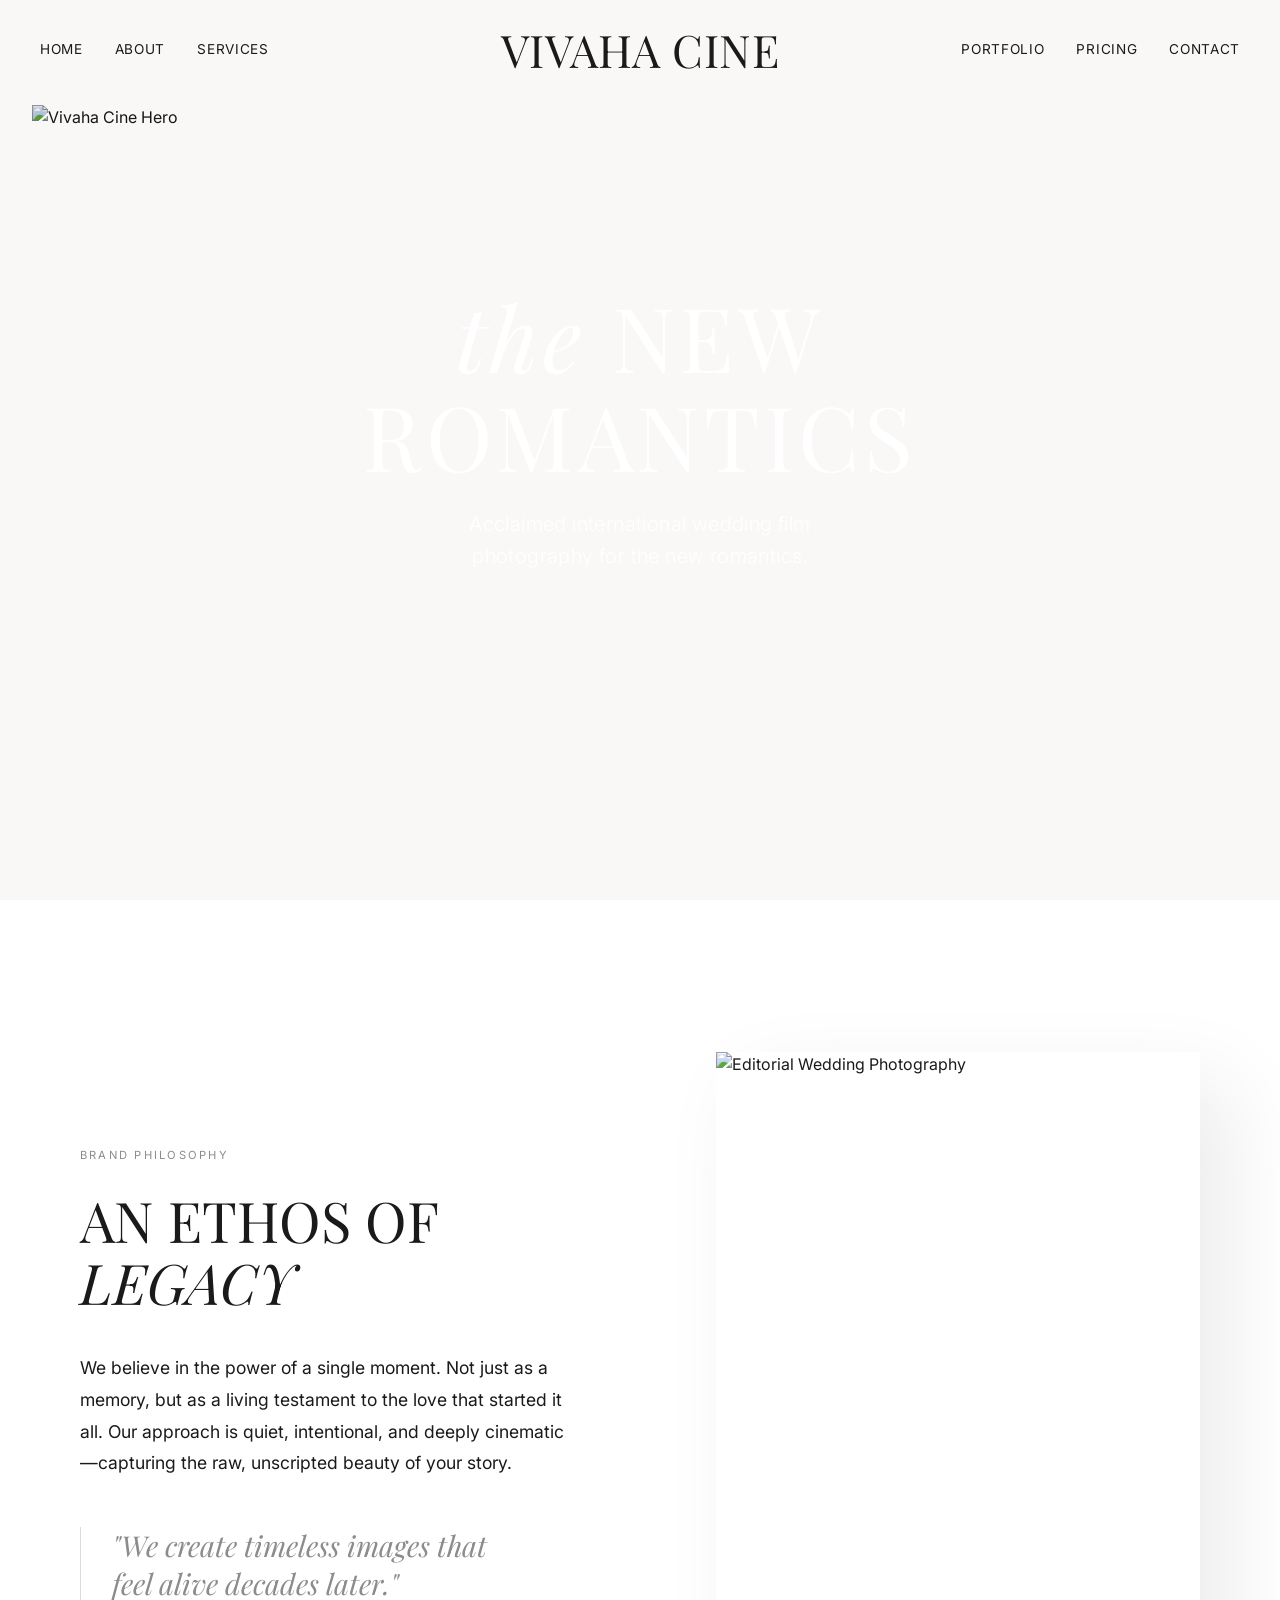
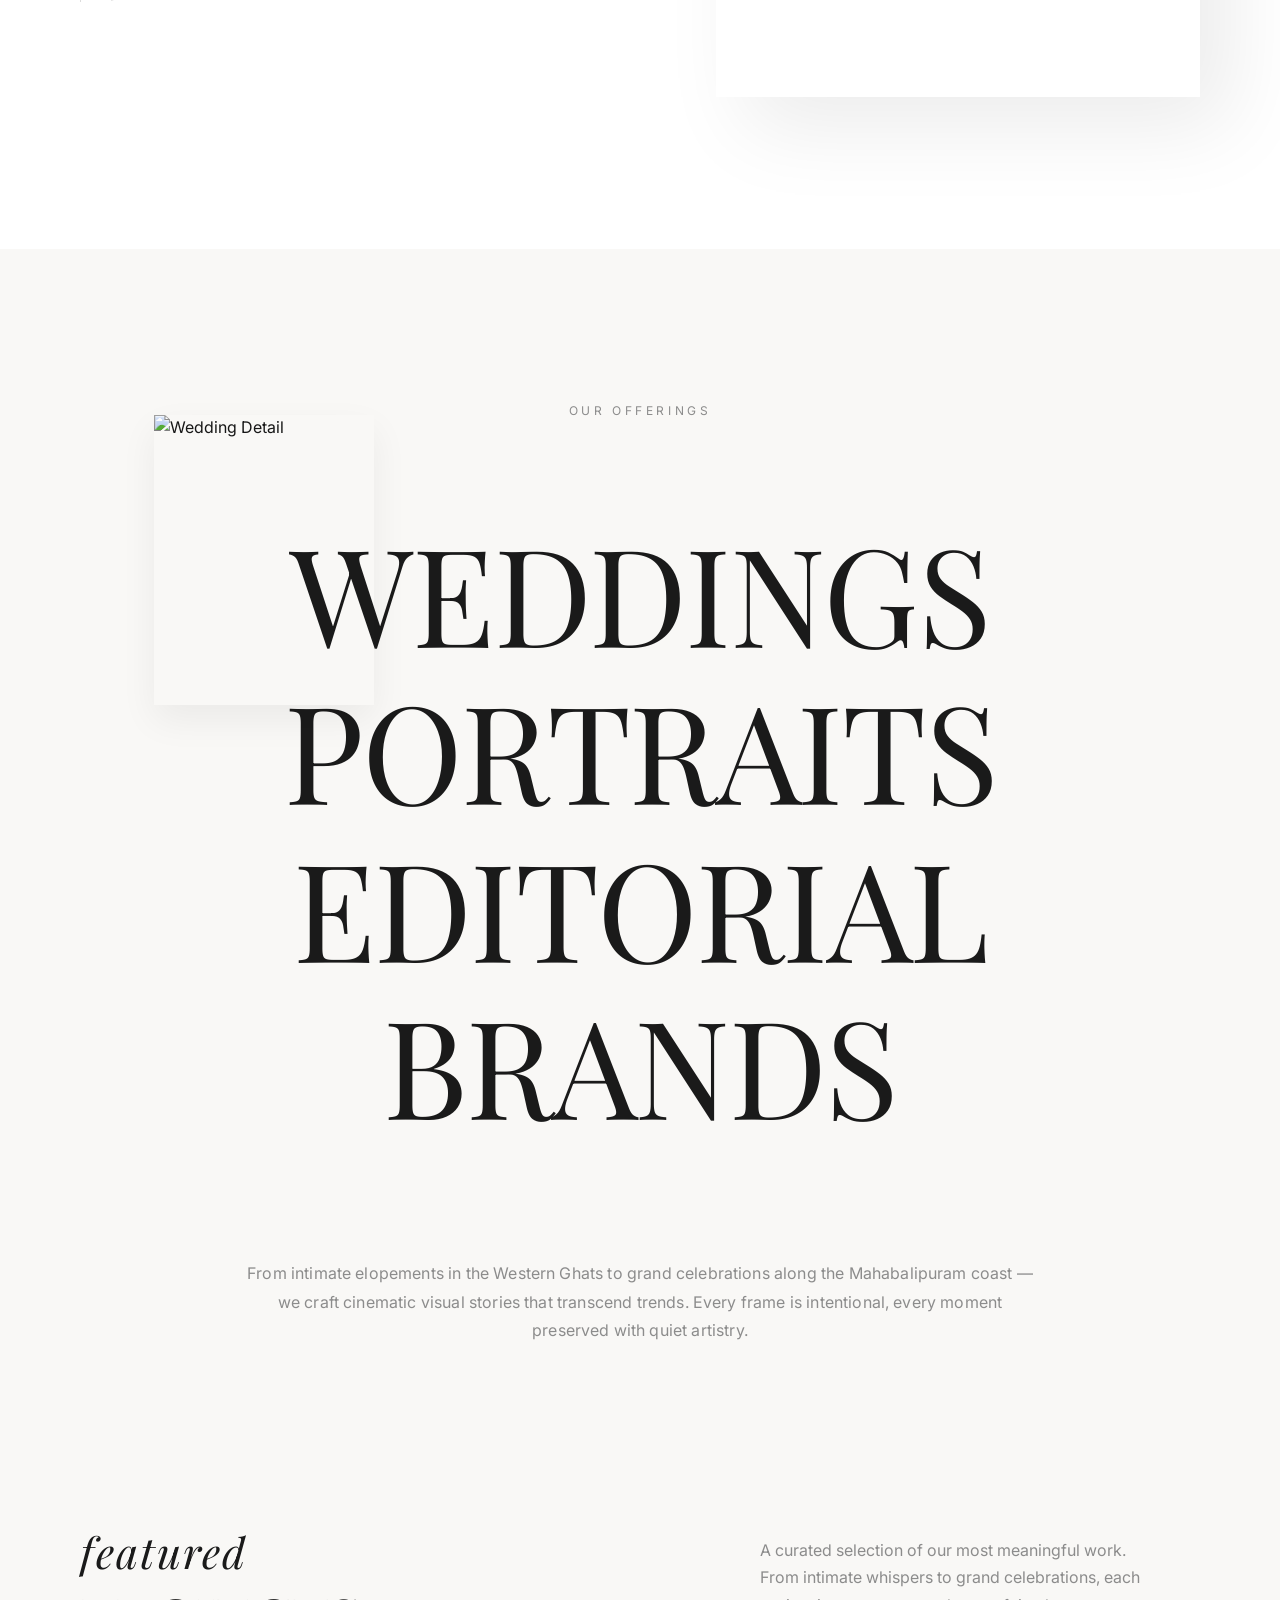
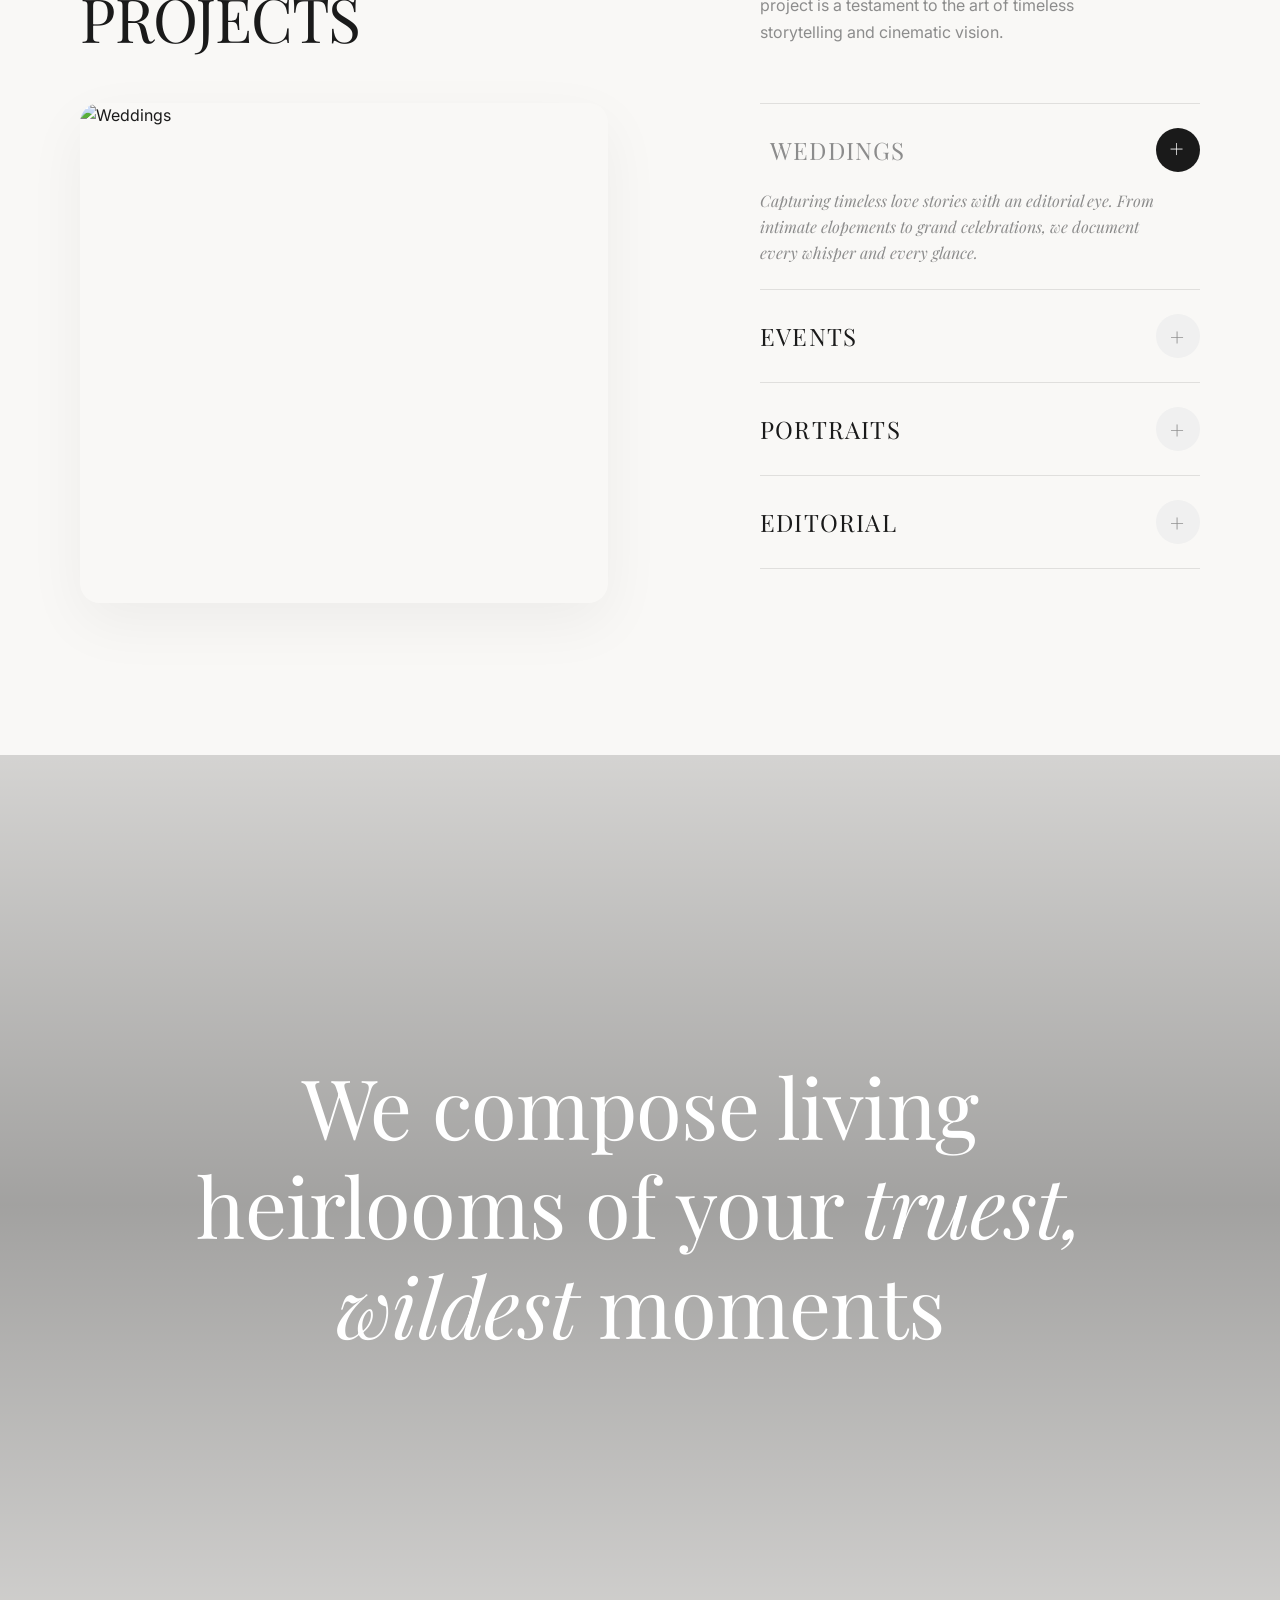
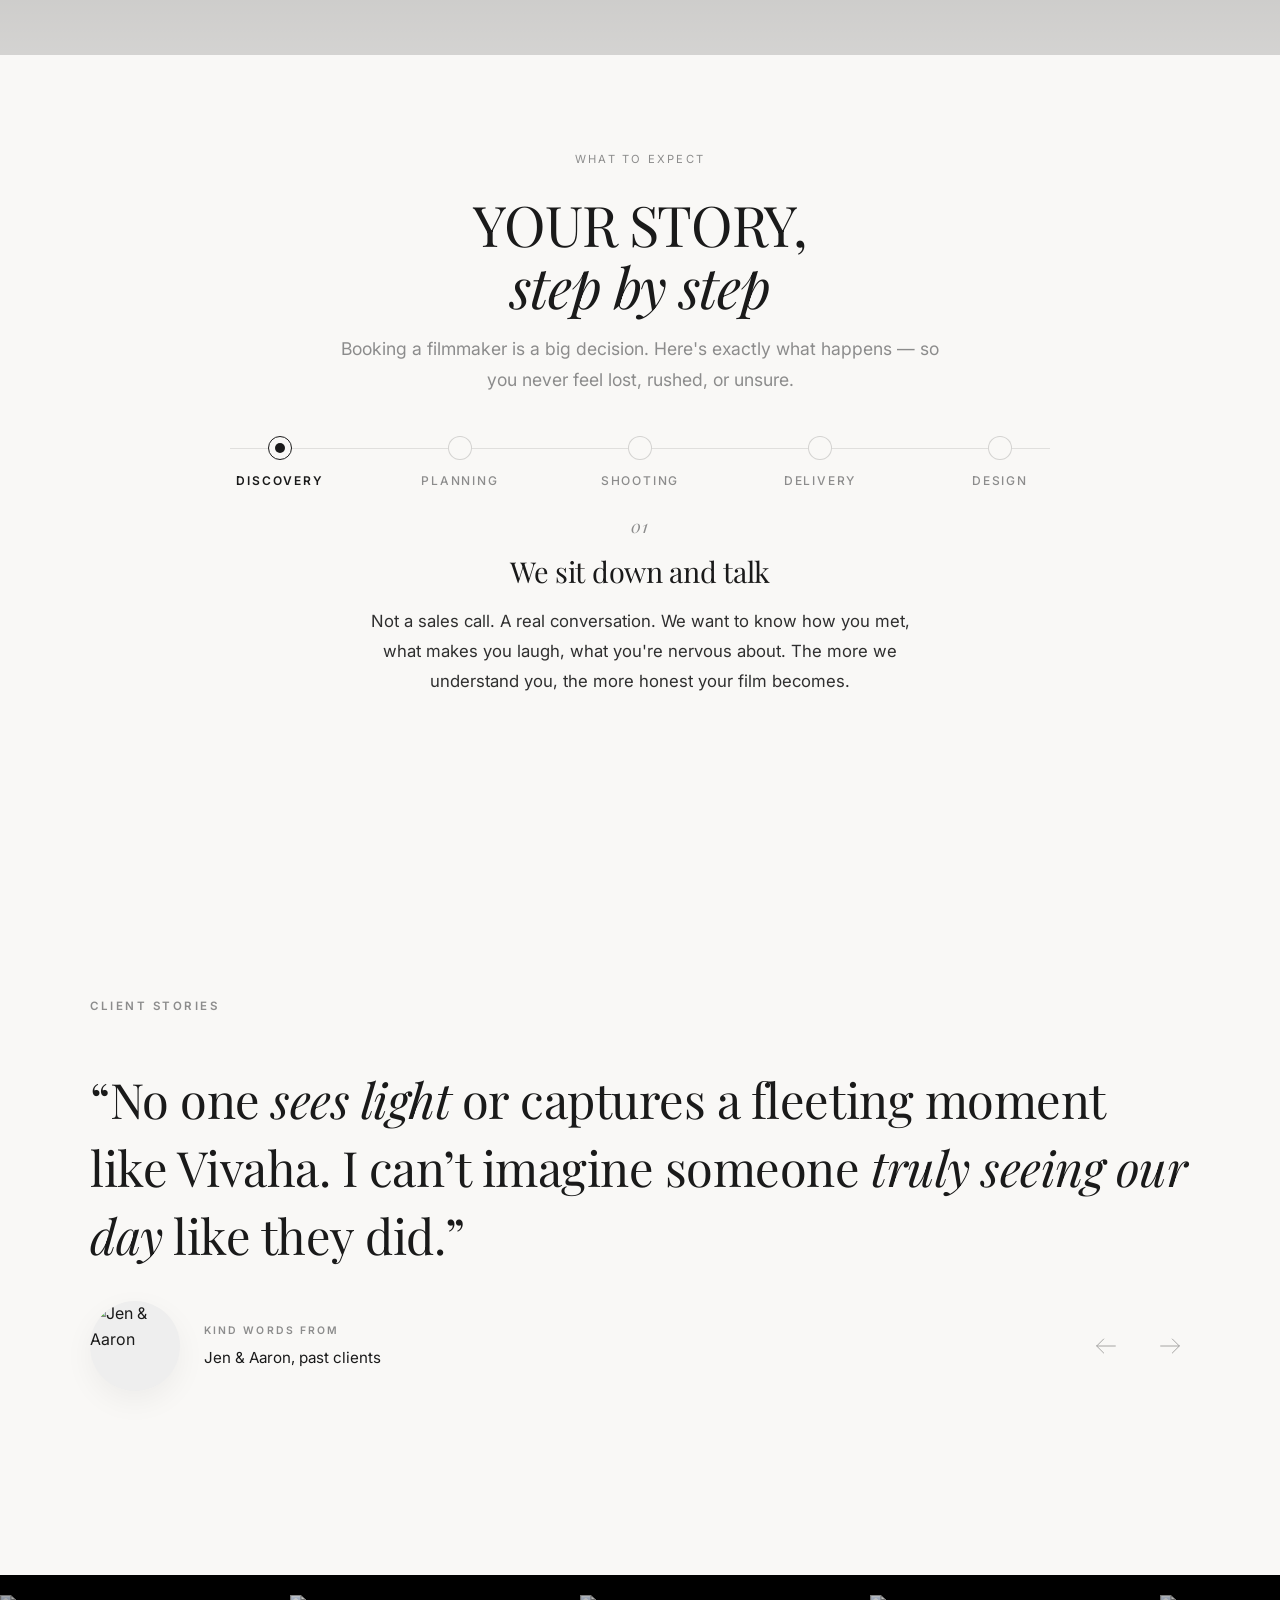
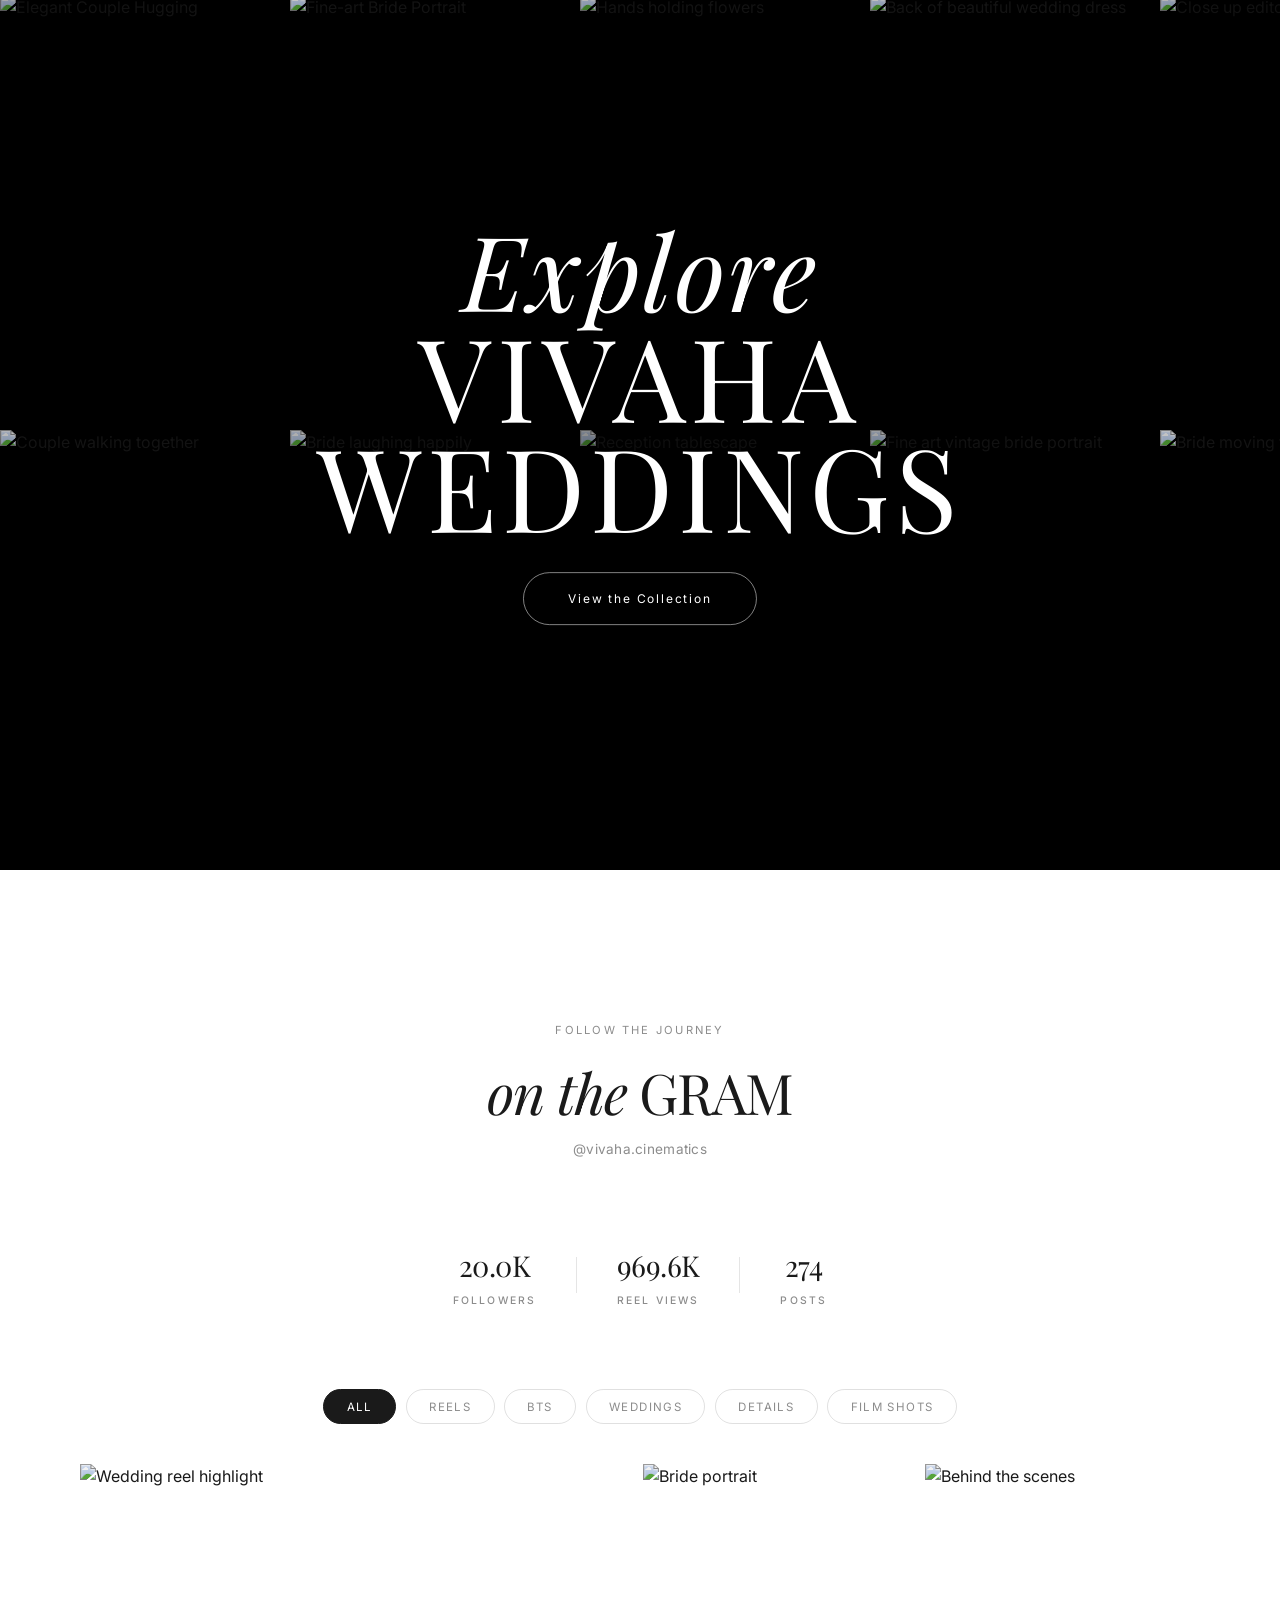
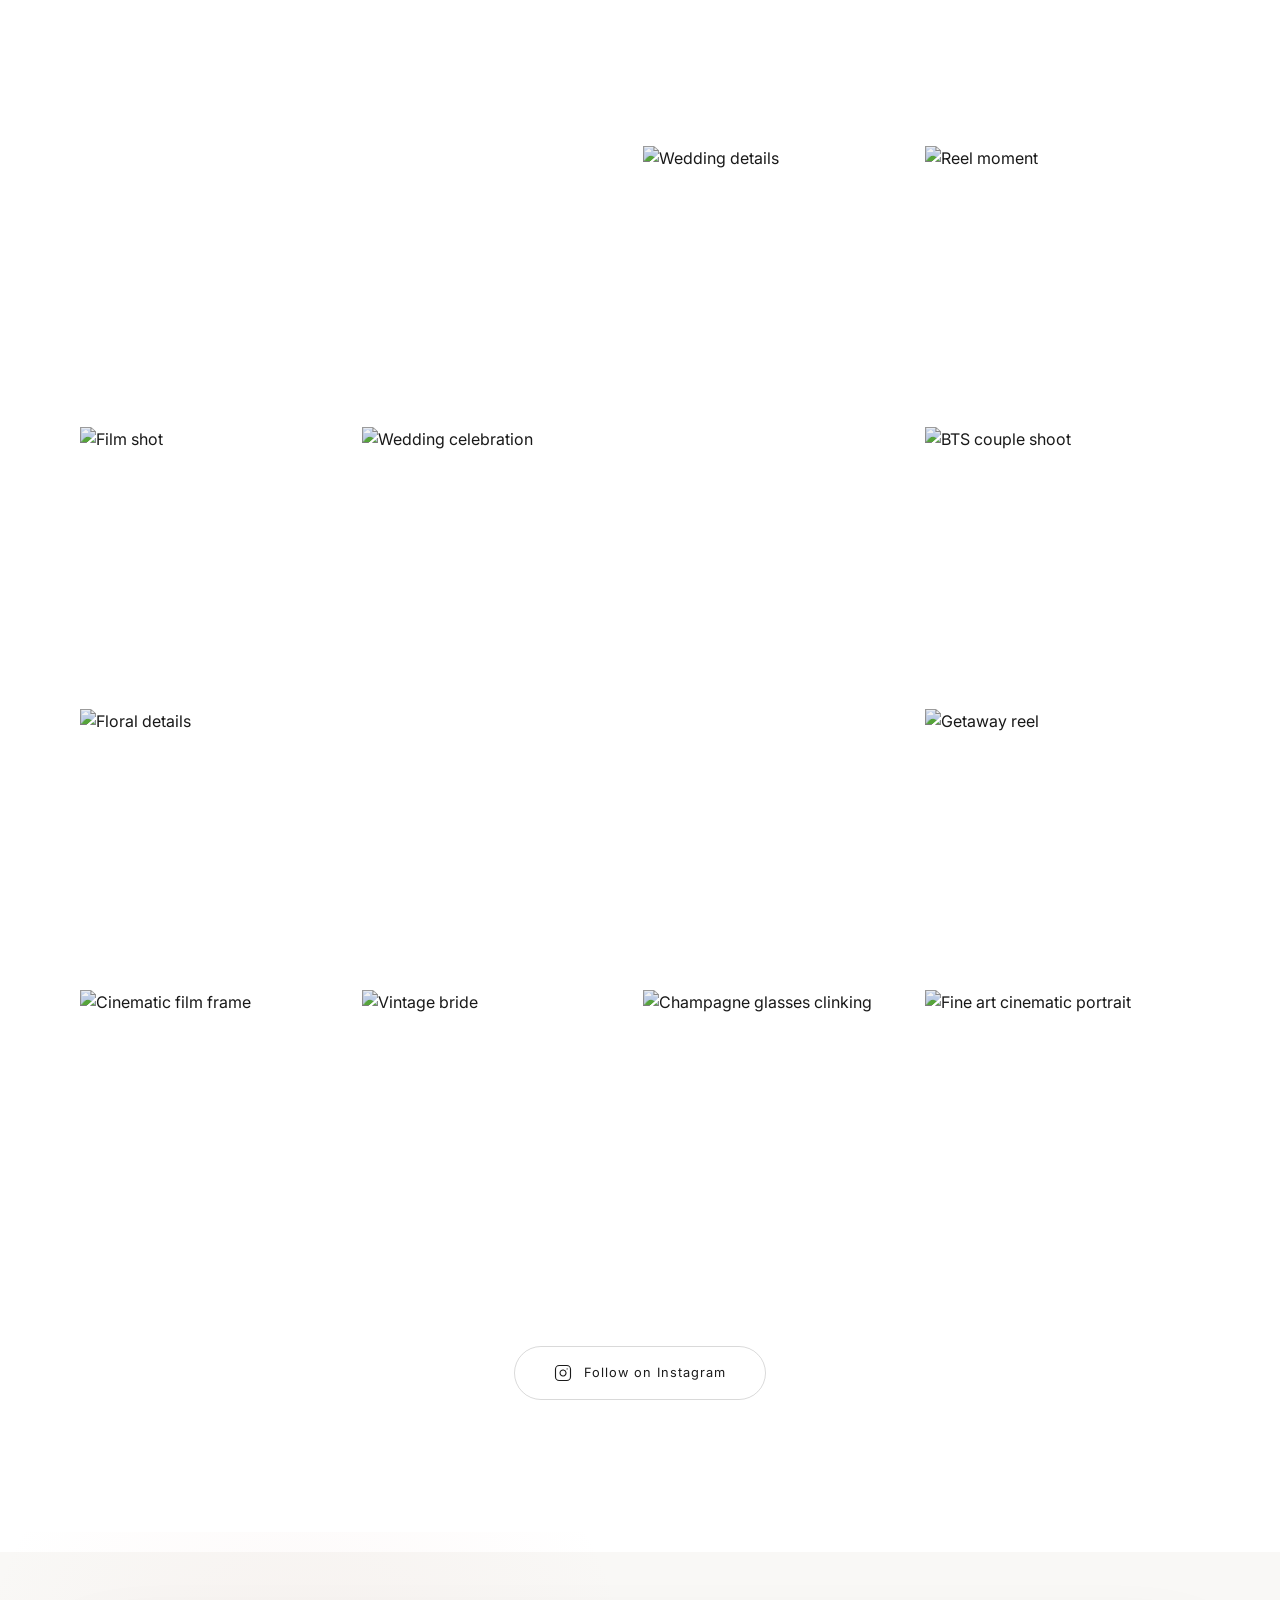
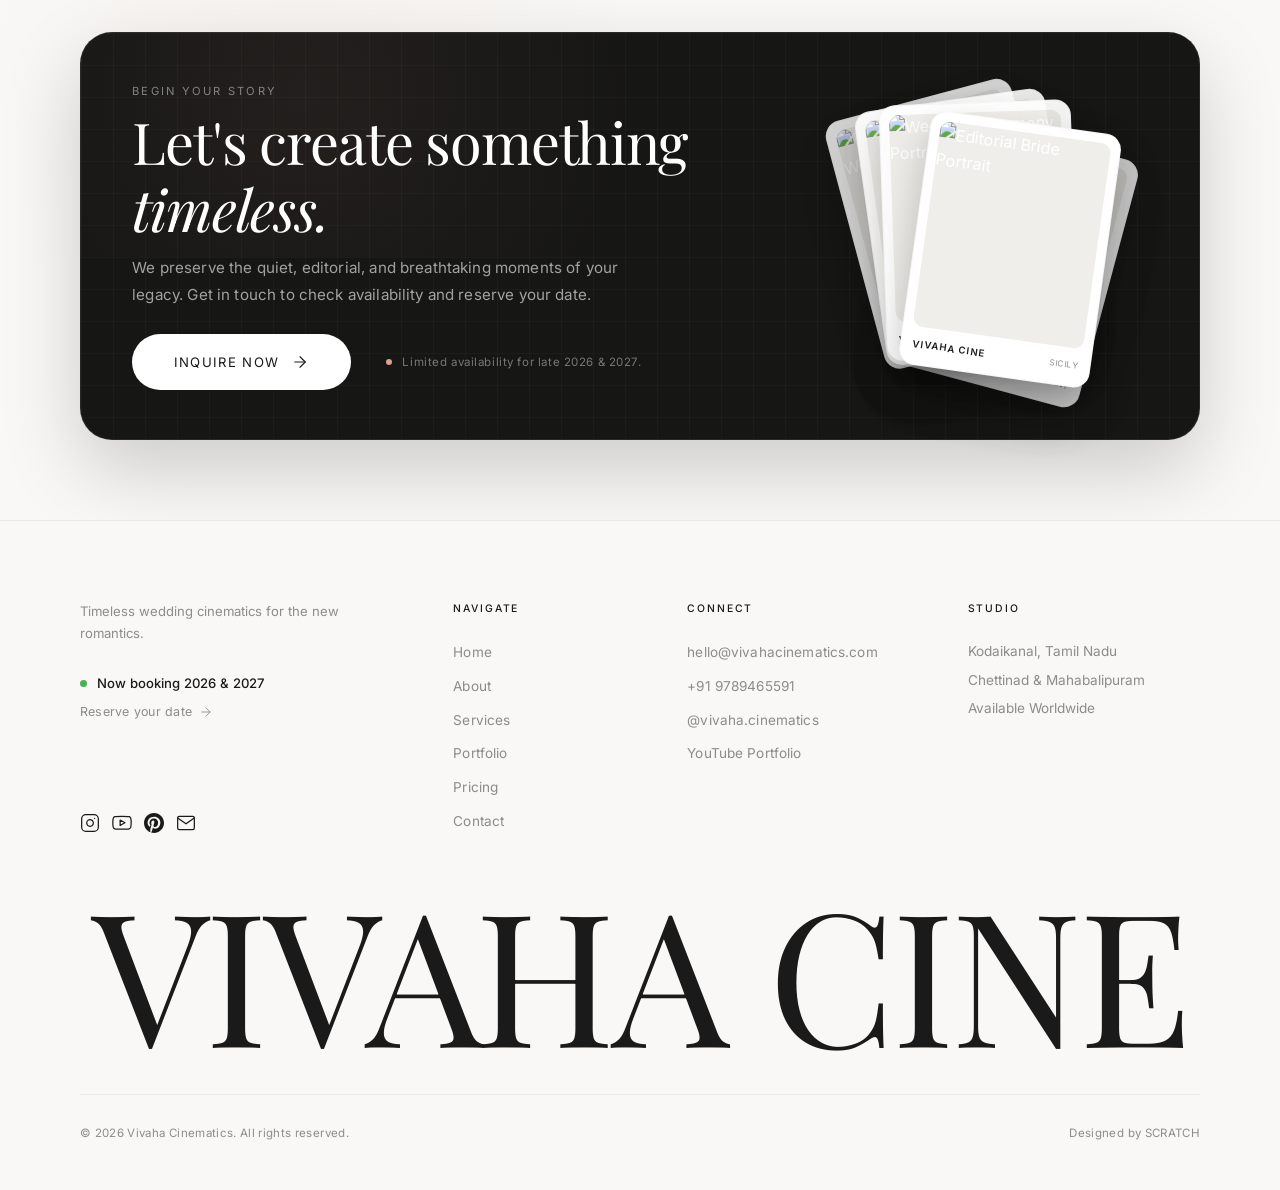
==== index.html @ 17033b68 "Add files via upload" ====
<!DOCTYPE html>
<html lang="en">
<head>
    <meta charset="UTF-8">
    <meta name="viewport" content="width=device-width, initial-scale=1.0">
    <title>Vivaha Cine | Timeless Wedding Cinematics</title>
    <meta name="description" content="Acclaimed international wedding film photography for the new romantics. Capturing timeless images with classic style.">
    <link rel="preconnect" href="https://fonts.googleapis.com">
    <link rel="preconnect" href="https://fonts.gstatic.com" crossorigin>
    <link href="https://fonts.googleapis.com/css2?family=Inter:wght@300;400;500&family=Playfair+Display:ital,wght@0,400;0,700;1,400&display=swap" rel="stylesheet">
    <link rel="stylesheet" href="styles.css">
</head>
<body>
    <a href="#main-content" class="skip-link">Skip to main content</a>

    <header class="site-header">
        <div class="header-container">
            <nav class="nav-left">
                <a href="index.html">Home</a>
                <a href="about.html">About</a>
                <a href="services.html">Services</a>
            </nav>
            
            <div class="logo">
                <a href="index.html">VIVAHA CINE</a>
            </div>
            
            <nav class="nav-right">
                <a href="portfolio.html">Portfolio</a>
                <a href="pricing.html">Pricing</a>
                <a href="contact.html">Contact</a>
            </nav>

            <button class="menu-toggle" aria-label="Toggle Menu">
                <span class="hamburger"></span>
            </button>
        </div>
        
            <div class="mobile-menu">
                <nav class="mobile-nav">
                    <a href="index.html">Home</a>
                    <a href="about.html">About</a>
                    <a href="services.html">Services</a>
                    <a href="portfolio.html">Portfolio</a>
                    <a href="pricing.html">Pricing</a>
                    <a href="contact.html">Contact</a>
                </nav>
            </div>
    </header>

    <main id="main-content">
        <section class="hero" id="home">
            <div class="hero-inner">
                <div class="hero-image-container">
                    <img src="https://static.showit.co/2400/RRr87m7tT3qx49LSSfitsg/51489/lecollectif-34_cropped.jpg" alt="Vivaha Cine Hero" class="hero-img">
                    <div class="hero-overlay">
                        <h1 class="hero-title">
                            <span class="italic">the</span> NEW <br>
                            ROMANTICS
                        </h1>
                        <p class="hero-subtitle">Acclaimed international wedding film photography for the new romantics.</p>
                    </div>
                </div>
            </div>
        </section>

        <section class="philosophy" id="about">
            <div class="container">
                <div class="philosophy-grid">
                    <div class="philosophy-text">
                        <span class="eyebrow-small">BRAND PHILOSOPHY</span>
                        <h2 class="philosophy-headline">
                            AN ETHOS OF <br>
                            <span class="italic">LEGACY</span>
                        </h2>
                        <p class="philosophy-paragraph">
                            We believe in the power of a single moment. Not just as a memory, but as a living testament to the love that started it all. Our approach is quiet, intentional, and deeply cinematic—capturing the raw, unscripted beauty of your story.
                        </p>
                        <div class="philosophy-quote">
                            "We create timeless images that <br>
                            feel alive decades later."
                        </div>
                    </div>
                    <div class="philosophy-image">
                        <img src="https://images.unsplash.com/photo-1520854221256-17451cc331bf?auto=format&fit=crop&q=80&w=800" alt="Editorial Wedding Photography" class="reveal-img">
                    </div>
                </div>
            </div>
        </section>

        <section class="offerings" id="services">
            <div class="container">
                <span class="eyebrow">OUR OFFERINGS</span>
                <div class="offerings-content">
                    <div class="offerings-labels">
                        <h2 class="offering-item">WEDDINGS</h2>
                        <h2 class="offering-item">PORTRAITS</h2>
                        <h2 class="offering-item">EDITORIAL</h2>
                        <h2 class="offering-item">BRANDS</h2>
                    </div>

                    <!-- Expert Minimalist Photo Distribution -->
                    <div class="floating-image img-minimal-1">
                        <img src="https://images.unsplash.com/photo-1519741497674-611481863552?auto=format&fit=crop&q=80&w=600" alt="Wedding Detail">
                    </div>
                    <div class="floating-image img-minimal-2">
                        <img src="https://images.unsplash.com/photo-1520854221256-17451cc331bf?auto=format&fit=crop&q=80&w=600" alt="Floral Art">
                    </div>
                    <div class="floating-image img-minimal-3">
                        <img src="https://images.unsplash.com/photo-1511285560929-80b456fea0bc?auto=format&fit=crop&q=80&w=600" alt="Editorial Brand">
                    </div>
                    <div class="floating-image img-minimal-4">
                        <img src="https://images.unsplash.com/photo-1523438885200-e635ba2c371e?auto=format&fit=crop&q=80&w=600" alt="Cinematic Moment">
                    </div>
                </div>
                
                <p class="offerings-description">
                    From intimate elopements in the Western Ghats to grand celebrations along the Mahabalipuram coast — we craft cinematic visual stories that transcend trends. Every frame is intentional, every moment preserved with quiet artistry.
                </p>
            </div>
        </section>

        <section class="villa-experience" id="portfolio">
            <div class="container">
                <div class="villa-grid">
                    <div class="portfolio-header-left">
                        <h2 class="villa-title"><span class="italic lowercase">featured</span> <br> PROJECTS</h2>
                    </div>
                    <p class="villa-desc">A curated selection of our most meaningful work. From intimate whispers to grand celebrations, each project is a testament to the art of timeless storytelling and cinematic vision.</p>

                    <div class="villa-image-large portfolio-image-viewer">
                        <img src="https://images.unsplash.com/photo-1519741497674-611481863552?auto=format&fit=crop&q=80&w=1200" alt="Weddings" class="portfolio-img active" data-project="weddings">
                        <img src="https://images.unsplash.com/photo-1511285560929-80b456fea0bc?auto=format&fit=crop&q=80&w=1200" alt="Events" class="portfolio-img" data-project="events">
                        <img src="https://images.unsplash.com/photo-1520854221256-17451cc331bf?auto=format&fit=crop&q=80&w=1200" alt="Portraits" class="portfolio-img" data-project="portraits">
                        <img src="https://images.unsplash.com/photo-1523438885200-e635ba2c371e?auto=format&fit=crop&q=80&w=1200" alt="Editorial" class="portfolio-img" data-project="editorial">
                    </div>
                    
                    <div class="villa-details">
                        <div class="project-list">
                            <div class="project-item active" data-project="weddings">
                                <div class="project-header">
                                    <span>WEDDINGS</span>
                                    <span class="plus">+</span>
                                </div>
                                <div class="project-details">
                                    <p>Capturing timeless love stories with an editorial eye. From intimate elopements to grand celebrations, we document every whisper and every glance.</p>
                                </div>
                            </div>
                            <div class="project-item" data-project="events">
                                <div class="project-header">
                                    <span>EVENTS</span>
                                    <span class="plus">+</span>
                                </div>
                                <div class="project-details">
                                    <p>Dynamic coverage for high-end corporate events, fashion shows, and private galas. We bring a cinematic perspective to every gathering.</p>
                                </div>
                            </div>
                            <div class="project-item" data-project="portraits">
                                <div class="project-header">
                                    <span>PORTRAITS</span>
                                    <span class="plus">+</span>
                                </div>
                                <div class="project-details">
                                    <p>Beyond a simple photograph. Our portrait sessions are designed to capture the essence of the individual in a sophisticated, timeless manner.</p>
                                </div>
                            </div>
                            <div class="project-item" data-project="editorial">
                                <div class="project-header">
                                    <span>EDITORIAL</span>
                                    <span class="plus">+</span>
                                </div>
                                <div class="project-details">
                                    <p>Conceptual storytelling for brands and publications. We create visual narratives that elevate identity and inspire audiences.</p>
                                </div>
                            </div>
                        </div>
                    </div>
                </div>
            </div>
        </section>

        <!-- Cinematic Break — Emotional Pacing -->
        <section class="cinematic-break">
            <div class="cinematic-break-media">
                <video class="cinematic-break-video" autoplay muted loop playsinline
                    poster="https://images.unsplash.com/photo-1519741497674-611481863552?auto=format&fit=crop&q=80&w=2000">
                    <source src="videos/cinematic-break.mp4" type="video/mp4">
                </video>
                <div class="cinematic-break-overlay"></div>
            </div>
            <div class="cinematic-break-content">
                <p class="cinematic-break-text">
                    We compose living heirlooms of your <span class="italic lowercase">truest, wildest</span> moments
                </p>
            </div>
        </section>

        <!-- 5-Step Journey / Process Preview -->
        <section class="journey-preview" id="journey">
            <div class="container">
                <div class="journey-header">
                    <span class="eyebrow-small">WHAT TO EXPECT</span>
                    <h2 class="journey-title">
                        YOUR STORY, <br>
                        <span class="italic lowercase">step by step</span>
                    </h2>
                    <p class="journey-subtitle">
                        Booking a filmmaker is a big decision. Here's exactly what happens — so you never feel lost, rushed, or unsure.
                    </p>
                </div>

                <div class="journey-timeline-container">
                    <div class="journey-timeline-track">
                        <div class="journey-timeline-line">
                            <div class="journey-timeline-fill"></div>
                        </div>
                        <div class="journey-nodes">
                            <button class="journey-node active" data-step="1">
                                <span class="journey-node-dot"></span>
                                <span class="journey-node-label">Discovery</span>
                            </button>
                            <button class="journey-node" data-step="2">
                                <span class="journey-node-dot"></span>
                                <span class="journey-node-label">Planning</span>
                            </button>
                            <button class="journey-node" data-step="3">
                                <span class="journey-node-dot"></span>
                                <span class="journey-node-label">Shooting</span>
                            </button>
                            <button class="journey-node" data-step="4">
                                <span class="journey-node-dot"></span>
                                <span class="journey-node-label">Delivery</span>
                            </button>
                            <button class="journey-node" data-step="5">
                                <span class="journey-node-dot"></span>
                                <span class="journey-node-label">Design</span>
                            </button>
                        </div>
                    </div>

                    <div class="journey-content-area">
                        <div class="journey-step active" data-step="1">
                            <span class="journey-step-number">01</span>
                            <h3 class="journey-step-title">We sit down and talk</h3>
                            <p class="journey-step-body">
                                Not a sales call. A real conversation. We want to know how you met, what makes you laugh, what you're nervous about. The more we understand you, the more honest your film becomes.
                            </p>
                        </div>

                        <div class="journey-step" data-step="2">
                            <span class="journey-step-number">02</span>
                            <h3 class="journey-step-title">We build the day around you</h3>
                            <p class="journey-step-body">
                                We figure out the light, the locations, the quiet moments worth protecting. We talk to your planner, scout the venue, and build a loose rhythm — so the day feels effortless, not orchestrated.
                            </p>
                        </div>

                        <div class="journey-step" data-step="3">
                            <span class="journey-step-number">03</span>
                            <h3 class="journey-step-title">We disappear into the day</h3>
                            <p class="journey-step-body">
                                You won't hear "look here" or "do that again." We move quietly, reading the room, chasing the light and the laughter. The best moments are the ones nobody planned.
                            </p>
                        </div>

                        <div class="journey-step" data-step="4">
                            <span class="journey-step-number">04</span>
                            <h3 class="journey-step-title">We craft something that lasts</h3>
                            <p class="journey-step-body">
                                Every frame is hand-edited, color-graded with intention, and woven into a story that feels like you. No templates. No batch processing. Just your film, treated like it matters — because it does.
                            </p>
                        </div>

                        <div class="journey-step" data-step="5">
                            <span class="journey-step-number">05</span>
                            <h3 class="journey-step-title">We present it with care</h3>
                            <p class="journey-step-body">
                                Your film lives in a private, beautifully designed gallery — easy to share, impossible to forget. We also design custom albums and prints if you want something you can hold.
                            </p>
                        </div>
                    </div>
                </div>
            </div>
        </section>

        <!-- Social Proof (Trust Section) -->
        <section class="social-proof" id="testimonials">
            <div class="container">
                <!-- Section Title -->
                <div class="social-proof-header">
                    <span class="social-proof-title">CLIENT STORIES</span>
                </div>

                <!-- Testimonial Large Quote Slider -->
                <div class="testimonial-slider-container">
                    <div class="slider-viewport">
                        <!-- Slide 1 -->
                        <div class="testimonial-slide active" data-slide="1">
                            <blockquote class="testimonial-quote-huge">
                                “No one <span class="italic">sees light</span> or captures a fleeting moment like Vivaha. I can’t imagine someone <span class="italic">truly seeing our day</span> like they did.”
                            </blockquote>
                        </div>

                        <!-- Slide 2 -->
                        <div class="testimonial-slide" data-slide="2">
                            <blockquote class="testimonial-quote-huge">
                                “They made us <span class="italic">forget the camera existed</span>. In the noise, they found the silence—capturing the quiet promises we <span class="italic">only whispered</span> to each other.”
                            </blockquote>
                        </div>

                        <!-- Slide 3 -->
                        <div class="testimonial-slide" data-slide="3">
                            <blockquote class="testimonial-quote-huge">
                                “It felt like wandering through a quiet villa with <span class="italic">old friends</span>. No staging, no artificial lights—just us, in our <span class="italic">truest, wildest form</span>.”
                            </blockquote>
                        </div>
                    </div>

                    <!-- Testimonial Footer (Stays perfectly fixed; never moves vertical px) -->
                    <div class="testimonial-footer-row">
                        <div class="author-profiles-viewport">
                            <!-- Profile 1 -->
                            <div class="author-profile active" data-slide="1">
                                <div class="avatar-wrapper">
                                    <img src="https://images.unsplash.com/photo-1519741497674-611481863552?auto=format&fit=crop&q=80&w=150" alt="Jen & Aaron" class="author-avatar">
                                </div>
                                <div class="author-info">
                                    <span class="author-label">KIND WORDS FROM</span>
                                    <span class="author-name">Jen & Aaron, past clients</span>
                                </div>
                            </div>

                            <!-- Profile 2 -->
                            <div class="author-profile" data-slide="2">
                                <div class="avatar-wrapper">
                                    <img src="https://images.unsplash.com/photo-1465495976277-4387d4b0b4c6?auto=format&fit=crop&q=80&w=150" alt="Elena & Marcus" class="author-avatar">
                                </div>
                                <div class="author-info">
                                    <span class="author-label">KIND WORDS FROM</span>
                                    <span class="author-name">Elena & Marcus, past clients</span>
                                </div>
                            </div>

                            <!-- Profile 3 -->
                            <div class="author-profile" data-slide="3">
                                <div class="avatar-wrapper">
                                    <img src="https://images.unsplash.com/photo-1507504038482-7621c37b654d?auto=format&fit=crop&q=80&w=150" alt="Clara & Oliver" class="author-avatar">
                                </div>
                                <div class="author-info">
                                    <span class="author-label">KIND WORDS FROM</span>
                                    <span class="author-name">Clara & Oliver, past clients</span>
                                </div>
                            </div>
                        </div>

                        <!-- Slider Navigation (Sits inside the exact same flex row, perfectly centered!) -->
                        <div class="slider-controls-row">
                            <button class="slider-nav-btn prev-btn" aria-label="Previous Slide">
                                <svg viewBox="0 0 24 24" width="28" height="28" stroke="currentColor" stroke-width="0.8" fill="none" stroke-linecap="round" stroke-linejoin="round">
                                    <line x1="20" y1="12" x2="4" y2="12"></line>
                                    <polyline points="10 18 4 12 10 6"></polyline>
                                </svg>
                            </button>
                            <button class="slider-nav-btn next-btn" aria-label="Next Slide">
                                <svg viewBox="0 0 24 24" width="28" height="28" stroke="currentColor" stroke-width="0.8" fill="none" stroke-linecap="round" stroke-linejoin="round">
                                    <line x1="4" y1="12" x2="20" y2="12"></line>
                                    <polyline points="14 6 20 12 14 18"></polyline>
                                </svg>
                            </button>
                        </div>
                    </div>
                </div>


            </div>
        </section>

        <!-- Explore Weddings Showcase Section -->
        <section class="explore-weddings" id="explore">
            <div class="explore-overlay-bg"></div>
            
            <div class="marquee-wrapper">
                <!-- Row 1: Scrolls Left -->
                <div class="marquee-row marquee-row-left">
                    <div class="marquee-track">
                        <!-- Group A -->
                        <div class="marquee-group">
                            <div class="marquee-item">
                                <img src="https://images.unsplash.com/photo-1519741497674-611481863552?auto=format&fit=crop&q=80&w=600" alt="Elegant Couple Hugging">
                            </div>
                            <div class="marquee-item">
                                <img src="https://images.unsplash.com/photo-1520854221256-17451cc331bf?auto=format&fit=crop&q=80&w=600" alt="Fine-art Bride Portrait">
                            </div>
                            <div class="marquee-item">
                                <img src="https://images.unsplash.com/photo-1519225495810-7517c2965de7?auto=format&fit=crop&q=80&w=600" alt="Hands holding flowers">
                            </div>
                            <div class="marquee-item">
                                <img src="https://images.unsplash.com/photo-1583939003579-730e3918a45a?auto=format&fit=crop&q=80&w=600" alt="Back of beautiful wedding dress">
                            </div>
                            <div class="marquee-item">
                                <img src="https://images.unsplash.com/photo-1532712938310-34cb3982ef74?auto=format&fit=crop&q=80&w=600" alt="Close up editorial couple">
                            </div>
                            <div class="marquee-item">
                                <img src="https://images.unsplash.com/photo-1519671482749-fd09be7ccebf?auto=format&fit=crop&q=80&w=600" alt="Fine dining table setting">
                            </div>
                        </div>
                        <!-- Group B (Duplicate for seamless loop) -->
                        <div class="marquee-group">
                            <div class="marquee-item">
                                <img src="https://images.unsplash.com/photo-1519741497674-611481863552?auto=format&fit=crop&q=80&w=600" alt="Elegant Couple Hugging">
                            </div>
                            <div class="marquee-item">
                                <img src="https://images.unsplash.com/photo-1520854221256-17451cc331bf?auto=format&fit=crop&q=80&w=600" alt="Fine-art Bride Portrait">
                            </div>
                            <div class="marquee-item">
                                <img src="https://images.unsplash.com/photo-1519225495810-7517c2965de7?auto=format&fit=crop&q=80&w=600" alt="Hands holding flowers">
                            </div>
                            <div class="marquee-item">
                                <img src="https://images.unsplash.com/photo-1583939003579-730e3918a45a?auto=format&fit=crop&q=80&w=600" alt="Back of beautiful wedding dress">
                            </div>
                            <div class="marquee-item">
                                <img src="https://images.unsplash.com/photo-1532712938310-34cb3982ef74?auto=format&fit=crop&q=80&w=600" alt="Close up editorial couple">
                            </div>
                            <div class="marquee-item">
                                <img src="https://images.unsplash.com/photo-1519671482749-fd09be7ccebf?auto=format&fit=crop&q=80&w=600" alt="Fine dining table setting">
                            </div>
                        </div>
                    </div>
                </div>
                
                <!-- Row 2: Scrolls Right -->
                <div class="marquee-row marquee-row-right">
                    <div class="marquee-track">
                        <!-- Group A -->
                        <div class="marquee-group">
                            <div class="marquee-item">
                                <img src="https://images.unsplash.com/photo-1511285560929-80b456fea0bc?auto=format&fit=crop&q=80&w=600" alt="Couple walking together">
                            </div>
                            <div class="marquee-item">
                                <img src="https://images.unsplash.com/photo-1523438885200-e635ba2c371e?auto=format&fit=crop&q=80&w=600" alt="Bride laughing happily">
                            </div>
                            <div class="marquee-item">
                                <img src="https://images.unsplash.com/photo-1465495976277-4387d4b0b4c6?auto=format&fit=crop&q=80&w=600" alt="Reception tablescape">
                            </div>
                            <div class="marquee-item">
                                <img src="https://images.unsplash.com/photo-1591604466107-ec97de577aff?auto=format&fit=crop&q=80&w=600" alt="Fine art vintage bride portrait">
                            </div>
                            <div class="marquee-item">
                                <img src="https://images.unsplash.com/photo-1525253086316-d0c936c814f8?auto=format&fit=crop&q=80&w=600" alt="Bride moving freely">
                            </div>
                            <div class="marquee-item">
                                <img src="https://images.unsplash.com/photo-1515934751635-c81c6bc9a2d8?auto=format&fit=crop&q=80&w=600" alt="Vintage getaway car wedding">
                            </div>
                        </div>
                        <!-- Group B (Duplicate for seamless loop) -->
                        <div class="marquee-group">
                            <div class="marquee-item">
                                <img src="https://images.unsplash.com/photo-1511285560929-80b456fea0bc?auto=format&fit=crop&q=80&w=600" alt="Couple walking together">
                            </div>
                            <div class="marquee-item">
                                <img src="https://images.unsplash.com/photo-1523438885200-e635ba2c371e?auto=format&fit=crop&q=80&w=600" alt="Bride laughing happily">
                            </div>
                            <div class="marquee-item">
                                <img src="https://images.unsplash.com/photo-1465495976277-4387d4b0b4c6?auto=format&fit=crop&q=80&w=600" alt="Reception tablescape">
                            </div>
                            <div class="marquee-item">
                                <img src="https://images.unsplash.com/photo-1591604466107-ec97de577aff?auto=format&fit=crop&q=80&w=600" alt="Fine art vintage bride portrait">
                            </div>
                            <div class="marquee-item">
                                <img src="https://images.unsplash.com/photo-1525253086316-d0c936c814f8?auto=format&fit=crop&q=80&w=600" alt="Bride moving freely">
                            </div>
                            <div class="marquee-item">
                                <img src="https://images.unsplash.com/photo-1515934751635-c81c6bc9a2d8?auto=format&fit=crop&q=80&w=600" alt="Vintage getaway car wedding">
                            </div>
                        </div>
                    </div>
                </div>
            </div>
            
            <!-- Centered content overlay -->
            <div class="explore-content">
                <h2 class="explore-title">
                    <span class="italic">Explore</span>
                    VIVAHA<br>
                    WEDDINGS
                </h2>
                <a href="#portfolio" class="explore-btn">View the Collection</a>
            </div>
        </section>
        <!-- Instagram / Social Feed — Modern Validation -->
        <section class="instagram-feed" id="instagram">
            <div class="container">
                <!-- Section Header -->
                <div class="instagram-header">
                    <span class="eyebrow-small">FOLLOW THE JOURNEY</span>
                    <h2 class="instagram-title">
                        <span class="italic lowercase">on the</span> GRAM
                    </h2>
                    <a href="https://www.instagram.com/vivaha.cinematics/" target="_blank" rel="noopener" class="instagram-handle">@vivaha.cinematics</a>
                </div>

                <!-- Stats Bar -->
                <div class="instagram-stats">
                    <div class="stat-item">
                        <span class="stat-number" data-count="24800">0</span>
                        <span class="stat-label">Followers</span>
                    </div>
                    <div class="stat-divider"></div>
                    <div class="stat-item">
                        <span class="stat-number" data-count="1200000">0</span>
                        <span class="stat-label">Reel Views</span>
                    </div>
                    <div class="stat-divider"></div>
                    <div class="stat-item">
                        <span class="stat-number" data-count="340">0</span>
                        <span class="stat-label">Posts</span>
                    </div>
                </div>

                <!-- Category Filter Pills -->
                <div class="instagram-filters" role="radiogroup" aria-label="Filter by category">
                    <button class="filter-pill active" data-filter="all" role="radio" aria-checked="true">All</button>
                    <button class="filter-pill" data-filter="reels" role="radio" aria-checked="false">Reels</button>
                    <button class="filter-pill" data-filter="bts" role="radio" aria-checked="false">BTS</button>
                    <button class="filter-pill" data-filter="weddings" role="radio" aria-checked="false">Weddings</button>
                    <button class="filter-pill" data-filter="details" role="radio" aria-checked="false">Details</button>
                    <button class="filter-pill" data-filter="film" role="radio" aria-checked="false">Film Shots</button>
                </div>

                <!-- Editorial Grid -->
                <div class="instagram-grid">
                    <!-- Reel — Large Feature -->
                    <div class="ig-card ig-card--lg" data-category="reels">
                        <div class="ig-card-media">
                            <img src="https://images.unsplash.com/photo-1519741497674-611481863552?auto=format&fit=crop&q=80&w=800" alt="Wedding reel highlight" loading="lazy">
                            <div class="ig-card-overlay">
                                <span class="ig-card-tag">Reel</span>
                                <div class="ig-card-stats">
                                    <span class="ig-reel-icon">
                                        <svg viewBox="0 0 24 24" width="14" height="14" fill="currentColor"><polygon points="5 3 19 12 5 21 5 3"></polygon></svg>
                                    </span>
                                    <span>48.2K</span>
                                </div>
                            </div>
                        </div>
                    </div>

                    <!-- Wedding -->
                    <div class="ig-card" data-category="weddings">
                        <div class="ig-card-media">
                            <img src="https://images.unsplash.com/photo-1520854221256-17451cc331bf?auto=format&fit=crop&q=80&w=600" alt="Bride portrait" loading="lazy">
                            <div class="ig-card-overlay">
                                <span class="ig-card-tag">Wedding</span>
                            </div>
                        </div>
                    </div>

                    <!-- BTS -->
                    <div class="ig-card" data-category="bts">
                        <div class="ig-card-media">
                            <img src="https://images.unsplash.com/photo-1519225495810-7517c2965de7?auto=format&fit=crop&q=80&w=600" alt="Behind the scenes" loading="lazy">
                            <div class="ig-card-overlay">
                                <span class="ig-card-tag">BTS</span>
                            </div>
                        </div>
                    </div>

                    <!-- Details -->
                    <div class="ig-card" data-category="details">
                        <div class="ig-card-media">
                            <img src="https://images.unsplash.com/photo-1519671482749-fd09be7ccebf?auto=format&fit=crop&q=80&w=600" alt="Wedding details" loading="lazy">
                            <div class="ig-card-overlay">
                                <span class="ig-card-tag">Details</span>
                            </div>
                        </div>
                    </div>

                    <!-- Reel -->
                    <div class="ig-card" data-category="reels">
                        <div class="ig-card-media">
                            <img src="https://images.unsplash.com/photo-1583939003579-730e3918a45a?auto=format&fit=crop&q=80&w=600" alt="Reel moment" loading="lazy">
                            <div class="ig-card-overlay">
                                <span class="ig-card-tag">Reel</span>
                                <div class="ig-card-stats">
                                    <span class="ig-reel-icon">
                                        <svg viewBox="0 0 24 24" width="14" height="14" fill="currentColor"><polygon points="5 3 19 12 5 21 5 3"></polygon></svg>
                                    </span>
                                    <span>31.7K</span>
                                </div>
                            </div>
                        </div>
                    </div>

                    <!-- Film Shot -->
                    <div class="ig-card" data-category="film">
                        <div class="ig-card-media">
                            <img src="https://images.unsplash.com/photo-1511285560929-80b456fea0bc?auto=format&fit=crop&q=80&w=600" alt="Film shot" loading="lazy">
                            <div class="ig-card-overlay">
                                <span class="ig-card-tag">Film Shot</span>
                            </div>
                        </div>
                    </div>

                    <!-- Wedding — Large Feature -->
                    <div class="ig-card ig-card--lg" data-category="weddings">
                        <div class="ig-card-media">
                            <img src="https://images.unsplash.com/photo-1465495976277-4387d4b0b4c6?auto=format&fit=crop&q=80&w=800" alt="Wedding celebration" loading="lazy">
                            <div class="ig-card-overlay">
                                <span class="ig-card-tag">Wedding</span>
                            </div>
                        </div>
                    </div>

                    <!-- BTS -->
                    <div class="ig-card" data-category="bts">
                        <div class="ig-card-media">
                            <img src="https://images.unsplash.com/photo-1532712938310-34cb3982ef74?auto=format&fit=crop&q=80&w=600" alt="BTS couple shoot" loading="lazy">
                            <div class="ig-card-overlay">
                                <span class="ig-card-tag">BTS</span>
                            </div>
                        </div>
                    </div>

                    <!-- Details -->
                    <div class="ig-card" data-category="details">
                        <div class="ig-card-media">
                            <img src="https://images.unsplash.com/photo-1525253086316-d0c936c814f8?auto=format&fit=crop&q=80&w=600" alt="Floral details" loading="lazy">
                            <div class="ig-card-overlay">
                                <span class="ig-card-tag">Details</span>
                            </div>
                        </div>
                    </div>

                    <!-- Reel -->
                    <div class="ig-card" data-category="reels">
                        <div class="ig-card-media">
                            <img src="https://images.unsplash.com/photo-1515934751635-c81c6bc9a2d8?auto=format&fit=crop&q=80&w=600" alt="Getaway reel" loading="lazy">
                            <div class="ig-card-overlay">
                                <span class="ig-card-tag">Reel</span>
                                <div class="ig-card-stats">
                                    <span class="ig-reel-icon">
                                        <svg viewBox="0 0 24 24" width="14" height="14" fill="currentColor"><polygon points="5 3 19 12 5 21 5 3"></polygon></svg>
                                    </span>
                                    <span>22.4K</span>
                                </div>
                            </div>
                        </div>
                    </div>

                    <!-- Film Shot -->
                    <div class="ig-card" data-category="film">
                        <div class="ig-card-media">
                            <img src="https://images.unsplash.com/photo-1523438885200-e635ba2c371e?auto=format&fit=crop&q=80&w=600" alt="Cinematic film frame" loading="lazy">
                            <div class="ig-card-overlay">
                                <span class="ig-card-tag">Film Shot</span>
                            </div>
                        </div>
                    </div>

                    <!-- Wedding -->
                    <div class="ig-card" data-category="weddings">
                        <div class="ig-card-media">
                            <img src="https://images.unsplash.com/photo-1591604466107-ec97de577aff?auto=format&fit=crop&q=80&w=600" alt="Vintage bride" loading="lazy">
                            <div class="ig-card-overlay">
                                <span class="ig-card-tag">Wedding</span>
                            </div>
                        </div>
                    </div>

                    <!-- Details (Card 13) -->
                    <div class="ig-card" data-category="details">
                        <div class="ig-card-media">
                            <img src="https://images.unsplash.com/photo-1511285560929-80b456fea0bc?auto=format&fit=crop&q=80&w=600" alt="Champagne glasses clinking" loading="lazy">
                            <div class="ig-card-overlay">
                                <span class="ig-card-tag">Details</span>
                            </div>
                        </div>
                    </div>

                    <!-- Film Shot (Card 14) -->
                    <div class="ig-card" data-category="film">
                        <div class="ig-card-media">
                            <img src="https://images.unsplash.com/photo-1519741497674-611481863552?auto=format&fit=crop&q=80&w=600" alt="Fine art cinematic portrait" loading="lazy">
                            <div class="ig-card-overlay">
                                <span class="ig-card-tag">Film Shot</span>
                            </div>
                        </div>
                    </div>
                </div>

                <!-- Follow CTA -->
                <div class="instagram-cta">
                    <a href="https://www.instagram.com/vivaha.cinematics/" target="_blank" rel="noopener" class="instagram-follow-btn">
                        <svg viewBox="0 0 24 24" width="18" height="18" stroke="currentColor" stroke-width="1.5" fill="none" stroke-linecap="round" stroke-linejoin="round">
                            <rect x="2" y="2" width="20" height="20" rx="5" ry="5"></rect>
                            <path d="M16 11.37A4 4 0 1 1 12.63 8 4 4 0 0 1 16 11.37z"></path>
                            <line x1="17.5" y1="6.5" x2="17.51" y2="6.5"></line>
                        </svg>
                        <span>Follow on Instagram</span>
                    </a>
                </div>
            </div>
        </section>

        <!-- Final CTA — Primary Conversion Section -->
        <section class="final-cta" id="contact">
            <div class="container">
                <div class="final-cta-card">
                    <!-- Subtle background grid lines and decorative brand glow -->
                    <div class="cta-grid-bg"></div>
                    <div class="cta-card-glow"></div>
                    
                    <div class="final-cta-left">
                        <span class="eyebrow-small">BEGIN YOUR STORY</span>
                        <h2 class="final-cta-headline">
                            Let's create something<br>
                            <span class="italic">timeless.</span>
                        </h2>
                        <p class="final-cta-text">
                            We preserve the quiet, editorial, and breathtaking moments of your legacy. Get in touch to check availability and reserve your date.
                        </p>
                        <div class="final-cta-actions">
                            <a href="mailto:hello@vivahacinematics.com" class="final-cta-btn">
                                <span>Inquire Now</span>
                                <svg viewBox="0 0 24 24" width="18" height="18" stroke="currentColor" stroke-width="1.5" fill="none" stroke-linecap="round" stroke-linejoin="round">
                                    <line x1="5" y1="12" x2="19" y2="12"></line>
                                    <polyline points="12 5 19 12 12 19"></polyline>
                                </svg>
                            </a>
                            <p class="final-cta-scarcity">
                                <span class="scarcity-dot"></span>
                                Limited availability for late 2026 & 2027.
                            </p>
                        </div>
                    </div>
                    
                    <div class="final-cta-right">
                        <div class="cta-photo-deck">
                            <!-- Card 1 (Front) -->
                            <div class="cta-photo-card pos-front">
                                <div class="card-photo-wrapper">
                                    <img src="https://images.unsplash.com/photo-1520854221256-17451cc331bf?auto=format&fit=crop&q=80&w=600" alt="Editorial Bride Portrait" loading="lazy">
                                </div>
                                <div class="card-info">
                                    <span class="card-logo">VIVAHA CINE</span>
                                    <span class="card-meta">SICILY</span>
                                </div>
                            </div>
                            
                            <!-- Card 2 (Middle) -->
                            <div class="cta-photo-card pos-middle">
                                <div class="card-photo-wrapper">
                                    <img src="https://images.unsplash.com/photo-1583939003579-730e3918a45a?auto=format&fit=crop&q=80&w=600" alt="Wedding Ceremony Portrait" loading="lazy">
                                </div>
                                <div class="card-info">
                                    <span class="card-logo">VIVAHA CINE</span>
                                    <span class="card-meta">AMALFI</span>
                                </div>
                            </div>
                            
                            <!-- Card 3 (Back) -->
                            <div class="cta-photo-card pos-back">
                                <div class="card-photo-wrapper">
                                    <img src="https://images.unsplash.com/photo-1591604466107-ec97de577aff?auto=format&fit=crop&q=80&w=600" alt="Vintage Bride Styling" loading="lazy">
                                </div>
                                <div class="card-info">
                                    <span class="card-logo">VIVAHA CINE</span>
                                    <span class="card-meta">LAKE COMO</span>
                                </div>
                            </div>

                            <!-- Card 4 (Hidden) -->
                            <div class="cta-photo-card pos-hidden">
                                <div class="card-photo-wrapper">
                                    <img src="https://images.unsplash.com/photo-1532712938310-34cb3982ef74?auto=format&fit=crop&q=80&w=600" alt="BTS Editorial Wedding Couple" loading="lazy">
                                </div>
                                <div class="card-info">
                                    <span class="card-logo">VIVAHA CINE</span>
                                    <span class="card-meta">FLORENCE</span>
                                </div>
                            </div>

                            <!-- Card 5 (Hidden) -->
                            <div class="cta-photo-card pos-hidden">
                                <div class="card-photo-wrapper">
                                    <img src="https://images.unsplash.com/photo-1519225495810-7517c2965de7?auto=format&fit=crop&q=80&w=600" alt="Timeless Wedding Sparks" loading="lazy">
                                </div>
                                <div class="card-info">
                                    <span class="card-logo">VIVAHA CINE</span>
                                    <span class="card-meta">TUSCANY</span>
                                </div>
                            </div>

                            <!-- Card 6 (Hidden) -->
                            <div class="cta-photo-card pos-hidden">
                                <div class="card-photo-wrapper">
                                    <img src="https://images.unsplash.com/photo-1519671482749-fd09be7ccebf?auto=format&fit=crop&q=80&w=600" alt="Fine Art Gown Portrait" loading="lazy">
                                </div>
                                <div class="card-info">
                                    <span class="card-logo">VIVAHA CINE</span>
                                    <span class="card-meta">VENICE</span>
                                </div>
                            </div>
                        </div>
                    </div>
                </div>
            </div>
        </section>
    </main>

    <!-- Footer — Minimal Luxury Redefined -->
    <footer class="site-footer">
        <div class="container">
            <div class="footer-top">
                <!-- Column 1: Tagline, Availability & Socials -->
                <div class="footer-col brand-col">
                    <p class="footer-tagline">Timeless wedding cinematics for the new romantics.</p>
                    
                    <div class="footer-availability-box">
                        <div class="footer-status">
                            <span class="footer-status-dot"></span>
                            <span class="footer-status-text">Now booking 2026 & 2027</span>
                        </div>
                        <a href="mailto:hello@vivahacinematics.com" class="footer-inquire-btn">
                            Reserve your date
                            <svg viewBox="0 0 24 24" width="14" height="14" stroke="currentColor" stroke-width="1.5" fill="none" stroke-linecap="round" stroke-linejoin="round">
                                <line x1="5" y1="12" x2="19" y2="12"></line>
                                <polyline points="12 5 19 12 12 19"></polyline>
                            </svg>
                        </a>
                    </div>
                    
                    <!-- Social Circles (Circular icons inspired by reference image) -->
                    <div class="footer-socials">
                        <a href="https://www.instagram.com/vivaha.cinematics/" target="_blank" rel="noopener" aria-label="Instagram" class="social-circle">
                            <svg viewBox="0 0 24 24" width="16" height="16" stroke="currentColor" stroke-width="1.5" fill="none" stroke-linecap="round" stroke-linejoin="round">
                                <rect x="2" y="2" width="20" height="20" rx="5" ry="5"></rect>
                                <path d="M16 11.37A4 4 0 1 1 12.63 8 4 4 0 0 1 16 11.37z"></path>
                                <line x1="17.5" y1="6.5" x2="17.51" y2="6.5"></line>
                            </svg>
                        </a>
                        <a href="https://youtube.com" target="_blank" rel="noopener" aria-label="YouTube" class="social-circle">
                            <svg viewBox="0 0 24 24" width="16" height="16" stroke="currentColor" stroke-width="1.5" fill="none" stroke-linecap="round" stroke-linejoin="round">
                                <path d="M22.54 6.42a2.78 2.78 0 0 0-1.94-2C18.88 4 12 4 12 4s-6.88 0-8.6.46a2.78 2.78 0 0 0-1.94 2A29 29 0 0 0 1 11.75a29 29 0 0 0 .46 5.33A2.78 2.78 0 0 0 3.4 19c1.72.46 8.6.46 8.6.46s6.88 0 8.6-.46a2.78 2.78 0 0 0 1.94-2 29 29 0 0 0 .46-5.25 29 29 0 0 0-.46-5.33z"></path>
                                <polygon points="9.75 15.02 15.5 11.75 9.75 8.48 9.75 15.02"></polygon>
                            </svg>
                        </a>
                        <a href="https://pinterest.com" target="_blank" rel="noopener" aria-label="Pinterest" class="social-circle">
                            <svg viewBox="0 0 24 24" width="16" height="16" fill="currentColor">
                                <path d="M12.017 0C5.396 0 .029 5.367.029 11.987c0 5.079 3.158 9.41 7.61 11.162-.105-.949-.199-2.403.041-3.439.219-.937 1.406-5.957 1.406-5.957s-.359-.72-.359-1.781c0-1.663.967-2.907 2.17-2.907 1.025 0 1.518.769 1.518 1.689 0 1.029-.653 2.567-.992 3.992-.285 1.193.6 2.165 1.775 2.165 2.128 0 3.768-2.245 3.768-5.487 0-2.861-2.063-4.869-5.007-4.869-3.41 0-5.409 2.562-5.409 5.199 0 1.033.394 2.143.889 2.741.099.12.112.225.085.345-.09.375-.293 1.199-.334 1.363-.053.225-.172.271-.401.166-1.495-.69-2.433-2.878-2.433-4.617 0-3.765 2.737-7.224 7.887-7.224 4.14 0 7.362 2.955 7.362 6.9 0 4.116-2.599 7.429-6.208 7.429-1.213 0-2.354-.63-2.744-1.378l-.748 2.853c-.271 1.043-1.002 2.35-1.492 3.146C9.57 23.812 10.763 24 12.017 24c6.62 0 11.988-5.367 11.988-11.987C24.005 5.367 18.636 0 12.017 0z"/>
                            </svg>
                        </a>
                        <a href="mailto:hello@vivahacinematics.com" aria-label="Email" class="social-circle">
                            <svg viewBox="0 0 24 24" width="16" height="16" stroke="currentColor" stroke-width="1.5" fill="none" stroke-linecap="round" stroke-linejoin="round">
                                <path d="M4 4h16c1.1 0 2 .9 2 2v12c0 1.1-.9 2-2 2H4c-1.1 0-2-.9-2-2V6c0-1.1.9-2 2-2z"></path>
                                <polyline points="22,6 12,13 2,6"></polyline>
                            </svg>
                        </a>
                    </div>
                </div>

                <!-- Column 2: Navigate -->
                <div class="footer-col nav-col">
                    <h4 class="footer-col-title">Navigate</h4>
                    <nav class="footer-links">
                        <a href="index.html">Home</a>
                        <a href="about.html">About</a>
                        <a href="services.html">Services</a>
                <a href="portfolio.html">Portfolio</a>
                        <a href="pricing.html">Pricing</a>
                        <a href="contact.html">Contact</a>
                    </nav>
                </div>

                <!-- Column 3: Connect -->
                <div class="footer-col connect-col">
                    <h4 class="footer-col-title">Connect</h4>
                    <div class="footer-links">
                        <a href="mailto:hello@vivahacinematics.com">hello@vivahacinematics.com</a>
                        <a href="tel:+919789465591">+91 9789465591</a>
                        <a href="https://www.instagram.com/vivaha.cinematics/" target="_blank" rel="noopener">@vivaha.cinematics</a>
                        <a href="https://youtube.com" target="_blank" rel="noopener">YouTube Portfolio</a>
                    </div>
                </div>

                <!-- Column 4: Studio -->
                <div class="footer-col studio-col">
                    <h4 class="footer-col-title">Studio</h4>
                    <div class="footer-studio-info">
                        <span class="studio-info-item">Kodaikanal, Tamil Nadu</span>
                        <span class="studio-info-item">Chettinad & Mahabalipuram</span>
                        <span class="studio-info-item">Available Worldwide</span>
                    </div>
                </div>
            </div>

            <!-- Giant Branding Typography spanning edge-to-edge -->
            <div class="footer-giant-wrapper">
                <div class="footer-giant-text">VIVAHA CINE</div>
            </div>

            <!-- Footer Bottom Separator & Details (Placed below giant brand text) -->
            <div class="footer-bottom">
                <span class="footer-copyright">&copy; 2026 Vivaha Cinematics. All rights reserved.</span>
                <span class="footer-craft">Designed by SCRATCH</span>
            </div>
        </div>
    </footer>

    <script src="app.js"></script>
</body>
</html>
---- styles.css ----
:root {
    --bg-color: #F9F8F6;
    --text-color: #1A1A1A;
    --accent-color: #8C8C8C;
    --white: #FFFFFF;

    --font-serif: 'Playfair Display', serif;
    --font-sans: 'Inter', sans-serif;

    --spacing-xs: 0.6rem;
    --spacing-s: 1.2rem;
    --spacing-m: 2.5rem;
    --spacing-l: 5rem;
    --spacing-xl: 9.5rem;

    --container-width: 1200px;

    --border-color: rgba(26, 26, 26, 0.1);
    --spacing-2xl: 7rem;
    --warm-accent: #A67C6E;
    --text-muted: #6C6258;
    --subtle-border: rgba(26, 26, 26, 0.06);

    --transition: all 0.8s cubic-bezier(0.16, 1, 0.3, 1);
}

* {
    margin: 0;
    padding: 0;
    box-sizing: border-box;
}

body {
    background-color: var(--bg-color);
    color: var(--text-color);
    font-family: var(--font-sans);
    line-height: 1.6;
    -webkit-font-smoothing: antialiased;
    overflow-x: hidden;
    width: 100%;
}

html {
    overflow-x: hidden;
}

main {
    overflow-x: hidden;
    width: 100%;
}

body.no-scroll {
    overflow: hidden;
}

a {
    text-decoration: none;
    color: inherit;
    transition: opacity 0.3s ease;
}

a:hover {
    opacity: 0.7;
}

.skip-link {
    position: absolute;
    top: -100%;
    left: 0;
    z-index: 10000;
    padding: 0.8rem 1.5rem;
    background: var(--text-color);
    color: var(--white);
    font-size: 0.85rem;
    font-family: var(--font-sans);
    transition: top 0.3s ease;
}

.skip-link:focus {
    top: 0;
    opacity: 1;
}

img {
    max-width: 100%;
    display: block;
}

.italic {
    font-style: italic;
    font-family: var(--font-serif);
}

.lowercase {
    text-transform: lowercase;
}

.uppercase {
    text-transform: uppercase;
}

.container {
    max-width: var(--container-width);
    margin: 0 auto;
    padding: 0 var(--spacing-m);
}

/* Header */
.site-header {
    position: fixed;
    top: 0;
    left: 0;
    width: 100%;
    z-index: 1000;
    background-color: var(--bg-color);
    transition: var(--transition);
}

.site-header:not(.scrolled) {
    background-color: var(--bg-color);
}

.header-container {
    display: flex;
    justify-content: space-between;
    align-items: center;
    padding: 0.9rem 2.5rem;
    max-width: 100%;
    margin: 0 auto;
}

.site-header.scrolled .header-container {
    padding: 0.9rem 2.5rem;
}

.site-header.scrolled {
    background-color: var(--bg-color);
    backdrop-filter: blur(10px);
}

.site-header.scrolled .header-container {
    padding: 1.2rem 2.5rem;
}

.site-header.nav-hidden {
    transform: translateY(-100%);
}

.nav-left,
.nav-right {
    display: flex;
    gap: 2rem;
    align-items: center;
    flex: 1;
}

.nav-right {
    justify-content: flex-end;
}

.nav-left a,
.nav-right a {
    font-size: 0.85rem;
    letter-spacing: 0.05em;
    font-weight: 400;
    text-transform: uppercase;
}

.logo {
    flex: 0;
    font-family: var(--font-serif);
    font-size: 2.8rem;
    font-weight: 400;
    letter-spacing: 0.01em;
    text-align: center;
    white-space: nowrap;
}

.logo a {
    transition: none;
}

.logo a:hover {
    opacity: 1;
}

/* Menu Toggle */
.menu-toggle {
    display: none;
    background: none;
    border: none;
    cursor: pointer;
    padding: 12px;
    z-index: 1001;
    min-width: 44px;
    min-height: 44px;
}

.hamburger {
    display: block;
    width: 24px;
    height: 1px;
    background: var(--text-color);
    position: relative;
    transition: background 0.3s ease;
}

.hamburger::before,
.hamburger::after {
    content: '';
    position: absolute;
    width: 100%;
    height: 1px;
    background: var(--text-color);
    left: 0;
    transition: transform 0.3s ease, top 0.3s ease;
}

.hamburger::before {
    top: -8px;
}

.hamburger::after {
    top: 8px;
}

.menu-toggle.active .hamburger {
    background: transparent;
}

.menu-toggle.active .hamburger::before {
    transform: rotate(45deg);
    top: 0;
}

.menu-toggle.active .hamburger::after {
    transform: rotate(-45deg);
    top: 0;
}

/* Mobile Menu */
.mobile-menu {
    position: fixed;
    top: 0;
    right: 0;
    width: 100%;
    height: 100vh;
    background: var(--bg-color);
    z-index: 999;
    display: flex;
    align-items: center;
    justify-content: center;
    transform: translateX(100%);
    transition: transform 0.6s cubic-bezier(0.16, 1, 0.3, 1);
}

.mobile-menu.active {
    transform: translateX(0);
}

.mobile-nav {
    display: flex;
    flex-direction: column;
    align-items: center;
    gap: 2rem;
}

.mobile-nav a {
    font-family: var(--font-serif);
    font-size: 2.5rem;
    text-transform: uppercase;
    letter-spacing: 0.1em;
    padding: 0.5rem 0;
    display: inline-block;
}



/* Hero Section */
.hero {
    height: 100vh;
    min-height: 800px;
    padding: 105px 0 0;
    overflow: hidden;
}

.hero-inner {
    margin: 0 auto;
    padding: 0 2rem;
    height: calc(100% - 105px);
}

.hero-image-container {
    position: relative;
    width: 100%;
    height: 100%;
    overflow: hidden;
    border-radius: 0;
}

.hero-img {
    width: 100%;
    height: 100%;
    object-fit: cover;
    filter: brightness(0.9);
}

.hero-overlay {
    position: absolute;
    top: 50%;
    left: 50%;
    transform: translate(-50%, -50%);
    text-align: center;
    color: var(--white);
    width: 100%;
    max-width: 800px;
}

.hero-title {
    font-family: var(--font-serif);
    font-size: 5.6rem;
    line-height: 1.1;
    margin-bottom: 1.5rem;
    font-weight: 400;
    letter-spacing: 0.05em;
}

.hero-subtitle {
    font-size: 1.25rem;
    margin-bottom: 2.5rem;
    font-weight: 300;
    letter-spacing: 0.02em;
    max-width: 400px;
    margin-left: auto;
    margin-right: auto;
}

.hero-link {
    font-size: 0.9rem;
    text-transform: uppercase;
    letter-spacing: 0.2em;
    border-bottom: 1px solid var(--white);
    padding-bottom: 5px;
}

/* Offerings Section */
.offerings {
    padding: var(--spacing-xl) 0;
    background-color: var(--bg-color);
    position: relative;
    overflow: hidden;
    width: 100%;
}

.eyebrow {
    display: block;
    text-align: center;
    font-size: 0.75rem;
    letter-spacing: 0.3em;
    margin-bottom: 3rem;
    color: var(--accent-color);
}

.offerings-content {
    position: relative;
    width: 100%;
    max-width: 900px;
    margin: 4rem auto;
    padding: 2rem 0;
    display: flex;
    justify-content: center;
    align-items: center;
}

.offerings-labels {
    position: relative;
    z-index: 2;
    text-align: center;
}

.offering-item {
    font-family: var(--font-serif);
    font-size: clamp(3.5rem, 11vw, 8.5rem);
    line-height: 1.1;
    margin-bottom: 0.5rem;
    color: var(--text-color);
    letter-spacing: -0.01em;
    font-weight: 400;
    text-transform: uppercase;
    opacity: 0;
    transform: translateY(40px);
    transition: transform 1.2s cubic-bezier(0.16, 1, 0.3, 1),
        opacity 1.2s ease;
}

.offering-item.active {
    opacity: 1;
    transform: translateY(0);
}

.offering-item:nth-child(1) {
    transition-delay: 0.1s;
}

.offering-item:nth-child(2) {
    transition-delay: 0.2s;
}

.offering-item:nth-child(3) {
    transition-delay: 0.3s;
}

.offering-item:nth-child(4) {
    transition-delay: 0.4s;
}

/* Expert Minimalist Image Placements */
.floating-image {
    position: absolute;
    z-index: 10;
    overflow: hidden;
    box-shadow: 0 15px 35px rgba(0, 0, 0, 0.06);
    opacity: 0;
    transform: scale(0.9);
    transition: transform 1.2s cubic-bezier(0.16, 1, 0.3, 1), opacity 1.2s ease;
    pointer-events: none;
}

.floating-image.visible {
    opacity: 1;
    transform: scale(1);
}

.floating-image img {
    width: 100%;
    height: 100%;
    object-fit: cover;
    filter: brightness(0.98) contrast(1.02);
}

.img-minimal-1 {
    width: 220px;
    height: 290px;
}

.img-minimal-2 {
    width: 170px;
    height: 220px;
}

.img-minimal-3 {
    width: 190px;
    height: 260px;
}

.img-minimal-4 {
    width: 210px;
    height: 280px;
}

.offerings-description {
    font-size: 1rem;
    max-width: 800px;
    /* Increased to stretch text */
    width: 90%;
    /* Responsive width */
    color: var(--accent-color);
    margin-top: 5rem;
    line-height: 1.8;
    text-align: center;
    letter-spacing: 0.01em;
    margin-left: auto;
    margin-right: auto;
}

.offerings .eyebrow {
    margin-bottom: 2rem;
}

/* Philosophy Section */
.philosophy {
    padding: var(--spacing-xl) 0;
    background-color: var(--white);
    overflow: hidden;
}

.philosophy-grid {
    display: grid;
    grid-template-columns: 1fr 1fr;
    gap: var(--spacing-xl);
    align-items: center;
}

.eyebrow-small {
    display: block;
    font-size: 0.7rem;
    letter-spacing: 0.2em;
    margin-bottom: 1.5rem;
    color: var(--accent-color);
}

.philosophy-headline {
    font-family: var(--font-serif);
    font-size: 3.5rem;
    line-height: 1.1;
    margin-bottom: 2.5rem;
    font-weight: 400;
}

.philosophy-paragraph {
    font-size: 1.1rem;
    line-height: 1.8;
    color: var(--text-color);
    margin-bottom: 3rem;
    max-width: 500px;
}

.philosophy-quote {
    font-family: var(--font-serif);
    font-size: 1.8rem;
    font-style: italic;
    line-height: 1.3;
    color: var(--accent-color);
    position: relative;
    padding-left: 2rem;
}

.philosophy-quote::before {
    content: '';
    position: absolute;
    left: 0;
    top: 0;
    width: 1px;
    height: 100%;
    background-color: var(--accent-color);
    opacity: 0.3;
}

.philosophy-image img {
    width: 100%;
    height: auto;
    aspect-ratio: 3 / 4;
    object-fit: cover;
    box-shadow: 30px 30px 80px rgba(0, 0, 0, 0.08);
}

.philosophy-headline,
.philosophy-paragraph,
.philosophy-quote {
    opacity: 0;
    transform: translateY(20px);
    transition: var(--transition);
}

.philosophy-headline.active,
.philosophy-paragraph.active,
.philosophy-quote.active {
    opacity: 1;
    transform: translateY(0);
}

.reveal-img {
    opacity: 0;
    transform: scale(0.95);
    transition: opacity 1.2s cubic-bezier(0.16, 1, 0.3, 1), transform 1.2s cubic-bezier(0.16, 1, 0.3, 1);
}

.reveal-img.active {
    opacity: 1;
    transform: scale(1);
}

/* Villa Experience Section */
.villa-experience {
    padding: var(--spacing-m) 0 var(--spacing-xl);
    background-color: var(--bg-color);
    overflow: hidden;
}

.villa-grid {
    display: grid;
    grid-template-columns: 1.2fr 1fr;
    column-gap: var(--spacing-xl);
    row-gap: var(--spacing-m);
    align-items: start;
    width: 100%;
}

.villa-title {
    font-family: var(--font-serif);
    font-size: 3.8rem;
    line-height: 0.7;
    margin-bottom: 1.5rem;
    font-weight: 400;
    letter-spacing: -0.02em;
}

.villa-title .italic {
    font-size: 0.7em;
    display: block;
    margin-bottom: -0.3em;
    letter-spacing: 0.05em;
}

.portfolio-header-left {
    display: flex;
    flex-direction: column;
    gap: 1rem;
}

.villa-desc {
    font-size: 1rem;
    color: var(--accent-color);
    margin-bottom: 0;
    line-height: 1.7;
    max-width: 400px;
}

.villa-details {
    display: flex;
    flex-direction: column;
}

.portfolio-image-viewer {
    position: relative;
    height: 100%;
    min-height: 500px;
    border-radius: 20px;
    overflow: hidden;
    box-shadow: 0 20px 60px rgba(0, 0, 0, 0.05);
}

.portfolio-img {
    position: absolute;
    top: 0;
    left: 0;
    width: 100%;
    height: 100%;
    object-fit: cover;
    opacity: 0;
    transition: opacity 0.8s ease, transform 1.2s cubic-bezier(0.16, 1, 0.3, 1);
    transform: scale(1.05);
}

.portfolio-img.active {
    opacity: 1;
    transform: scale(1);
    z-index: 2;
}

.project-list {
    border-top: 1px solid rgba(0, 0, 0, 0.1);
}

.project-item {
    border-bottom: 1px solid rgba(0, 0, 0, 0.1);
    padding: 1.5rem 0;
    cursor: pointer;
}

.project-header {
    display: flex;
    justify-content: space-between;
    align-items: center;
    font-family: var(--font-serif);
    font-size: 1.5rem;
    font-weight: 400;
    text-transform: uppercase;
    letter-spacing: 0.05em;
    transition: color 0.5s ease, padding-left 0.5s ease;
}

.project-details p {
    font-family: var(--font-serif);
    font-style: italic;
    font-size: 1rem;
    line-height: 1.6;
    color: var(--accent-color);
    max-width: 90%;
}

.project-item.active .project-header {
    color: var(--accent-color);
    padding-left: 10px;
}

.project-item:hover .project-header {
    color: var(--accent-color);
    padding-left: 10px;
}

.project-details {
    max-height: 0;
    overflow: hidden;
    opacity: 0;
    transition: max-height 0.5s cubic-bezier(0.16, 1, 0.3, 1), opacity 0.4s ease, margin 0.3s ease;
    margin-top: 0;
    contain: layout;
}

.project-item.active .project-details {
    max-height: 300px;
    opacity: 1;
    margin-top: 1rem;
}

.project-item.active .plus {
    background: var(--text-color);
    color: var(--white);
    transform: rotate(90deg);
}

.plus {
    font-size: 1.5rem;
    color: var(--accent-color);
    background: #f0f0f0;
    width: 44px;
    height: 44px;
    display: flex;
    align-items: center;
    justify-content: center;
    border-radius: 50%;
    transition: background 0.5s ease, color 0.5s ease, transform 0.5s cubic-bezier(0.16, 1, 0.3, 1);
    flex-shrink: 0;
}

/* Responsive */
@media (max-width: 1024px) {
    .header-container {
        padding: 1rem 2rem;
    }

    .logo {
        font-size: 1.8rem;
    }

    .nav-left,
    .nav-right {
        gap: 1.5rem;
    }

    .hero {
        height: 100vh;
        min-height: 600px;
        padding: 95px 0 0;
    }

    .hero-inner {
        padding: 0 2rem;
        height: calc(100% - 95px);
    }

    .hero-title {
        font-size: 4rem;
    }

    /* Philosophy 1024px */
    .philosophy {
        padding: var(--spacing-l) 0;
    }

    .philosophy-grid {
        gap: var(--spacing-l);
    }

    .philosophy-headline {
        font-size: 3rem;
    }

    .philosophy-paragraph {
        font-size: 1.05rem;
    }

    .philosophy-quote {
        font-size: 1.6rem;
    }

    /* Offerings 1024px */
    .offerings {
        padding: var(--spacing-l) 0;
    }

    .img-minimal-1 {
        width: 180px;
        height: 240px;
    }

    .img-minimal-2 {
        width: 140px;
        height: 180px;
    }

    .img-minimal-3 {
        width: 160px;
        height: 220px;
    }

    .img-minimal-4 {
        width: 170px;
        height: 230px;
    }

    /* Portfolio 1024px */
    .villa-grid {
        column-gap: var(--spacing-l);
        grid-template-columns: 1fr 1fr;
    }

    .villa-title {
        font-size: 3.2rem;
    }

    .villa-desc {
        max-width: 100%;
    }

    .portfolio-image-viewer {
        min-height: 400px;
        height: 450px;
    }

    .project-header {
        font-size: 1.3rem;
    }
}

@media (max-width: 768px) {

    .nav-left,
    .nav-right {
        display: none;
    }

    .menu-toggle {
        display: flex;
        align-items: center;
        justify-content: center;
    }

    .header-container {
        padding: 0.75rem 2rem;
    }

    .site-header.scrolled .header-container {
        padding: 0.75rem 2rem;
    }

    .logo {
        font-size: 1.8rem;
        flex: 1;
        text-align: left;
    }

    .hero {
        height: 100vh;
        min-height: 550px;
        padding: 90px 0 0;
    }

    .hero-inner {
        padding: 0 2rem;
        height: calc(100% - 90px);
    }

    .hero-title {
        font-size: 3.4rem;
        line-height: 1.15;
    }

    .hero-subtitle {
        font-size: 1.1rem;
        max-width: 320px;
        line-height: 1.7;
    }

    .hero-link {
        font-size: 0.9rem;
        letter-spacing: 0.15em;
    }

    .container {
        padding: 0 2rem;
    }

    /* Philosophy */
    .philosophy {
        padding: var(--spacing-l) 0;
    }

    .philosophy-grid {
        grid-template-columns: 1fr;
        gap: var(--spacing-m);
    }

    .philosophy-text {
        order: 1;
    }

    .philosophy-image {
        order: 2;
    }

    .philosophy-headline {
        font-size: 2.8rem;
        line-height: 1.25;
    }

    .philosophy-paragraph {
        font-size: 1.05rem;
        max-width: 100%;
        line-height: 1.8;
    }

    .philosophy-quote {
        font-size: 1.55rem;
        line-height: 1.5;
    }

    .philosophy-image img {
        box-shadow: 15px 15px 40px rgba(0, 0, 0, 0.08);
        max-height: 500px;
    }

    /* Offerings */
    .offerings {
        padding: var(--spacing-l) 0;
    }

    .offerings-content {
        flex-direction: column;
        margin: 3rem 0;
        position: relative;
        min-height: 650px; /* Gives absolute floating images breathing room */
        justify-content: center;
        align-items: center;
        width: 100%;
    }

    .offering-item {
        font-size: clamp(4.2rem, 13vw, 5.6rem);
        margin-bottom: 1.5rem;
        text-align: center;
        position: relative;
        z-index: 1;
    }

    .floating-image {
        position: absolute;
        opacity: 0;
        pointer-events: none;
        z-index: 2;
        border-radius: 0;
        box-shadow: 0 15px 35px rgba(0, 0, 0, 0.12);
        transition: opacity 1s ease, transform 1s cubic-bezier(0.16, 1, 0.3, 1);
    }

    .img-minimal-1 {
        width: 175px;
        height: 235px;
    }

    .img-minimal-2 {
        width: 155px;
        height: 205px;
    }

    .img-minimal-3 {
        width: 160px;
        height: 220px;
    }

    .img-minimal-4 {
        width: 165px;
        height: 225px;
    }

    .offerings-description {
        margin-top: 3.5rem;
        font-size: 1.05rem;
        line-height: 1.8;
        text-align: center;
    }

    /* Villa Experience */
    .villa-experience {
        padding: var(--spacing-l) 0;
    }

    .villa-grid {
        grid-template-columns: 1fr;
        gap: var(--spacing-m);
    }

    .portfolio-header-left {
        margin-bottom: 1.5rem;
    }

    .villa-title {
        font-size: 3.2rem;
        line-height: 1.1;
    }

    .villa-desc {
        max-width: 100%;
        font-size: 1.05rem;
        line-height: 1.7;
    }

    .portfolio-image-viewer {
        min-height: 320px;
        height: 420px;
        order: 3;
        border-radius: 16px;
        width: 100%;
    }

    .portfolio-placeholder {
        padding: 1.5rem;
    }

    .villa-details {
        order: 2;
        width: 100%;
    }

    .project-item {
        padding: 1.4rem 0;
    }

    .project-header {
        font-size: 1.35rem;
    }

    .project-details p {
        font-size: 1.0rem;
    }

    .plus {
        width: 44px;
        height: 44px;
        font-size: 1.4rem;
    }
}

@media (max-width: 480px) {
    .hero-title {
        font-size: 2.3rem;
        letter-spacing: 0.02em;
        line-height: 1.2;
    }

    .hero-subtitle {
        font-size: 0.95rem;
        max-width: 260px;
        margin-bottom: 2rem;
        line-height: 1.6;
    }

    .hero-link {
        font-size: 0.8rem;
        letter-spacing: 0.12em;
    }

    .logo {
        font-size: 1.65rem;
    }

    .header-container {
        padding: 0.6rem 1.5rem;
    }

    .site-header.scrolled .header-container {
        padding: 0.6rem 1.5rem;
    }

    .mobile-nav a {
        font-size: 1.8rem;
    }

    .container {
        padding: 0 1.8rem;
    }

    .hero {
        height: 100vh;
        min-height: 560px;
        padding: 85px 0 0;
    }

    .hero-inner {
        padding: 0 1.5rem;
        height: calc(100% - 85px);
    }

    /* Philosophy 480px */
    .philosophy {
        padding: var(--spacing-m) 0;
    }

    .philosophy-headline {
        font-size: 2.1rem;
        line-height: 1.25;
    }

    .philosophy-paragraph {
        font-size: 0.98rem;
        margin-bottom: 1.5rem;
        line-height: 1.7;
    }

    .philosophy-quote {
        font-size: 1.3rem;
        padding-left: 1rem;
        line-height: 1.45;
    }

    .philosophy-image img {
        box-shadow: 8px 8px 20px rgba(0, 0, 0, 0.05);
        max-height: 400px;
    }

    /* Offerings 480px */
    .offerings {
        padding: var(--spacing-m) 0;
    }

    .offerings-content {
        position: relative;
        min-height: 480px;
        display: flex;
        flex-direction: column;
        justify-content: center;
        align-items: center;
        width: 100%;
        margin: 2rem 0;
    }

    .offering-item {
        font-size: clamp(3.8rem, 15vw, 4.8rem);
        margin-bottom: 1.2rem;
        text-align: center;
        position: relative;
        z-index: 1;
    }

    .floating-image {
        position: absolute;
        opacity: 0;
        pointer-events: none;
        z-index: 2;
        border-radius: 0;
        box-shadow: 0 10px 25px rgba(0, 0, 0, 0.1);
        transition: opacity 1s ease, transform 1s cubic-bezier(0.16, 1, 0.3, 1);
    }

    .img-minimal-1 {
        width: 145px;
        height: 195px;
    }

    .img-minimal-2 {
        width: 120px;
        height: 160px;
    }

    .img-minimal-3 {
        width: 130px;
        height: 175px;
    }

    .img-minimal-4 {
        width: 135px;
        height: 180px;
    }

    .offerings-description {
        font-size: 0.92rem;
        margin-top: 2.5rem;
        padding: 0;
        line-height: 1.7;
        text-align: center;
    }

    /* Portfolio 480px */
    .villa-title {
        font-size: 2.2rem;
        line-height: 1.15;
    }

    .villa-desc {
        font-size: 0.95rem;
        line-height: 1.7;
    }

    .portfolio-image-viewer {
        min-height: 250px;
        height: 320px;
        border-radius: 12px;
    }

    .portfolio-placeholder {
        padding: 1rem;
    }

    .project-item {
        padding: 1.2rem 0;
    }

    .project-header {
        font-size: 1.15rem;
    }

    .project-details p {
        font-size: 0.92rem;
    }

    .plus {
        width: 44px;
        height: 44px;
        font-size: 1.2rem;
    }
}

/* Portfolio Section */

/* ========================================
   CINEMATIC BREAK — EMOTIONAL PACING
   ======================================== */
.cinematic-break {
    position: relative;
    width: 100%;
    height: 100vh;
    min-height: 600px;
    overflow: hidden;
    display: flex;
    align-items: center;
    justify-content: center;
    max-width: 100vw;
}

.cinematic-break-media {
    position: absolute;
    inset: 0;
    z-index: 1;
    overflow: hidden;
}

.cinematic-break-video {
    width: 100%;
    height: 100%;
    object-fit: cover;
    filter: brightness(0.65) saturate(0.85);
}

.cinematic-break-overlay {
    position: absolute;
    inset: 0;
    background: linear-gradient(to bottom,
            rgba(0, 0, 0, 0.15) 0%,
            rgba(0, 0, 0, 0.35) 50%,
            rgba(0, 0, 0, 0.15) 100%);
    z-index: 2;
}

.cinematic-break-content {
    position: relative;
    z-index: 3;
    text-align: center;
    padding: 0 2rem;
    opacity: 0;
    transform: translateY(30px);
    transition: opacity 1.4s cubic-bezier(0.16, 1, 0.3, 1),
        transform 1.4s cubic-bezier(0.16, 1, 0.3, 1);
}

.cinematic-break.in-view .cinematic-break-content {
    opacity: 1;
    transform: translateY(0);
}

.cinematic-break-tagline {
    font-family: var(--font-sans);
    font-size: clamp(0.65rem, 1.2vw, 0.85rem);
    font-weight: 400;
    letter-spacing: 0.25em;
    text-transform: uppercase;
    color: rgba(255, 255, 255, 0.55);
    margin-bottom: 2rem;
}

.cinematic-break-text {
    font-family: var(--font-serif);
    font-size: clamp(2.6rem, 6.5vw, 5.2rem);
    line-height: 1.2;
    font-weight: 400;
    color: var(--white);
    letter-spacing: -0.01em;
    max-width: 950px;
    margin: 0 auto;
}

/* Cinematic Break Responsive */
@media (max-width: 768px) {
    .cinematic-break {
        min-height: 500px;
    }

    .cinematic-break-content {
        padding: 0 2rem;
    }

    .cinematic-break-tagline {
        font-size: 0.72rem;
        letter-spacing: 0.22em;
        margin-bottom: 1.8rem;
    }

    .cinematic-break-text {
        font-size: clamp(2.4rem, 8vw, 4.0rem);
        line-height: 1.25;
        max-width: 600px;
        margin: 0 auto;
    }
}

@media (max-width: 480px) {
    .cinematic-break {
        min-height: 480px;
        height: 85vh;
    }

    .cinematic-break-content {
        padding: 0 1.5rem;
    }

    .cinematic-break-tagline {
        font-size: 0.65rem;
        letter-spacing: 0.15em;
        margin-bottom: 1.2rem;
    }

    .cinematic-break-text {
        font-size: clamp(1.85rem, 9.5vw, 2.9rem);
        line-height: 1.25;
        max-width: 380px;
        margin: 0 auto;
    }
}

/* ========================================
   JOURNEY PREVIEW — 5-STEP PROCESS
   ======================================== */

.journey-preview {
    padding: 6rem 0;
    background-color: var(--bg-color);
    overflow: hidden;
    width: 100%;
}

/* Header */
.journey-header {
    text-align: center;
    max-width: 600px;
    margin: 0 auto 2.5rem;
}

.journey-title {
    font-family: var(--font-serif);
    font-size: 3.5rem;
    line-height: 1.1;
    font-weight: 400;
    letter-spacing: -0.02em;
    margin-bottom: 1rem;
    opacity: 0;
    transform: translateY(20px);
    transition: var(--transition);
}

.journey-title.active {
    opacity: 1;
    transform: translateY(0);
}

.journey-subtitle {
    font-family: var(--font-sans);
    font-size: 1.1rem;
    line-height: 1.8;
    color: var(--accent-color);
    opacity: 0;
    transform: translateY(20px);
    transition: var(--transition);
    transition-delay: 0.15s;
}

.journey-subtitle.active {
    opacity: 1;
    transform: translateY(0);
}

/* Timeline Track */
.journey-timeline-container {
    max-width: 900px;
    margin: 0 auto 2rem;
}

.journey-timeline-track {
    position: relative;
    padding: 0 0 1.5rem;
}

.journey-timeline-line {
    position: absolute;
    top: 12px;
    left: 40px;
    right: 40px;
    height: 1px;
    background: rgba(0, 0, 0, 0.1);
}

.journey-timeline-fill {
    height: 100%;
    width: 0%;
    background: var(--text-color);
    transition: width 0.7s cubic-bezier(0.16, 1, 0.3, 1);
}

.journey-nodes {
    display: flex;
    justify-content: space-between;
    position: relative;
    z-index: 2;
}

.journey-node {
    display: flex;
    flex-direction: column;
    align-items: center;
    gap: 0.8rem;
    background: none;
    border: none;
    cursor: pointer;
    padding: 0;
    flex: 1;
    outline: none;
}

.journey-node-dot {
    width: 24px;
    height: 24px;
    border-radius: 50%;
    border: 1px solid rgba(0, 0, 0, 0.15);
    background: var(--bg-color);
    position: relative;
    transition: all 0.5s cubic-bezier(0.16, 1, 0.3, 1);
}

.journey-node-dot::after {
    content: '';
    position: absolute;
    top: 50%;
    left: 50%;
    transform: translate(-50%, -50%) scale(0);
    width: 10px;
    height: 10px;
    border-radius: 50%;
    background: var(--text-color);
    transition: transform 0.5s cubic-bezier(0.16, 1, 0.3, 1);
}

.journey-node.active .journey-node-dot {
    border-color: var(--text-color);
}

.journey-node.active .journey-node-dot::after {
    transform: translate(-50%, -50%) scale(1);
}

.journey-node:hover .journey-node-dot {
    border-color: var(--text-color);
    transform: scale(1.1);
}

.journey-node-label {
    font-family: var(--font-sans);
    font-size: 0.75rem;
    letter-spacing: 0.15em;
    text-transform: uppercase;
    color: var(--accent-color);
    font-weight: 500;
    transition: color 0.5s ease;
}

.journey-node.active .journey-node-label {
    color: var(--text-color);
    font-weight: 600;
}

/* Content Area */
.journey-content-area {
    position: relative;
    min-height: 200px;
    max-width: 560px;
    margin: 0 auto;
    text-align: center;
}

.journey-step {
    position: absolute;
    top: 0;
    left: 0;
    width: 100%;
    opacity: 0;
    visibility: hidden;
    transform: translateY(12px);
    transition: opacity 0.5s ease, transform 0.5s cubic-bezier(0.16, 1, 0.3, 1), visibility 0.5s;
}

.journey-step.active {
    opacity: 1;
    visibility: visible;
    transform: translateY(0);
    position: relative;
}

.journey-step-number {
    display: block;
    font-family: var(--font-serif);
    font-size: 1.1rem;
    font-style: italic;
    color: var(--accent-color);
    letter-spacing: 0.05em;
    margin-bottom: 0.5rem;
}

.journey-step-title {
    font-family: var(--font-serif);
    font-size: 1.8rem;
    font-weight: 400;
    margin-bottom: 0.75rem;
    letter-spacing: -0.01em;
}

.journey-step-body {
    font-family: var(--font-sans);
    font-size: 1.05rem;
    line-height: 1.8;
    color: var(--text-color);
    opacity: 0.9;
    margin-bottom: 1rem;
}

.journey-step-quote {
    font-family: var(--font-serif);
    font-style: italic;
    font-size: 1.2rem;
    line-height: 1.5;
    color: var(--accent-color);
    display: inline-block;
    position: relative;
    padding: 0 0.5rem;
}

.journey-step-quote::before,
.journey-step-quote::after {
    content: '';
    position: absolute;
    top: 50%;
    width: 24px;
    height: 1px;
    background: rgba(0, 0, 0, 0.12);
}

.journey-step-quote::before {
    left: -28px;
}

.journey-step-quote::after {
    right: -28px;
}

/* Image Stage */
.journey-image-stage {
    max-width: 800px;
    margin: 2.5rem auto 0;
    opacity: 0;
    transform: translateY(30px);
    transition: var(--transition);
    transition-delay: 0.3s;
}

.journey-image-stage.active {
    opacity: 1;
    transform: translateY(0);
}

.journey-image-frame {
    position: relative;
    width: 100%;
    aspect-ratio: 16 / 9;
    border-radius: 3px;
    overflow: hidden;
    box-shadow: 0 25px 60px rgba(0, 0, 0, 0.06);
}

.journey-stage-img {
    position: absolute;
    top: 0;
    left: 0;
    width: 100%;
    height: 100%;
    object-fit: cover;
    opacity: 0;
    transform: scale(1.03);
    transition: opacity 0.9s ease, transform 1.4s cubic-bezier(0.16, 1, 0.3, 1);
}

.journey-stage-img.active {
    opacity: 1;
    transform: scale(1);
    z-index: 1;
}

.journey-image-vignette {
    position: absolute;
    inset: 0;
    background: linear-gradient(to bottom, transparent 50%, rgba(0, 0, 0, 0.08) 100%);
    pointer-events: none;
    z-index: 2;
}

/* Journey Responsive */
@media (max-width: 768px) {
    .journey-preview {
        padding: 4rem 0;
    }

    .journey-header {
        margin-bottom: 2rem;
    }

    .journey-title {
        font-size: 3.0rem;
        line-height: 1.1;
        margin-bottom: 0.75rem;
    }

    .journey-subtitle {
        font-size: 1.05rem;
    }

    .journey-timeline-container {
        margin-bottom: 1.5rem;
    }

    .journey-timeline-track {
        padding: 0 0 1.2rem;
    }

    .journey-node-label {
        font-size: 0.75rem;
        letter-spacing: 0.12em;
    }

    .journey-node-dot {
        width: 22px;
        height: 22px;
    }

    .journey-node-dot::after {
        width: 8px;
        height: 8px;
    }

    .journey-timeline-line {
        left: 28px;
        right: 28px;
    }

    .journey-content-area {
        min-height: 220px;
    }

    .journey-step-number {
        font-size: 1.05rem;
        margin-bottom: 0.35rem;
    }

    .journey-step-title {
        font-size: 1.6rem;
        margin-bottom: 0.5rem;
    }

    .journey-step-body {
        font-size: 1.0rem;
        line-height: 1.8;
        margin-bottom: 0.75rem;
    }

    .journey-step-quote {
        font-size: 1.15rem;
    }

    .journey-image-stage {
        margin-top: 2rem;
    }

    .journey-image-frame {
        aspect-ratio: 16 / 10;
    }
}

@media (max-width: 480px) {
    .journey-preview {
        padding: 3rem 0;
    }

    .journey-header {
        margin-bottom: 1.5rem;
    }

    .journey-title {
        font-size: 2.2rem;
        line-height: 1.2;
        margin-bottom: 0.5rem;
    }

    .journey-subtitle {
        font-size: 1.0rem;
        max-width: 100%;
        line-height: 1.75;
    }

    .journey-timeline-container {
        margin-bottom: 1.2rem;
    }

    .journey-timeline-track {
        padding: 0 0 1rem;
    }

    .journey-node-label {
        font-size: 0.65rem;
        letter-spacing: 0.08em;
    }

    .journey-content-area {
        min-height: 280px;
    }

    .journey-step-number {
        font-size: 1.0rem;
        margin-bottom: 0.25rem;
    }

    .journey-step-title {
        font-size: 1.4rem;
        margin-bottom: 0.5rem;
    }

    .journey-step-body {
        font-size: 0.95rem;
        line-height: 1.8;
        margin-bottom: 0.5rem;
    }

    .journey-step-quote {
        font-size: 1.05rem;
    }

    .journey-step-quote::before,
    .journey-step-quote::after {
        display: none;
    }

    .journey-image-stage {
        margin-top: 1.5rem;
    }

    .journey-image-frame {
        aspect-ratio: 4 / 3;
        border-radius: 12px;
    }
}

/* ========================================
   SOCIAL PROOF (TRUST SECTION)
   ======================================== */
.social-proof {
    padding: var(--spacing-xl) 0;
    background-color: var(--bg-color);
    /* Elegant, soft warm beige matching reference image */
    overflow: hidden;
    width: 100%;
}

/* Section Header */
.social-proof-header {
    max-width: 1100px;
    margin: 0 auto 3rem;
    opacity: 0;
    transform: translateY(20px);
    transition: opacity 1.2s cubic-bezier(0.16, 1, 0.3, 1), transform 1.2s cubic-bezier(0.16, 1, 0.3, 1);
}

.social-proof-header.active {
    opacity: 1;
    transform: translateY(0);
}

.social-proof-title {
    font-family: var(--font-sans);
    font-size: 0.72rem;
    font-weight: 600;
    letter-spacing: 0.22em;
    text-transform: uppercase;
    color: var(--accent-color);
}

/* Testimonial Quote Slider */
.testimonial-slider-container {
    position: relative;
    max-width: 1100px;
    margin: 0 auto;
    padding-bottom: 2rem;
}

/* Stable static height viewport on desktop ensures footer NEVER moves a single pixel */
.slider-viewport {
    position: relative;
    width: 100%;
    height: 180px;
}

.testimonial-slide {
    position: absolute;
    top: 0;
    left: 0;
    width: 100%;
    opacity: 0;
    visibility: hidden;
    pointer-events: none;
    transition: opacity 0.8s ease, transform 0.8s cubic-bezier(0.16, 1, 0.3, 1), visibility 0.8s;
    transform: translateY(15px);
}

.testimonial-slide.active {
    position: relative;
    opacity: 1;
    visibility: visible;
    pointer-events: auto;
    transform: translateY(0);
}

.testimonial-quote-huge {
    font-family: var(--font-serif);
    font-size: clamp(1.8rem, 3.8vw, 3.1rem);
    line-height: 1.4;
    font-weight: 400;
    color: var(--text-color);
    margin: 0;
    letter-spacing: -0.01em;
    text-align: left;
    max-width: 100%;
}

.testimonial-quote-huge .italic {
    font-family: var(--font-serif);
    font-style: italic;
}

/* Stable Footer Row containing the author profile and arrows on the same exact horizontal baseline */
.testimonial-footer-row {
    display: flex;
    justify-content: space-between;
    align-items: center;
    /* PERFECTLY aligns the arrows vertically straight with the reviewer details! */
    margin-top: 3.5rem;
    position: relative;
    height: 90px;
    /* Locked height of the footer box */
}

/* Viewport for the changing author profile nodes */
.author-profiles-viewport {
    position: relative;
    flex: 1;
    height: 90px;
}

/* Author Metadata Profile (Fades smoothly in place, stays perfectly still physically) */
.author-profile {
    position: absolute;
    top: 50%;
    left: 0;
    transform: translateY(-50%);
    display: flex;
    align-items: center;
    gap: 1.5rem;
    opacity: 0;
    visibility: hidden;
    transition: opacity 0.6s ease, visibility 0.6s;
    width: 100%;
}

.author-profile.active {
    opacity: 1;
    visibility: visible;
}

.avatar-wrapper {
    width: 90px;
    height: 90px;
    border-radius: 50%;
    overflow: hidden;
    box-shadow: 0 10px 30px rgba(0, 0, 0, 0.05);
    background-color: #eee;
    flex-shrink: 0;
}

.author-avatar {
    width: 100%;
    height: 100%;
    object-fit: cover;
}

.author-info {
    display: flex;
    flex-direction: column;
    gap: 0.4rem;
}

.author-label {
    font-family: var(--font-sans);
    font-size: 0.65rem;
    font-weight: 600;
    letter-spacing: 0.2em;
    text-transform: uppercase;
    color: var(--accent-color);
}

.author-name {
    font-family: var(--font-sans);
    font-size: 0.95rem;
    color: var(--text-color);
    font-weight: 400;
}

/* Slider Navigation Arrows (Sits on the right of the shared footer flex row) */
.slider-controls-row {
    display: flex;
    align-items: center;
    gap: 1.5rem;
    z-index: 10;
    flex-shrink: 0;
}

.slider-nav-btn {
    background: none;
    border: none;
    cursor: pointer;
    color: var(--text-color);
    opacity: 0.4;
    padding: 6px;
    display: flex;
    align-items: center;
    justify-content: center;
    transition: opacity 0.3s ease, transform 0.3s ease;
}

.slider-nav-btn:hover {
    opacity: 1;
    transform: scale(1.1);
}

.slider-nav-btn svg {
    display: block;
}

/* Animation classes aligned with scroll reveal */
.testimonial-slider-container {
    opacity: 0;
    transform: translateY(30px);
    transition: opacity 1.2s cubic-bezier(0.16, 1, 0.3, 1), transform 1.2s cubic-bezier(0.16, 1, 0.3, 1);
}

.testimonial-slider-container.active {
    opacity: 1;
    transform: translateY(0);
}

/* ========================================
   SOCIAL PROOF RESPONSIVE
   ======================================== */
@media (max-width: 768px) {
    .social-proof-header {
        text-align: center;
        margin-bottom: 2.2rem;
    }

    .social-proof {
        padding: var(--spacing-xl) 0;
    }

    .testimonial-slider-container {
        padding-bottom: 3rem;
    }

    .slider-viewport {
        height: auto;
        min-height: 220px;
    }

    .testimonial-quote-huge {
        font-size: clamp(1.8rem, 6.2vw, 2.7rem);
        line-height: 1.5;
        max-width: 100%;
    }

    .testimonial-footer-row {
        flex-direction: column;
        gap: 3.2rem;
        margin-top: 4.5rem;
        align-items: center;
        height: auto;
    }

    .author-profiles-viewport {
        width: 100%;
        height: 160px;
    }

    .author-profile {
        left: 50%;
        transform: translate(-50%, -50%);
        justify-content: center;
        flex-direction: column;
        text-align: center;
        gap: 0.8rem;
        align-items: center;
    }

    .avatar-wrapper {
        width: 80px;
        height: 80px;
    }

    .slider-controls-row {
        justify-content: center;
        width: 100%;
    }
}

@media (max-width: 480px) {
    .social-proof {
        padding: var(--spacing-xl) 0;
    }

    .social-proof-title {
        font-size: 0.68rem;
        letter-spacing: 0.18em;
    }

    .slider-viewport {
        min-height: 200px;
    }

    .testimonial-quote-huge {
        font-size: clamp(1.5rem, 7vw, 2.0rem);
        line-height: 1.5;
    }

    .testimonial-footer-row {
        gap: 3.0rem;
        margin-top: 3.8rem;
    }

    .author-profiles-viewport {
        height: 150px;
    }

    .avatar-wrapper {
        width: 80px;
        height: 80px;
    }

    .author-label {
        font-size: 0.62rem;
        letter-spacing: 0.14em;
    }

    .author-name {
        font-size: 0.92rem;
    }

    .slider-nav-btn svg {
        width: 24px;
        height: 24px;
    }

    .slider-controls-row {
        gap: 1.2rem;
    }
}

/* ========================================
   EXPLORE WEDDINGS SHOWCASE
   ======================================== */
.explore-weddings {
    position: relative;
    width: 100%;
    max-width: 100vw;
    background-color: #000000;
    overflow: hidden;
    padding: 1.25rem 0;
    /* solid black color margin at the top and bottom reduced by half */
    display: flex;
    flex-direction: column;
    justify-content: center;
    align-items: center;
}

.explore-overlay-bg {
    position: absolute;
    inset: 0;
    background: radial-gradient(circle, rgba(0, 0, 0, 0.35) 0%, rgba(0, 0, 0, 0.05) 70%, rgba(0, 0, 0, 0.2) 100%);
    /* extremely light overlay */
    pointer-events: none;
    /* allows users to hover through the overlay to images */
    z-index: 5;
}

.marquee-wrapper {
    display: flex;
    flex-direction: column;
    gap: 15px;
    /* slightly increased row gap */
    width: 100%;
    position: relative;
    z-index: 2;
}

.marquee-row {
    display: flex;
    overflow: hidden;
    width: 100%;
    user-select: none;
}

.marquee-track {
    display: flex;
    width: max-content;
    will-change: transform;
    transform: translate3d(0, 0, 0);
}

.marquee-group {
    display: flex;
    gap: 10px;
    /* thin black line gap between items */
    flex-shrink: 0;
    padding-right: 10px;
    /* keeps gap consistent when looping */
}

/* Row animations */
.marquee-row-left .marquee-track {
    animation: scroll-left 38s linear infinite;
}

.marquee-row-right .marquee-track {
    animation: scroll-right 38s linear infinite;
}

@keyframes scroll-left {
    0% {
        transform: translateX(0);
    }

    100% {
        transform: translateX(-50%);
    }
}

@keyframes scroll-right {
    0% {
        transform: translateX(-50%);
    }

    100% {
        transform: translateX(0);
    }
}

.marquee-item {
    width: 280px;
    height: 420px;
    /* slightly reduced fine-art portrait height */
    flex-shrink: 0;
    overflow: hidden;
    position: relative;
    border-radius: 0;
    /* sharp 90-degree corners exactly like Fitzgerald reference */
}

.marquee-item img {
    width: 100%;
    height: 100%;
    object-fit: cover;
    pointer-events: none;
    filter: brightness(0.82);
    /* brighter, high-end colorful display */
}

/* Overlapping Content Box */
.explore-content {
    position: absolute;
    top: 50%;
    left: 50%;
    transform: translate(-50%, -50%) translateY(40px);
    /* Perfect centering with scroll reveal offset */
    z-index: 10;
    text-align: center;
    color: var(--white);
    max-width: 800px;
    padding: 3.5rem 2rem;
    pointer-events: auto;
    display: flex;
    flex-direction: column;
    align-items: center;
    background: transparent;
    border: none;
    box-shadow: none;

    /* Scroll Reveal Integration */
    opacity: 0;
    transition: opacity 1.5s cubic-bezier(0.16, 1, 0.3, 1), transform 1.5s cubic-bezier(0.16, 1, 0.3, 1);
}

.explore-content.active {
    opacity: 1;
    transform: translate(-50%, -50%) translateY(0);
    /* Perfect centering at final position */
}

.explore-title {
    font-family: var(--font-serif);
    font-size: clamp(4.5rem, 9vw, 7.5rem);
    line-height: 0.95;
    margin-bottom: 2rem;
    font-weight: 400;
    letter-spacing: 0.05em;
    color: var(--white);
    text-transform: uppercase;
    text-align: center;
}

.explore-title .italic {
    font-family: var(--font-serif);
    font-style: italic;
    text-transform: none;
    /* Keep "Explore" in sentence-case italic */
    font-size: 0.9em;
    letter-spacing: 0.02em;
    display: block;
    /* Stacks it above FITZGERALD like reference */
    margin-bottom: 0.2rem;
}

.explore-text {
    font-family: var(--font-sans);
    font-size: clamp(0.95rem, 1.35vw, 1.1rem);
    line-height: 1.6;
    letter-spacing: 0.02em;
    color: rgba(255, 255, 255, 0.95);
    margin-bottom: 3rem;
    max-width: 540px;
    text-align: center;
}

.explore-btn {
    display: inline-block;
    font-family: var(--font-sans);
    font-size: 0.75rem;
    font-weight: 400;
    letter-spacing: 0.15em;
    text-transform: none;
    /* Sentence case: "Browse the Work" like reference */
    color: var(--white);
    border: 1px solid rgba(255, 255, 255, 0.5);
    padding: 1rem 2.8rem;
    border-radius: 50px;
    background-color: transparent;
    transition: all 0.5s cubic-bezier(0.16, 1, 0.3, 1);
    outline: none;
    cursor: pointer;
}

.explore-btn:hover {
    color: #000000;
    background-color: var(--white);
    border-color: var(--white);
    transform: scale(1.05);
}

/* Responsive Media Queries */
@media (max-width: 1024px) {
    .explore-weddings {
        padding: 1rem 0;
    }

    .marquee-item {
        width: 250px;
        height: 370px;
        flex-shrink: 0;
    }

    .explore-title {
        font-size: clamp(3.8rem, 8vw, 5.8rem);
    }
}

@media (max-width: 768px) {
    .explore-weddings {
        padding: 3rem 0;
    }

    .marquee-wrapper {
        gap: 12px;
    }

    .marquee-group {
        gap: 8px;
        padding-right: 8px;
    }

    .marquee-item {
        width: 240px;
        height: 350px;
        flex-shrink: 0;
    }

    .explore-content {
        padding: 2rem 1.5rem;
        max-width: 90%;
        background: transparent;
        border: none;
        box-shadow: none;
        backdrop-filter: none;
        -webkit-backdrop-filter: none;
    }

    .explore-title {
        font-size: clamp(3.5rem, 9.5vw, 5.2rem);
    }

    .explore-btn {
        padding: 0.9rem 2.2rem;
        font-size: 0.72rem;
    }
}

@media (max-width: 480px) {
    .explore-weddings {
        padding: 2.2rem 0;
    }

    .marquee-wrapper {
        gap: 8px;
    }

    .marquee-group {
        gap: 6px;
        padding-right: 6px;
    }

    .marquee-item {
        width: 190px;
        height: 275px;
        flex-shrink: 0;
    }

    .explore-title {
        font-size: clamp(2.8rem, 11vw, 4.2rem);
        letter-spacing: 0.02em;
        line-height: 1.15;
    }

    .explore-title .italic {
        font-size: 0.85em;
    }

    .explore-content {
        padding: 1.5rem 1rem;
        max-width: 95%;
        background: transparent;
        border: none;
        box-shadow: none;
        backdrop-filter: none;
        -webkit-backdrop-filter: none;
    }

    .explore-btn {
        padding: 0.85rem 1.8rem;
        font-size: 0.68rem;
        letter-spacing: 0.1em;
    }
}

/* Very Small Screens (320px and below) */
@media (max-width: 320px) {
    .header-container {
        padding: 0.6rem 0.5rem;
    }

    .logo {
        font-size: 1.15rem;
    }

    .hero-title {
        font-size: 1.8rem;
    }

    .hero-subtitle {
        font-size: 0.85rem;
        max-width: 200px;
    }

    .hero-link {
        font-size: 0.75rem;
        letter-spacing: 0.1em;
    }

    .mobile-nav a {
        font-size: 1.5rem;
    }

    .container {
        padding: 0 1.2rem;
    }

    .philosophy-headline {
        font-size: 1.7rem;
    }

    .philosophy-paragraph {
        font-size: 0.92rem;
    }

    .philosophy-quote {
        font-size: 1.1rem;
    }

    .offering-item {
        font-size: 2.0rem;
    }

    .img-minimal-1 { width: 75px; height: 100px; }
    .img-minimal-2 { width: 60px; height: 80px; }
    .img-minimal-3 { width: 70px; height: 95px; }
    .img-minimal-4 { width: 70px; height: 95px; }

    .villa-title {
        font-size: 1.7rem;
    }

    .cinematic-break-text {
        font-size: 1.3rem;
    }

    .cinematic-break-tagline {
        font-size: 0.58rem;
    }

    .journey-title {
        font-size: 1.7rem;
    }

    .journey-node-label {
        font-size: 0.58rem;
    }

    .explore-title {
        font-size: 2.0rem;
    }

    .explore-content {
        padding: 1.5rem 1rem;
    }

    .marquee-item {
        width: 110px;
        height: 160px;
        flex-shrink: 0;
    }
}

/* ========================================
   INSTAGRAM / SOCIAL FEED
   ======================================== */
.instagram-feed {
    padding: var(--spacing-xl) 0;
    background-color: var(--white);
    overflow: hidden;
    width: 100%;
}

/* Section Header */
.instagram-header {
    text-align: center;
    max-width: 600px;
    margin: 0 auto var(--spacing-l);
    opacity: 0;
    transform: translateY(20px);
    transition: opacity 1.2s cubic-bezier(0.16, 1, 0.3, 1), transform 1.2s cubic-bezier(0.16, 1, 0.3, 1);
}

.instagram-header.active {
    opacity: 1;
    transform: translateY(0);
}

.instagram-title {
    font-family: var(--font-serif);
    font-size: 3.5rem;
    line-height: 1;
    font-weight: 400;
    letter-spacing: -0.02em;
    margin-bottom: 1rem;
}

.instagram-handle {
    font-family: var(--font-sans);
    font-size: 0.85rem;
    color: var(--accent-color);
    letter-spacing: 0.02em;
    transition: color 0.3s ease;
}

.instagram-handle:hover {
    color: var(--text-color);
    opacity: 1;
}

/* Stats Bar */
.instagram-stats {
    display: flex;
    justify-content: center;
    align-items: center;
    gap: 2.5rem;
    margin-bottom: var(--spacing-l);
    opacity: 0;
    transform: translateY(20px);
    transition: opacity 1.2s cubic-bezier(0.16, 1, 0.3, 1), transform 1.2s cubic-bezier(0.16, 1, 0.3, 1);
    transition-delay: 0.15s;
}

.instagram-stats.active {
    opacity: 1;
    transform: translateY(0);
}

.stat-item {
    display: flex;
    flex-direction: column;
    align-items: center;
    gap: 0.3rem;
}

.stat-number {
    font-family: var(--font-serif);
    font-size: 1.8rem;
    font-weight: 400;
    letter-spacing: -0.02em;
    color: var(--text-color);
}

.stat-label {
    font-family: var(--font-sans);
    font-size: 0.65rem;
    letter-spacing: 0.2em;
    text-transform: uppercase;
    color: var(--accent-color);
    font-weight: 500;
}

.stat-divider {
    width: 1px;
    height: 36px;
    background: rgba(0, 0, 0, 0.1);
}

/* Category Filter Pills */
.instagram-filters {
    display: flex;
    justify-content: center;
    flex-wrap: wrap;
    gap: 0.6rem;
    margin-bottom: var(--spacing-m);
    opacity: 0;
    transform: translateY(20px);
    transition: opacity 1.2s cubic-bezier(0.16, 1, 0.3, 1), transform 1.2s cubic-bezier(0.16, 1, 0.3, 1);
    transition-delay: 0.25s;
}

.instagram-filters.active {
    opacity: 1;
    transform: translateY(0);
}

.filter-pill {
    font-family: var(--font-sans);
    font-size: 0.72rem;
    letter-spacing: 0.12em;
    text-transform: uppercase;
    padding: 0.6rem 1.4rem;
    border: 1px solid rgba(0, 0, 0, 0.12);
    border-radius: 50px;
    background: transparent;
    color: var(--accent-color);
    cursor: pointer;
    transition: all 0.4s cubic-bezier(0.16, 1, 0.3, 1);
    font-weight: 400;
    white-space: nowrap;
}

.filter-pill:hover {
    border-color: var(--text-color);
    color: var(--text-color);
}

.filter-pill.active {
    background: var(--text-color);
    color: var(--white);
    border-color: var(--text-color);
}

/* Editorial Grid */
.instagram-grid {
    display: grid;
    grid-template-columns: repeat(4, 1fr);
    grid-auto-flow: dense;
    gap: 6px;
    margin-bottom: var(--spacing-l);
    opacity: 0;
    transform: translateY(30px);
    transition: opacity 1.4s cubic-bezier(0.16, 1, 0.3, 1), transform 1.4s cubic-bezier(0.16, 1, 0.3, 1);
    transition-delay: 0.35s;
}

.instagram-grid.active {
    opacity: 1;
    transform: translateY(0);
}

/* Card Base */
.ig-card {
    position: relative;
    overflow: hidden;
    aspect-ratio: 1 / 1;
    cursor: pointer;
}

.ig-card--lg {
    grid-column: span 2;
    grid-row: span 2;
    aspect-ratio: auto;
}

.ig-card-media {
    position: relative;
    width: 100%;
    height: 100%;
    overflow: hidden;
}

.ig-card-media img {
    width: 100%;
    height: 100%;
    object-fit: cover;
    transition: transform 1s cubic-bezier(0.16, 1, 0.3, 1), filter 0.6s ease;
    filter: brightness(0.95) saturate(0.95);
}

.ig-card:hover .ig-card-media img {
    transform: scale(1.06);
    filter: brightness(0.85) saturate(1);
}

/* Overlay */
.ig-card-overlay {
    position: absolute;
    inset: 0;
    display: flex;
    flex-direction: column;
    justify-content: flex-end;
    padding: 1rem;
    opacity: 0;
    transition: opacity 0.5s ease;
    background: linear-gradient(to top,
            rgba(0, 0, 0, 0.45) 0%,
            rgba(0, 0, 0, 0) 50%);
}

.ig-card:hover .ig-card-overlay {
    opacity: 1;
}

.ig-card-tag {
    font-family: var(--font-sans);
    font-size: 0.6rem;
    letter-spacing: 0.15em;
    text-transform: uppercase;
    color: rgba(255, 255, 255, 0.9);
    background: rgba(0, 0, 0, 0.3);
    backdrop-filter: blur(8px);
    -webkit-backdrop-filter: blur(8px);
    padding: 0.35rem 0.7rem;
    border-radius: 50px;
    width: fit-content;
    font-weight: 500;
}

.ig-card-stats {
    display: flex;
    align-items: center;
    gap: 0.4rem;
    margin-top: 0.5rem;
    color: rgba(255, 255, 255, 0.9);
    font-family: var(--font-sans);
    font-size: 0.7rem;
    letter-spacing: 0.02em;
    font-weight: 400;
}

.ig-reel-icon {
    display: flex;
    align-items: center;
}

/* Hidden cards during filter */
.ig-card.hidden {
    display: none;
}

/* Follow CTA */
.instagram-cta {
    text-align: center;
    opacity: 0;
    transform: translateY(20px);
    transition: opacity 1.2s cubic-bezier(0.16, 1, 0.3, 1), transform 1.2s cubic-bezier(0.16, 1, 0.3, 1);
    transition-delay: 0.45s;
}

.instagram-cta.active {
    opacity: 1;
    transform: translateY(0);
}

.instagram-follow-btn {
    display: inline-flex;
    align-items: center;
    gap: 0.75rem;
    font-family: var(--font-sans);
    font-size: 0.8rem;
    font-weight: 400;
    letter-spacing: 0.08em;
    color: var(--text-color);
    border: 1px solid rgba(0, 0, 0, 0.15);
    padding: 1rem 2.4rem;
    border-radius: 50px;
    background: transparent;
    transition: all 0.5s cubic-bezier(0.16, 1, 0.3, 1);
}

.instagram-follow-btn:hover {
    background: var(--text-color);
    color: var(--white);
    border-color: var(--text-color);
    opacity: 1;
}

.instagram-follow-btn:hover svg {
    stroke: var(--white);
}

/* Instagram Responsive — 1024px */
@media (max-width: 1024px) {
    .instagram-feed {
        padding: var(--spacing-l) 0;
    }

    .instagram-title {
        font-size: 3rem;
    }

    .instagram-grid {
        gap: 5px;
    }

    .stat-number {
        font-size: 1.5rem;
    }
}

/* Instagram Responsive — 768px */
@media (max-width: 768px) {
    .instagram-feed {
        padding: var(--spacing-l) 0;
    }

    .instagram-title {
        font-size: 2.8rem;
    }

    .instagram-stats {
        gap: 2rem;
        margin-bottom: var(--spacing-m);
    }

    .stat-number {
        font-size: 1.5rem;
    }

    .stat-label {
        font-size: 0.65rem;
        letter-spacing: 0.15em;
    }

    .stat-divider {
        height: 28px;
    }

    .instagram-grid {
        grid-template-columns: repeat(3, 1fr);
        gap: 6px;
        margin-bottom: var(--spacing-m);
    }

    .ig-card--lg {
        grid-column: span 2;
        grid-row: span 2;
    }

    .ig-card-overlay {
        padding: 0.75rem;
    }

    .ig-card-tag {
        font-size: 0.55rem;
        padding: 0.25rem 0.5rem;
    }

    .filter-pill {
        font-size: 0.75rem;
        padding: 0.6rem 1.2rem;
    }

    .instagram-follow-btn {
        padding: 0.95rem 2.2rem;
        font-size: 0.8rem;
    }
}

/* Instagram Responsive — 480px */
@media (max-width: 480px) {
    .instagram-feed {
        padding: var(--spacing-m) 0;
    }

    .instagram-header {
        margin-bottom: var(--spacing-m);
    }

    .instagram-title {
        font-size: 2.3rem;
        line-height: 1.2;
    }

    .instagram-handle {
        font-size: 0.85rem;
    }

    .instagram-stats {
        gap: 1.5rem;
        margin-bottom: 1.8rem;
    }

    .stat-number {
        font-size: 1.3rem;
    }

    .stat-label {
        font-size: 0.58rem;
        letter-spacing: 0.12em;
    }

    .stat-divider {
        height: 22px;
    }

    .instagram-filters {
        gap: 0.5rem;
        margin-bottom: 1.8rem;
    }

    .filter-pill {
        font-size: 0.68rem;
        padding: 0.5rem 1rem;
        letter-spacing: 0.08em;
    }

    .instagram-grid {
        grid-template-columns: repeat(2, 1fr);
        gap: 4px;
    }

    .ig-card--lg {
        grid-column: span 2;
        grid-row: span 1;
        aspect-ratio: 1 / 1;
    }

    .ig-card-overlay {
        padding: 0.6rem;
    }

    .ig-card-tag {
        font-size: 0.5rem;
        padding: 0.2rem 0.4rem;
    }

    .ig-card-stats {
        font-size: 0.65rem;
    }

    .instagram-follow-btn {
        padding: 0.85rem 1.8rem;
        font-size: 0.78rem;
        gap: 0.6rem;
    }

    .instagram-follow-btn svg {
        width: 15px;
        height: 15px;
    }
}

/* ========================================
   PAGE HERO — Shared for pricing, about, services, contact
   ======================================== */
.page-hero {
    height: 70vh;
    min-height: 500px;
    padding: 105px 0 0;
    overflow: hidden;
    position: relative;
}

.page-hero-inner {
    max-width: var(--container-width);
    margin: 0 auto;
    padding: 0 2.5rem;
    height: calc(100% - 105px);
}

.page-hero-image-container {
    position: relative;
    width: 100%;
    height: 100%;
    overflow: hidden;
}

.page-hero-img {
    width: 100%;
    height: 100%;
    object-fit: cover;
    filter: brightness(0.55) saturate(0.9);
}

.page-hero-overlay {
    position: absolute;
    top: 50%;
    left: 50%;
    transform: translate(-50%, -50%);
    text-align: center;
    color: var(--white);
    width: 100%;
    max-width: 700px;
    padding: 0 2rem;
}

.page-hero-eyebrow {
    display: block;
    font-family: var(--font-sans);
    font-size: 0.7rem;
    letter-spacing: 0.25em;
    text-transform: uppercase;
    color: rgba(255, 255, 255, 0.5);
    margin-bottom: 1rem;
}

.page-hero-title {
    font-family: var(--font-serif);
    font-size: clamp(3.2rem, 6vw, 5.5rem);
    line-height: 1.05;
    font-weight: 400;
    letter-spacing: 0.02em;
    margin-bottom: 1.2rem;
}

.page-hero-subtitle {
    font-family: var(--font-sans);
    font-size: clamp(1rem, 1.5vw, 1.15rem);
    font-weight: 300;
    letter-spacing: 0.02em;
    color: rgba(255, 255, 255, 0.8);
    max-width: 500px;
    margin: 0 auto;
    line-height: 1.7;
}

@media (max-width: 1024px) {
    .page-hero {
        height: 65vh;
        min-height: 450px;
        padding: 95px 0 0;
    }

    .page-hero-inner {
        padding: 0 2rem;
        height: calc(100% - 95px);
    }
}

@media (max-width: 768px) {
    .page-hero {
        height: 60vh;
        min-height: 400px;
        padding: 90px 0 0;
    }

    .page-hero-inner {
        padding: 0 2rem;
        height: calc(100% - 90px);
    }

    .page-hero-title {
        font-size: 2.8rem;
    }
}

@media (max-width: 480px) {
    .page-hero {
        height: 55vh;
        min-height: 380px;
        padding: 85px 0 0;
    }

    .page-hero-inner {
        padding: 0 1.5rem;
        height: calc(100% - 85px);
    }

    .page-hero-title {
        font-size: 2.3rem;
    }
}

/* ========================================
   ABOUT PAGE — Shared Eyebrow Style
   ======================================== */
.label-eyebrow {
    font-family: var(--font-sans);
    font-size: 0.65rem;
    letter-spacing: 0.22em;
    text-transform: uppercase;
    color: var(--accent-color);
    display: block;
    margin-bottom: 0.8rem;
}

/* ========================================
   ABOUT HERO — Editorial Magazine Cover
   ======================================== */
.about-hero {
    height: 90vh;
    min-height: 600px;
    padding: 105px 0 0;
    position: relative;
    overflow: hidden;
}

.about-hero-bg {
    position: absolute;
    top: 105px;
    left: 0;
    width: 100%;
    height: calc(100% - 105px);
    overflow: hidden;
}

.about-hero-img {
    width: 100%;
    height: 100%;
    object-fit: cover;
    filter: brightness(0.5) saturate(0.85);
}

.about-hero-overlay {
    position: absolute;
    inset: 0;
    background: linear-gradient(135deg, rgba(26,26,26,0.2) 0%, rgba(26,26,26,0.5) 100%);
}

.about-hero-content {
    position: absolute;
    top: 105px;
    left: 0;
    width: 100%;
    height: calc(100% - 105px);
    display: flex;
    align-items: flex-end;
    padding: 0 0 4rem;
}

.about-hero-text-block {
    max-width: var(--container-width);
    margin: 0 auto;
    padding: 0 2.5rem;
    width: 100%;
}

.about-hero-label {
    font-family: var(--font-sans);
    font-size: 0.65rem;
    letter-spacing: 0.22em;
    text-transform: uppercase;
    color: rgba(255, 255, 255, 0.5);
    display: block;
    margin-bottom: 0.8rem;
}

.about-hero-title {
    font-family: var(--font-serif);
    font-size: clamp(3rem, 6vw, 5.2rem);
    font-weight: 400;
    line-height: 1.05;
    letter-spacing: 0.02em;
    color: var(--white);
    margin-bottom: 1.5rem;
}

.about-hero-meta {
    display: flex;
    align-items: center;
    gap: 1rem;
    flex-wrap: wrap;
}

.about-hero-meta-item {
    font-family: var(--font-sans);
    font-size: 0.78rem;
    letter-spacing: 0.08em;
    color: rgba(255, 255, 255, 0.6);
    font-weight: 300;
}

.about-hero-meta-divider {
    width: 1px;
    height: 14px;
    background: rgba(255, 255, 255, 0.25);
}

/* ========================================
   ABOUT STORY — Narrative Section
   ======================================== */
.about-story {
    padding: var(--spacing-2xl) 0;
    background: var(--bg-color);
}

.about-story-layout {
    display: grid;
    grid-template-columns: 80px 1fr;
    gap: 2rem;
    max-width: 800px;
    margin: 0 auto;
}

.about-story-decorative {
    display: flex;
    justify-content: center;
    padding-top: 0.3rem;
}

.about-story-quote-mark {
    font-family: var(--font-serif);
    font-size: 5rem;
    line-height: 1;
    color: var(--warm-accent);
    opacity: 0.35;
    display: block;
}

.about-story-paragraph {
    font-family: var(--font-sans);
    font-size: 1rem;
    line-height: 1.9;
    color: var(--text-muted, #6C6258);
    margin-bottom: 1.5rem;
}

.about-story-paragraph:last-child {
    margin-bottom: 0;
}

/* ========================================
   ABOUT FOUNDER — Lead Artist
   ======================================== */
.about-founder {
    padding: var(--spacing-2xl) 0;
    background: var(--white);
}

.about-founder-grid {
    display: grid;
    grid-template-columns: 1fr 1.2fr;
    gap: 4rem;
    align-items: start;
}

.about-founder-image-col {
    position: relative;
}

.about-founder-image-wrapper {
    position: relative;
    width: 100%;
    padding-bottom: 120%;
    overflow: hidden;
}

.about-founder-img {
    position: absolute;
    top: 0;
    left: 0;
    width: 100%;
    height: 100%;
    object-fit: cover;
    filter: saturate(0.9);
}

.about-founder-image-caption {
    font-family: var(--font-sans);
    font-size: 0.68rem;
    color: var(--accent-color);
    letter-spacing: 0.06em;
    margin-top: 0.8rem;
    text-align: right;
}

.about-founder-bio-col {
    display: flex;
    flex-direction: column;
}

.about-founder-name {
    font-family: var(--font-serif);
    font-size: clamp(2rem, 3vw, 2.8rem);
    font-weight: 400;
    letter-spacing: 0.04em;
    line-height: 1.1;
    margin-bottom: 0.3rem;
}

.about-founder-role-line {
    font-family: var(--font-sans);
    font-size: 0.78rem;
    color: var(--warm-accent);
    letter-spacing: 0.06em;
    margin-bottom: 1.8rem;
}

.about-founder-text {
    font-family: var(--font-sans);
    font-size: 0.92rem;
    line-height: 1.85;
    color: var(--text-muted, #6C6258);
    margin-bottom: 1.5rem;
}

.about-founder-quote {
    font-family: var(--font-serif);
    font-size: 1.1rem;
    line-height: 1.7;
    color: var(--text-color);
    font-style: italic;
    padding: 1.5rem 0;
    border-top: 1px solid var(--border-color);
    border-bottom: 1px solid var(--border-color);
    margin-bottom: 1.5rem;
}

.about-founder-signature {
    color: var(--text-color);
    opacity: 0.5;
}

.about-founder-signature svg {
    display: block;
}

/* ========================================
   ABOUT VALUES — The Vivaha Way
   ======================================== */
.about-values {
    padding: var(--spacing-2xl) 0;
    background: var(--bg-color);
}

.about-values-header {
    text-align: center;
    max-width: 600px;
    margin: 0 auto var(--spacing-l);
}

.about-values-title {
    font-family: var(--font-serif);
    font-size: clamp(2.2rem, 4vw, 3.2rem);
    font-weight: 400;
    line-height: 1.1;
    letter-spacing: 0.02em;
}

.about-values-grid {
    display: grid;
    grid-template-columns: repeat(3, 1fr);
    gap: 2rem;
}

.about-value-card {
    background: var(--white);
    padding: 2.5rem 2rem;
    transition: transform 0.4s ease, box-shadow 0.4s ease;
}

.about-value-card:hover {
    transform: translateY(-4px);
    box-shadow: 0 20px 40px rgba(0,0,0,0.04);
}

.about-value-card-inner {
    display: flex;
    flex-direction: column;
}

.about-value-number {
    font-family: var(--font-serif);
    font-size: 2.8rem;
    color: var(--warm-accent);
    opacity: 0.25;
    line-height: 1;
    margin-bottom: 1.2rem;
    display: block;
}

.about-value-title {
    font-family: var(--font-serif);
    font-size: 1.25rem;
    font-weight: 400;
    letter-spacing: 0.02em;
    margin-bottom: 0.8rem;
    line-height: 1.3;
}

.about-value-text {
    font-family: var(--font-sans);
    font-size: 0.88rem;
    line-height: 1.8;
    color: var(--text-muted, #6C6258);
}

/* ========================================
   ABOUT MILESTONES — Timeline
   ======================================== */
.about-milestones {
    padding: var(--spacing-2xl) 0;
    background: var(--white);
}

.about-milestones-header {
    text-align: center;
    max-width: 600px;
    margin: 0 auto var(--spacing-l);
}

.about-milestones-title {
    font-family: var(--font-serif);
    font-size: clamp(2.2rem, 4vw, 3.2rem);
    font-weight: 400;
    line-height: 1.1;
    letter-spacing: 0.02em;
}

.about-milestones-track {
    display: flex;
    justify-content: space-between;
    position: relative;
    max-width: 900px;
    margin: 0 auto;
    padding: 2rem 0 0;
}

.about-milestones-track::before {
    content: '';
    position: absolute;
    top: 43px;
    left: 2.5%;
    right: 2.5%;
    height: 1px;
    background: var(--subtle-border, rgba(26,26,26,0.06));
}

.about-milestone {
    display: flex;
    flex-direction: column;
    align-items: center;
    gap: 0.8rem;
    position: relative;
    flex: 1;
}

.about-milestone-year {
    font-family: var(--font-serif);
    font-size: 1.4rem;
    color: var(--warm-accent);
    letter-spacing: 0.04em;
}

.about-milestone-dot {
    width: 8px;
    height: 8px;
    border-radius: 50%;
    background: var(--warm-accent);
    position: relative;
    z-index: 2;
}

.about-milestone-label {
    font-family: var(--font-sans);
    font-size: 0.72rem;
    letter-spacing: 0.06em;
    color: var(--text-muted, #6C6258);
    text-align: center;
    max-width: 120px;
    line-height: 1.4;
}

/* ========================================
   ABOUT PRESS — As Seen In
   ======================================== */
.about-press {
    padding: var(--spacing-l) 0;
    background: var(--bg-color);
    border-top: 1px solid var(--subtle-border, rgba(26,26,26,0.06));
    border-bottom: 1px solid var(--subtle-border, rgba(26,26,26,0.06));
}

.about-press-inner {
    text-align: center;
}

.about-press-grid {
    display: flex;
    justify-content: center;
    align-items: center;
    gap: 3.5rem;
    flex-wrap: wrap;
    margin-top: 1.5rem;
}

.about-press-logo {
    font-family: var(--font-serif);
    font-size: 1rem;
    letter-spacing: 0.12em;
    color: var(--text-muted, #6C6258);
    opacity: 0.5;
    transition: opacity 0.3s ease;
}

.about-press-logo:hover {
    opacity: 0.8;
}

/* ========================================
   ABOUT GLOBAL — Where We Roam
   ======================================== */
.about-global {
    padding: var(--spacing-2xl) 0;
    background: var(--bg-color);
}

.about-global-layout {
    display: grid;
    grid-template-columns: 1fr 1fr;
    gap: 4rem;
    align-items: start;
}

.about-global-title {
    font-family: var(--font-serif);
    font-size: clamp(2.2rem, 4vw, 3.2rem);
    font-weight: 400;
    line-height: 1.15;
    letter-spacing: 0.02em;
    margin-bottom: 1.5rem;
}

.about-global-text {
    font-family: var(--font-sans);
    font-size: 0.92rem;
    line-height: 1.85;
    color: var(--text-muted, #6C6258);
    max-width: 420px;
}

.about-global-regions {
    display: flex;
    flex-direction: column;
    gap: 2rem;
}

.about-region-card {
    padding-bottom: 2rem;
    border-bottom: 1px solid var(--subtle-border, rgba(26,26,26,0.06));
}

.about-region-card--wide {
    border-bottom: none;
    padding-bottom: 0;
}

.about-region-label {
    font-family: var(--font-sans);
    font-size: 0.6rem;
    letter-spacing: 0.18em;
    text-transform: uppercase;
    color: var(--accent-color);
    display: block;
    margin-bottom: 0.4rem;
}

.about-region-name {
    font-family: var(--font-serif);
    font-size: 1.2rem;
    letter-spacing: 0.02em;
    color: var(--text-color);
}

/* ========================================
   ABOUT CTA — Final Call to Action
   ======================================== */
.about-cta {
    padding: var(--spacing-2xl) 0;
    background: var(--white);
}

.about-cta-card {
    max-width: 600px;
    margin: 0 auto;
    text-align: center;
}

.about-cta-eyebrow {
    font-family: var(--font-sans);
    font-size: 0.65rem;
    letter-spacing: 0.22em;
    text-transform: uppercase;
    color: var(--accent-color);
    display: block;
    margin-bottom: 1rem;
}

.about-cta-title {
    font-family: var(--font-serif);
    font-size: clamp(2.8rem, 5vw, 4rem);
    font-weight: 400;
    line-height: 1.05;
    letter-spacing: 0.02em;
    margin-bottom: 1.2rem;
}

.about-cta-text {
    font-family: var(--font-sans);
    font-size: 0.95rem;
    line-height: 1.8;
    color: var(--text-muted, #6C6258);
    margin-bottom: 2.5rem;
}

.about-cta-btn {
    display: inline-flex;
    align-items: center;
    gap: 0.6rem;
    background: var(--text-color);
    color: var(--white);
    text-decoration: none;
    padding: 1.1rem 2.5rem;
    font-family: var(--font-sans);
    font-size: 0.78rem;
    letter-spacing: 0.15em;
    text-transform: uppercase;
    transition: background 0.3s ease, transform 0.3s ease;
}

.about-cta-btn:hover {
    background: var(--warm-accent);
    transform: translateY(-2px);
}

/* ========================================
   ABOUT PAGE — Responsive
   ======================================== */
@media (max-width: 1024px) {
    .about-hero {
        height: 80vh;
        min-height: 500px;
        padding: 95px 0 0;
    }

    .about-hero-bg {
        top: 95px;
        height: calc(100% - 95px);
    }

    .about-hero-content {
        top: 95px;
        height: calc(100% - 95px);
    }

    .about-founder-grid {
        gap: 3rem;
    }

    .about-values-grid {
        gap: 1.5rem;
    }

    .about-value-card {
        padding: 2rem 1.5rem;
    }

    .about-global-layout {
        gap: 3rem;
    }
}

@media (max-width: 768px) {
    .about-hero {
        height: 75vh;
        min-height: 450px;
        padding: 90px 0 0;
    }

    .about-hero-bg {
        top: 90px;
        height: calc(100% - 90px);
    }

    .about-hero-content {
        top: 90px;
        height: calc(100% - 90px);
        padding: 0 0 2.5rem;
    }

    .about-hero-text-block {
        padding: 0 2rem;
    }

    .about-story-layout {
        grid-template-columns: 1fr;
        gap: 0;
    }

    .about-story-decorative {
        display: none;
    }

    .about-founder-grid {
        grid-template-columns: 1fr;
        gap: 2.5rem;
    }

    .about-founder-image-wrapper {
        padding-bottom: 80%;
        max-width: 500px;
    }

    .about-values-grid {
        grid-template-columns: 1fr;
        gap: 1.2rem;
    }

    .about-milestones-track {
        flex-direction: column;
        align-items: flex-start;
        gap: 1.8rem;
        padding: 0;
    }

    .about-milestones-track::before {
        display: none;
    }

    .about-milestone {
        flex-direction: row;
        gap: 1rem;
        width: 100%;
    }

    .about-milestone-year {
        min-width: 50px;
        font-size: 1.2rem;
    }

    .about-milestone-dot {
        flex-shrink: 0;
    }

    .about-milestone-label {
        text-align: left;
        max-width: none;
        font-size: 0.8rem;
    }

    .about-press-grid {
        gap: 2rem;
    }

    .about-press-logo {
        font-size: 0.85rem;
    }

    .about-global-layout {
        grid-template-columns: 1fr;
        gap: 2.5rem;
    }

    .about-global-text {
        max-width: none;
    }
}

@media (max-width: 480px) {
    .about-hero {
        height: 70vh;
        min-height: 400px;
        padding: 85px 0 0;
    }

    .about-hero-bg {
        top: 85px;
        height: calc(100% - 85px);
    }

    .about-hero-content {
        top: 85px;
        height: calc(100% - 85px);
    }

    .about-hero-text-block {
        padding: 0 1.5rem;
    }

    .about-hero-meta {
        flex-direction: column;
        align-items: flex-start;
        gap: 0.3rem;
    }

    .about-hero-meta-divider {
        display: none;
    }

    .about-values-header {
        text-align: left;
    }
}

/* ========================================
   VIDEO / BEHIND THE LENS SECTION
   ======================================== */
.video-section {
    padding: var(--spacing-2xl) 0;
}

.video-section-grid {
    display: grid;
    grid-template-columns: 1fr 1fr;
    gap: 4rem;
    align-items: center;
}

.video-section-left {
    display: flex;
    flex-direction: column;
    gap: 1.2rem;
}

.video-section-title {
    font-family: var(--font-serif);
    font-size: clamp(2.4rem, 4vw, 3.5rem);
    font-weight: 400;
    line-height: 1.1;
    letter-spacing: 0.02em;
}

.video-section-paragraph {
    font-family: var(--font-sans);
    font-size: 0.9rem;
    line-height: 1.8;
    color: var(--text-muted);
    margin: 0;
}

.video-section-right {
    position: relative;
}

.video-wrapper {
    position: relative;
    width: 100%;
    padding-bottom: 125%;
    overflow: hidden;
}

.video-wrapper video {
    position: absolute;
    top: 0;
    left: 0;
    width: 100%;
    height: 100%;
    object-fit: cover;
}

@media (max-width: 1024px) {
    .video-section-grid {
        gap: 2.5rem;
    }
}

@media (max-width: 768px) {
    .video-section-grid {
        grid-template-columns: 1fr;
        gap: 2rem;
    }

    .video-wrapper {
        padding-bottom: 80%;
    }
}

/* ========================================
   PRICING SECTION
   ======================================== */
.pricing-header {
    text-align: center;
    max-width: 600px;
    margin: 0 auto var(--spacing-l);
    opacity: 0;
    transform: translateY(20px);
    transition: opacity 1.2s cubic-bezier(0.16, 1, 0.3, 1), transform 1.2s cubic-bezier(0.16, 1, 0.3, 1);
}

.pricing-header.active {
    opacity: 1;
    transform: translateY(0);
}

.pricing-card {
    opacity: 0;
    transform: translateY(30px);
    transition: opacity 1.2s cubic-bezier(0.16, 1, 0.3, 1), transform 1.2s cubic-bezier(0.16, 1, 0.3, 1), box-shadow 0.6s ease;
}

.pricing-card.active {
    opacity: 1;
    transform: translateY(0);
}

.pricing-card:nth-child(2) {
    transition-delay: 0.1s;
}
.pricing-card:nth-child(3) {
    transition-delay: 0.2s;
}

.pricing-title {
    font-family: var(--font-serif);
    font-size: 3.5rem;
    line-height: 1.1;
    font-weight: 400;
    letter-spacing: -0.02em;
    margin-bottom: 1rem;
}

.pricing-subtitle {
    font-family: var(--font-sans);
    font-size: 1.05rem;
    line-height: 1.8;
    color: var(--accent-color);
}

.pricing-grid {
    display: grid;
    grid-template-columns: repeat(3, 1fr);
    gap: 1.5rem;
    max-width: 1000px;
    margin: 0 auto;
}

.pricing-card {
    background: var(--bg-color);
    border: 1px solid rgba(0, 0, 0, 0.06);
    border-radius: 20px;
    padding: 2.5rem 2rem;
    display: flex;
    flex-direction: column;
    transition: transform 0.6s cubic-bezier(0.16, 1, 0.3, 1), box-shadow 0.6s ease;
    position: relative;
}

.pricing-card:hover {
    transform: translateY(-6px);
    box-shadow: 0 20px 50px rgba(0, 0, 0, 0.06);
}

.pricing-card--featured {
    background: var(--text-color);
    color: var(--white);
    border-color: var(--text-color);
    transform: scale(1.04);
}

.pricing-card--featured:hover {
    transform: scale(1.04) translateY(-6px);
}

.pricing-badge {
    position: absolute;
    top: -12px;
    left: 50%;
    transform: translateX(-50%);
    background: var(--accent-color);
    color: var(--white);
    font-family: var(--font-sans);
    font-size: 0.65rem;
    letter-spacing: 0.15em;
    text-transform: uppercase;
    padding: 0.35rem 1rem;
    border-radius: 50px;
    font-weight: 500;
}

.pricing-tier {
    font-family: var(--font-serif);
    font-size: 1.6rem;
    font-weight: 400;
    margin-bottom: 0.4rem;
    letter-spacing: -0.01em;
}

.pricing-desc {
    font-family: var(--font-sans);
    font-size: 0.85rem;
    color: var(--accent-color);
    margin-bottom: 1.5rem;
    line-height: 1.5;
}

.pricing-card--featured .pricing-desc {
    color: rgba(255, 255, 255, 0.6);
}

.pricing-amount {
    display: flex;
    align-items: flex-start;
    gap: 0.2rem;
    margin-bottom: 1.5rem;
}

.pricing-currency {
    font-family: var(--font-sans);
    font-size: 1.2rem;
    color: var(--accent-color);
    margin-top: 0.2rem;
}

.pricing-card--featured .pricing-currency {
    color: rgba(255, 255, 255, 0.6);
}

.pricing-value {
    font-family: var(--font-serif);
    font-size: 3rem;
    line-height: 1;
    font-weight: 400;
    letter-spacing: -0.02em;
}

.pricing-features {
    list-style: none;
    padding: 0;
    margin: 0 0 2rem;
    display: flex;
    flex-direction: column;
    gap: 0.6rem;
    flex-grow: 1;
}

.pricing-features li {
    font-family: var(--font-sans);
    font-size: 0.88rem;
    color: var(--accent-color);
    padding-left: 1.2rem;
    position: relative;
    line-height: 1.5;
}

.pricing-features li::before {
    content: '';
    position: absolute;
    left: 0;
    top: 8px;
    width: 5px;
    height: 5px;
    background: var(--text-color);
    border-radius: 50%;
    opacity: 0.3;
}

.pricing-card--featured .pricing-features li {
    color: rgba(255, 255, 255, 0.75);
}

.pricing-card--featured .pricing-features li::before {
    background: var(--white);
    opacity: 0.5;
}

.pricing-btn {
    display: inline-flex;
    align-items: center;
    justify-content: center;
    font-family: var(--font-sans);
    font-size: 0.75rem;
    letter-spacing: 0.12em;
    text-transform: uppercase;
    color: var(--text-color);
    border: 1px solid var(--text-color);
    padding: 0.85rem 2rem;
    border-radius: 50px;
    transition: all 0.4s cubic-bezier(0.16, 1, 0.3, 1);
    width: 100%;
}

.pricing-btn:hover {
    background: var(--text-color);
    color: var(--white);
    opacity: 1;
}

.pricing-card--featured .pricing-btn {
    background: var(--white);
    color: var(--text-color);
    border-color: var(--white);
}

.pricing-card--featured .pricing-btn:hover {
    background: transparent;
    color: var(--white);
}

/* Pricing Responsive */
@media (max-width: 768px) {
    .pricing-section {
        padding: var(--spacing-l) 0;
    }

    .pricing-grid {
        grid-template-columns: 1fr;
        max-width: 420px;
        gap: 1.8rem;
    }

    .pricing-card--featured {
        transform: none;
    }

    .pricing-card--featured:hover {
        transform: translateY(-6px);
    }

    .pricing-title {
        font-size: 3rem;
    }
}

@media (max-width: 480px) {
    .pricing-section {
        padding: var(--spacing-m) 0;
    }

    .pricing-title {
        font-size: 2.4rem;
    }

    .pricing-card {
        padding: 2rem 1.5rem;
    }

    .pricing-value {
        font-size: 2.5rem;
    }
}

/* ========================================
   FINAL CTA — PRIMARY CONVERSION CARD
   ======================================== */
.final-cta {
    padding: var(--spacing-l) 0;
    background-color: var(--bg-color); /* Soft cream site bg */
    width: 100%;
    position: relative;
    overflow: visible; /* Prevent clipping of overflowing 3D photos */
}

.final-cta-card {
    background-color: #161615; /* Luxurious slate/dark-near-black */
    color: var(--white);
    border-radius: 32px;
    padding: clamp(2rem, 4vw, 3rem) 1.5rem clamp(2rem, 4vw, 3rem) clamp(2rem, 4vw, 3.5rem);
    position: relative;
    overflow: visible; /* Crucial for cards to float/overflow the container boundaries */
    display: grid;
    grid-template-columns: 1.25fr 0.75fr;
    align-items: center;
    gap: 3rem;
    border: 1px solid rgba(255, 255, 255, 0.08);
    box-shadow: 0 30px 80px rgba(0, 0, 0, 0.18);
    z-index: 10;
    opacity: 0;
    transform: translateY(40px);
    transition: opacity 1.4s cubic-bezier(0.16, 1, 0.3, 1), transform 1.4s cubic-bezier(0.16, 1, 0.3, 1);
}

.final-cta-card.active {
    opacity: 1;
    transform: translateY(0);
}

/* Subtle background grid lines inside card */
.cta-grid-bg {
    position: absolute;
    inset: 0;
    border-radius: 31px;
    background-image: 
        linear-gradient(to right, rgba(255, 255, 255, 0.035) 1px, transparent 1px),
        linear-gradient(to bottom, rgba(255, 255, 255, 0.035) 1px, transparent 1px);
    background-size: 32px 32px;
    pointer-events: none;
    opacity: 0.8;
    z-index: 1;
}

/* Luxury warm brand glow behind text */
.cta-card-glow {
    position: absolute;
    top: -25%;
    left: -20%;
    width: 80%;
    height: 80%;
    background: radial-gradient(circle, rgba(217, 160, 148, 0.065) 0%, transparent 70%);
    pointer-events: none;
    z-index: 1;
}

.final-cta-left {
    position: relative;
    z-index: 2;
    text-align: left;
}

.final-cta-right {
    position: relative;
    z-index: 2;
    display: flex;
    justify-content: flex-end;
    align-items: center;
    padding-right: 0;
}

/* Text Element Overrides for Left-Aligned Card */
.final-cta .eyebrow-small {
    color: rgba(255, 255, 255, 0.45);
    display: block;
    margin-bottom: 0.5rem;
}

.final-cta-headline {
    font-family: var(--font-serif);
    font-size: clamp(2.2rem, 4.5vw, 3.8rem);
    line-height: 1.15;
    font-weight: 400;
    letter-spacing: -0.02em;
    margin: 0.5rem 0 0.8rem 0;
    opacity: 0;
    transform: translateY(25px);
    transition: opacity 1.2s cubic-bezier(0.16, 1, 0.3, 1), transform 1.2s cubic-bezier(0.16, 1, 0.3, 1);
    text-align: left;
}

.final-cta-headline.active {
    opacity: 1;
    transform: translateY(0);
}

.final-cta-text {
    font-family: var(--font-sans);
    font-size: 0.95rem;
    line-height: 1.8;
    color: rgba(255, 255, 255, 0.6);
    letter-spacing: 0.01em;
    margin-bottom: 1.6rem;
    max-width: 520px;
    margin-left: 0;
    margin-right: 0;
    opacity: 0;
    transform: translateY(20px);
    transition: opacity 1.2s cubic-bezier(0.16, 1, 0.3, 1), transform 1.2s cubic-bezier(0.16, 1, 0.3, 1);
    transition-delay: 0.1s;
    text-align: left;
}

.final-cta-text.active {
    opacity: 1;
    transform: translateY(0);
}

/* Actions Row (Button + Scarcity text side by side) */
.final-cta-actions {
    display: flex;
    align-items: center;
    gap: 2.2rem;
    flex-wrap: wrap;
}

.final-cta-btn {
    display: inline-flex;
    align-items: center;
    gap: 0.75rem;
    font-family: var(--font-sans);
    font-size: 0.82rem;
    font-weight: 400;
    letter-spacing: 0.1em;
    text-transform: uppercase;
    color: var(--text-color);
    background-color: var(--white);
    border: none;
    padding: 1.1rem 2.6rem;
    border-radius: 50px;
    cursor: pointer;
    transition: all 0.5s cubic-bezier(0.16, 1, 0.3, 1);
    opacity: 0;
    transform: translateY(20px);
}

.final-cta-btn.active {
    opacity: 1;
    transform: translateY(0);
}

.final-cta-btn:hover {
    background-color: rgba(255, 255, 255, 0.9);
    transform: translateY(-3px);
    box-shadow: 0 15px 35px rgba(0, 0, 0, 0.35);
    color: var(--text-color);
    opacity: 1;
}

.final-cta-btn svg {
    transition: transform 0.3s ease;
}

.final-cta-btn:hover svg {
    transform: translateX(4px);
}

.final-cta-scarcity {
    display: flex;
    align-items: center;
    gap: 0.65rem;
    font-family: var(--font-sans);
    font-size: 0.72rem;
    letter-spacing: 0.05em;
    color: rgba(255, 255, 255, 0.42);
    margin-top: 0; /* Override old margin */
    max-width: 260px;
    line-height: 1.45;
    text-align: left;
    opacity: 0;
    transition: opacity 1.2s ease;
    transition-delay: 0.3s;
}

.final-cta-scarcity.active {
    opacity: 1;
}

.scarcity-dot {
    width: 6px;
    height: 6px;
    background-color: #D9A094; /* Elegant gold/rose dot */
    border-radius: 50%;
    flex-shrink: 0;
    animation: scarcityPulse 2.5s ease-in-out infinite;
}

@keyframes scarcityPulse {
    0%, 100% { opacity: 0.4; }
    50% { opacity: 1; }
}

/* ========================================
   3D OVERLAPPING PHOTO DECK
   ======================================== */
.cta-photo-deck {
    position: relative;
    width: 100%;
    height: 310px;
    max-width: 310px;
    margin: 0 auto;
}

.cta-photo-card {
    position: absolute;
    top: 50%;
    left: 50%;
    margin-top: -130px; /* Vertical centering calculation */
    margin-left: -97px; /* Horizontal centering calculation */
    width: clamp(175px, 15vw, 195px);
    aspect-ratio: 3 / 4;
    background-color: var(--white);
    border-radius: 16px;
    padding: 10px 10px 14px 10px; /* Polaroid/Museum mount border style */
    box-shadow: 
        0 10px 25px rgba(0, 0, 0, 0.08), 
        0 25px 50px rgba(0, 0, 0, 0.15), 
        inset 0 0 0 1px rgba(0, 0, 0, 0.04);
    display: flex;
    flex-direction: column;
    transition: 
        transform 0.8s cubic-bezier(0.16, 1, 0.3, 1), 
        box-shadow 0.8s cubic-bezier(0.16, 1, 0.3, 1),
        opacity 0.8s ease;
    cursor: pointer;
    user-select: none;
    -webkit-user-drag: none;
}

.card-photo-wrapper {
    width: 100%;
    flex-grow: 1;
    overflow: hidden;
    border-radius: 10px;
    position: relative;
    background-color: #F0EEEA;
}

.card-photo-wrapper img {
    width: 100%;
    height: 100%;
    object-fit: cover;
    transition: transform 0.8s cubic-bezier(0.16, 1, 0.3, 1);
    pointer-events: none;
    -webkit-user-drag: none;
}

.card-info {
    display: flex;
    justify-content: space-between;
    align-items: center;
    margin-top: 10px;
    padding: 0 2px;
}

.card-logo {
    font-family: var(--font-sans);
    font-size: 0.6rem;
    font-weight: 600;
    letter-spacing: 0.12em;
    color: var(--text-color);
}

.card-meta {
    font-family: var(--font-sans);
    font-size: 0.52rem;
    letter-spacing: 0.06em;
    color: var(--accent-color);
    text-transform: uppercase;
}

/* Layer Positions & Rotations (Resting State) */
.cta-photo-card.pos-back-right {
    transform: rotate(15deg) translate(35px, 20px);
    z-index: 1;
    opacity: 0.75;
}

.cta-photo-card.pos-back-left {
    transform: rotate(-15deg) translate(-35px, -20px);
    z-index: 2;
    opacity: 0.8;
}

.cta-photo-card.pos-mid-back {
    transform: rotate(-8deg) translate(-20px, -10px);
    z-index: 3;
    opacity: 0.9;
}

.cta-photo-card.pos-mid-front {
    transform: rotate(-2deg) translate(-8px, -4px);
    z-index: 4;
    opacity: 0.95;
}

.cta-photo-card.pos-front {
    transform: rotate(8deg) translate(25px, 12px);
    z-index: 5;
    opacity: 1;
    cursor: grab;
}

.cta-photo-card.pos-hidden {
    opacity: 0 !important;
    pointer-events: none !important;
    transform: rotate(-15deg) translate(-35px, -20px) scale(0.8) !important;
    z-index: 0 !important;
}

.cta-photo-card.dragging {
    transition: none !important;
    cursor: grabbing !important;
    z-index: 100 !important;
}

.cta-photo-card.shuffling {
    transition: transform 0.5s cubic-bezier(0.16, 1, 0.3, 1), opacity 0.5s ease !important;
    pointer-events: none !important;
}

/* 1. Dynamic Hover State: Fan Out Entire Deck on Banner Hover */
.final-cta-card:hover .cta-photo-card.pos-back-right {
    transform: rotate(22deg) translate(52px, 28px);
    opacity: 0.9;
}

.final-cta-card:hover .cta-photo-card.pos-back-left {
    transform: rotate(-22deg) translate(-52px, -28px);
    opacity: 0.9;
}

.final-cta-card:hover .cta-photo-card.pos-mid-back {
    transform: rotate(-13deg) translate(-28px, -14px);
    opacity: 1;
}

.final-cta-card:hover .cta-photo-card.pos-mid-front {
    transform: rotate(-2deg) translate(0px, -8px);
    opacity: 1;
}

.final-cta-card:hover .cta-photo-card.pos-front {
    transform: rotate(13deg) translate(32px, 16px);
    opacity: 1;
}

/* 2. Elite Focus State: Elevate and straighten hovered card */
.cta-photo-card.pos-front:hover {
    z-index: 10 !important;
    transform: scale(1.08) rotate(0deg) translate(0, -15px) !important;
    box-shadow: 
        0 20px 45px rgba(0, 0, 0, 0.22), 
        0 10px 20px rgba(0, 0, 0, 0.1), 
        inset 0 0 0 1px rgba(0, 0, 0, 0.02);
    opacity: 1 !important;
}

.cta-photo-card:hover .card-photo-wrapper img {
    transform: scale(1.05);
}

/* ========================================
   CTA RESPONSIVE RULES
   ======================================== */

/* CTA Responsive — Tablet / Medium Viewports */
@media (max-width: 992px) {
    .final-cta {
        padding: var(--spacing-l) 0 var(--spacing-m);
    }

    .final-cta-card {
        grid-template-columns: 1fr;
        gap: 3rem;
        padding: 3.5rem 2rem;
        text-align: center;
    }

    .final-cta-left {
        text-align: center;
        display: flex;
        flex-direction: column;
        align-items: center;
    }

    .final-cta-headline {
        text-align: center;
        margin: 0.5rem 0 1rem 0;
        font-size: 2.8rem;
    }

    .final-cta-text {
        text-align: center;
        margin-left: auto;
        margin-right: auto;
        margin-bottom: 1.8rem;
        font-size: 1.05rem;
    }

    .final-cta-actions {
        flex-direction: column;
        gap: 1.2rem;
        width: 100%;
        align-items: center;
    }

    .final-cta-scarcity {
        text-align: center;
        justify-content: center;
        max-width: 100%;
        font-size: 0.8rem;
    }

    .final-cta-right {
        justify-content: center;
        padding-right: 0;
    }

    .cta-photo-deck {
        height: 380px;
        max-width: 380px;
    }

    .cta-photo-card {
        width: 210px;
        margin-top: -140px;  /* Centers the 280px high card */
        margin-left: -105px; /* Centers the 210px wide card */
    }

    /* Soften overlap translation values for smaller containers */
    .cta-photo-card.pos-back-right {
        transform: rotate(10deg) translate(20px, 12px);
    }

    .cta-photo-card.pos-back-left {
        transform: rotate(-10deg) translate(-20px, -12px);
    }

    .cta-photo-card.pos-mid-back {
        transform: rotate(-5deg) translate(-12px, -6px);
    }

    .cta-photo-card.pos-mid-front {
        transform: rotate(-2deg) translate(-4px, -2px);
    }

    .cta-photo-card.pos-front {
        transform: rotate(6deg) translate(15px, 8px);
    }

    /* Fan-out on hover (smaller mobile container limits) */
    .final-cta-card:hover .cta-photo-card.pos-back-right {
        transform: rotate(14deg) translate(35px, 20px);
    }

    .final-cta-card:hover .cta-photo-card.pos-back-left {
        transform: rotate(-14deg) translate(-35px, -20px);
    }

    .final-cta-card:hover .cta-photo-card.pos-mid-back {
        transform: rotate(-8deg) translate(-20px, -10px);
    }

    .final-cta-card:hover .cta-photo-card.pos-mid-front {
        transform: rotate(-2deg) translate(0px, -5px);
    }

    .final-cta-card:hover .cta-photo-card.pos-front {
        transform: rotate(10deg) translate(25px, 12px);
    }
}

/* CTA Responsive — Mobile / Tiny Screens */
@media (max-width: 480px) {
    .final-cta {
        padding: var(--spacing-m) 0;
    }

    .final-cta-card {
        padding: 2.5rem 1.5rem;
        border-radius: 24px;
        gap: 2.2rem;
    }

    .cta-grid-bg {
        border-radius: 23px;
        background-size: 24px 24px;
    }

    .final-cta-headline {
        font-size: 2.3rem;
        line-height: 1.2;
    }

    .final-cta-text {
        font-size: 0.95rem;
        line-height: 1.7;
    }

    .final-cta-btn {
        padding: 1.0rem 2.2rem;
        font-size: 0.82rem;
    }

    .final-cta-scarcity {
        font-size: 0.75rem;
    }

    .cta-photo-deck {
        height: 340px;
        max-width: 340px;
    }

    .cta-photo-card {
        width: 185px;
        margin-top: -123px;  /* Centers the 246px high card */
        margin-left: -92px; /* Centers the 185px wide card */
        border-radius: 12px;
        padding: 8px 8px 12px 8px;
    }

    .card-photo-wrapper {
        border-radius: 10px;
    }

    .card-logo {
        font-size: 0.6rem;
    }

    .card-meta {
        font-size: 0.52rem;
    }

    /* Minimal adjustments so cards stay contained inside screen margins */
    .cta-photo-card.pos-back-right {
        transform: rotate(8deg) translate(14px, 8px);
    }

    .cta-photo-card.pos-back-left {
        transform: rotate(-8deg) translate(-14px, -8px);
    }

    .cta-photo-card.pos-mid-back {
        transform: rotate(-4deg) translate(-8px, -4px);
    }

    .cta-photo-card.pos-mid-front {
        transform: rotate(-1deg) translate(-2px, -2px);
    }

    .cta-photo-card.pos-front {
        transform: rotate(4deg) translate(10px, 6px);
    }

    /* Hover Fan-out adjustments for mobile */
    .final-cta-card:hover .cta-photo-card.pos-back-right {
        transform: rotate(11deg) translate(25px, 14px);
    }

    .final-cta-card:hover .cta-photo-card.pos-back-left {
        transform: rotate(-11deg) translate(-25px, -14px);
    }

    .final-cta-card:hover .cta-photo-card.pos-mid-back {
        transform: rotate(-6deg) translate(-14px, -6px);
    }

    .final-cta-card:hover .cta-photo-card.pos-mid-front {
        transform: rotate(-1deg) translate(0px, -4px);
    }

    .final-cta-card:hover .cta-photo-card.pos-front {
        transform: rotate(8deg) translate(18px, 8px);
    }
}

/* ========================================
   FOOTER — MINIMAL LUXURY REDEFINED
   ======================================== */
.site-footer {
    background-color: var(--bg-color);
    border-top: 1px solid rgba(26, 26, 26, 0.08);
    padding: var(--spacing-l) 0 var(--spacing-s) 0;
    width: 100%;
    position: relative;
    overflow: hidden;
}

.site-footer .container {
    display: flex;
    flex-direction: column;
}

.footer-top {
    display: grid;
    grid-template-columns: 1.4fr 0.8fr 1fr 1fr;
    gap: 3rem;
    margin-bottom: clamp(1rem, 2.5vw, 1.8rem);
}

.footer-col {
    display: flex;
    flex-direction: column;
}

.brand-col {
    display: flex;
    flex-direction: column;
}

.footer-tagline {
    font-family: var(--font-sans);
    font-size: 0.82rem;
    color: var(--accent-color);
    line-height: 1.65;
    margin-top: 0;
    margin-bottom: 1.8rem;
    max-width: 280px;
}

.footer-availability-box {
    margin-bottom: 1.8rem;
    display: flex;
    flex-direction: column;
    gap: 0.5rem;
}

.footer-status {
    display: flex;
    align-items: center;
    gap: 0.6rem;
}

.footer-status-dot {
    width: 7px;
    height: 7px;
    background-color: #4CAF50;
    border-radius: 50%;
    flex-shrink: 0;
    animation: statusPulse 2s ease-in-out infinite;
}

@keyframes statusPulse {
    0%, 100% {
        box-shadow: 0 0 0 0 rgba(76, 175, 80, 0.4);
    }
    50% {
        box-shadow: 0 0 0 5px rgba(76, 175, 80, 0);
    }
}

.footer-status-text {
    font-family: var(--font-sans);
    font-size: 0.82rem;
    color: var(--text-color);
    font-weight: 500;
}

.footer-inquire-btn {
    display: inline-flex;
    align-items: center;
    gap: 0.4rem;
    font-family: var(--font-sans);
    font-size: 0.78rem;
    color: var(--accent-color);
    letter-spacing: 0.02em;
    transition: color 0.3s ease, transform 0.3s ease;
    width: fit-content;
}

.footer-inquire-btn:hover {
    color: var(--text-color);
}

.footer-inquire-btn svg {
    transition: transform 0.3s cubic-bezier(0.16, 1, 0.3, 1);
}

.footer-inquire-btn:hover svg {
    transform: translateX(4px);
}

/* Social Circles Row inspired by reference image */
.footer-socials {
    display: flex;
    gap: 0.75rem;
    margin-top: auto;
    flex-wrap: wrap;
}

.social-circle {
    display: inline-flex;
    align-items: center;
    justify-content: center;
    color: var(--text-color);
    transition: opacity 0.3s ease;
    cursor: pointer;
}

.social-circle svg {
    width: 20px;
    height: 20px;
}

.social-circle:hover {
    opacity: 0.7;
}

.footer-col-title {
    font-family: var(--font-sans);
    font-size: 0.65rem;
    font-weight: 500;
    letter-spacing: 0.18em;
    text-transform: uppercase;
    color: var(--text-color);
    margin-bottom: 1.5rem;
}

.footer-links {
    display: flex;
    flex-direction: column;
    gap: 0.75rem;
}

.footer-links a {
    font-family: var(--font-sans);
    font-size: 0.85rem;
    color: var(--accent-color);
    letter-spacing: 0.01em;
    transition: all 0.4s cubic-bezier(0.16, 1, 0.3, 1);
    display: inline-block;
    width: fit-content;
}

.footer-links a:hover {
    color: var(--text-color);
    transform: translateX(4px);
}

.footer-studio-info {
    display: flex;
    flex-direction: column;
    gap: 0.6rem;
}

.studio-info-item {
    font-family: var(--font-sans);
    font-size: 0.85rem;
    color: var(--accent-color);
    line-height: 1.4;
}

/* Giant Typography Footer Wrapper */
.footer-giant-wrapper {
    width: 100%;
    overflow: hidden;
    margin-top: 0.5rem;
    margin-bottom: 0.5rem;
    text-align: center;
    cursor: default;
}

.footer-giant-text {
    font-family: var(--font-serif);
    font-size: clamp(4rem, 14.5vw, 14rem);
    font-weight: 400;
    text-transform: uppercase;
    letter-spacing: -0.02em;
    line-height: 1.1;
    color: var(--text-color);
    margin: 0;
    width: 100%;
    display: block;
    user-select: none;
    pointer-events: none;
    white-space: nowrap;
}

/* Footer Bottom Separator & Details (Placed below giant brand text) */
.footer-bottom {
    display: flex;
    justify-content: space-between;
    align-items: center;
    padding: 1.8rem 0;
    border-top: 1px solid rgba(26, 26, 26, 0.06);
    margin-top: 0.8rem;
}

.footer-copyright {
    font-family: var(--font-sans);
    font-size: 0.72rem;
    color: var(--accent-color);
    letter-spacing: 0.03em;
}

.footer-craft {
    font-family: var(--font-sans);
    font-size: 0.72rem;
    color: var(--accent-color);
    letter-spacing: 0.03em;
}

/* ========================================
   SERVICES PAGE — New Design
   ======================================== */

/* --- Hero --- */
.services-hero {
    height: 85vh;
    min-height: 550px;
    padding: 105px 0 0;
    position: relative;
    overflow: hidden;
}

.services-hero-bg {
    position: absolute;
    top: 105px;
    left: 0;
    width: 100%;
    height: calc(100% - 105px);
    overflow: hidden;
}

.services-hero-img {
    width: 100%;
    height: 100%;
    object-fit: cover;
    filter: brightness(0.45) saturate(0.8);
}

.services-hero-overlay {
    position: absolute;
    inset: 0;
    background: linear-gradient(135deg, rgba(26,26,26,0.3) 0%, rgba(26,26,26,0.6) 100%);
}

.services-hero-content {
    position: absolute;
    top: 105px;
    left: 0;
    width: 100%;
    height: calc(100% - 105px);
    display: flex;
    align-items: center;
}

.services-hero-text-block {
    max-width: var(--container-width);
    margin: 0 auto;
    padding: 0 2.5rem;
    width: 100%;
}

.services-hero-label {
    font-family: var(--font-sans);
    font-size: 0.65rem;
    letter-spacing: 0.22em;
    text-transform: uppercase;
    color: rgba(255,255,255,0.45);
    display: block;
    margin-bottom: 1rem;
}

.services-hero-title {
    font-family: var(--font-serif);
    font-size: clamp(3rem, 6.5vw, 5.5rem);
    font-weight: 400;
    line-height: 1.08;
    letter-spacing: 0.02em;
    color: var(--white);
    max-width: 750px;
    margin-bottom: 1.5rem;
}

.services-hero-sub {
    font-family: var(--font-sans);
    font-size: clamp(0.95rem, 1.3vw, 1.1rem);
    font-weight: 300;
    line-height: 1.7;
    color: rgba(255,255,255,0.7);
    max-width: 480px;
}

/* --- Showcase Grid --- */
.services-showcase {
    padding: var(--spacing-2xl) 0;
    background: var(--bg-color);
}

.services-showcase-header {
    text-align: center;
    max-width: 600px;
    margin: 0 auto var(--spacing-l);
}

.services-showcase-title {
    font-family: var(--font-serif);
    font-size: clamp(2.2rem, 4vw, 3.2rem);
    font-weight: 400;
    line-height: 1.1;
    letter-spacing: 0.02em;
}

.services-showcase-grid {
    display: grid;
    grid-template-columns: 1fr 1fr;
    gap: 1.5rem;
}

.services-showcase-card {
    background: var(--white);
    padding: 3rem 2.5rem;
    position: relative;
    transition: transform 0.4s ease, box-shadow 0.4s ease;
}

.services-showcase-card:hover {
    transform: translateY(-3px);
    box-shadow: 0 15px 35px rgba(0,0,0,0.04);
}

.services-showcase-card-top {
    display: flex;
    align-items: flex-start;
    justify-content: space-between;
    margin-bottom: 1.2rem;
}

.services-showcase-card-num {
    font-family: var(--font-serif);
    font-size: 2.6rem;
    color: var(--warm-accent);
    opacity: 0.2;
    line-height: 1;
}

.services-showcase-card-icon {
    width: 32px;
    height: 32px;
    border: 1px solid var(--subtle-border);
    border-radius: 50%;
    display: flex;
    align-items: center;
    justify-content: center;
    flex-shrink: 0;
}

.services-showcase-card-icon svg {
    width: 14px;
    height: 14px;
    color: var(--accent-color);
}

.services-showcase-card-name {
    font-family: var(--font-serif);
    font-size: 1.25rem;
    font-weight: 400;
    letter-spacing: 0.02em;
    margin-bottom: 0.7rem;
    line-height: 1.3;
}

.services-showcase-card-desc {
    font-family: var(--font-sans);
    font-size: 0.88rem;
    line-height: 1.8;
    color: var(--text-muted);
    margin-bottom: 1.2rem;
}

.services-showcase-card-tag {
    font-family: var(--font-sans);
    font-size: 0.62rem;
    letter-spacing: 0.12em;
    text-transform: uppercase;
    color: var(--warm-accent);
    display: inline-block;
    padding: 0.3rem 0.8rem;
    background: rgba(166,124,110,0.08);
}

/* --- Approach --- */
.services-approach {
    padding: var(--spacing-2xl) 0;
    background: var(--white);
}

.services-approach-header {
    text-align: center;
    max-width: 600px;
    margin: 0 auto var(--spacing-l);
}

.services-approach-title {
    font-family: var(--font-serif);
    font-size: clamp(2.2rem, 4vw, 3.2rem);
    font-weight: 400;
    line-height: 1.1;
    letter-spacing: 0.02em;
}

.services-approach-grid {
    display: grid;
    grid-template-columns: repeat(3, 1fr);
    gap: 2rem;
}

.services-approach-card {
    text-align: center;
    padding: 0 1rem;
}

.services-approach-emblem {
    width: 56px;
    height: 56px;
    margin: 0 auto 1.5rem;
    border: 1px solid var(--subtle-border);
    border-radius: 50%;
    display: flex;
    align-items: center;
    justify-content: center;
}

.services-approach-emblem svg {
    width: 22px;
    height: 22px;
    color: var(--warm-accent);
}

.services-approach-card-title {
    font-family: var(--font-serif);
    font-size: 1.2rem;
    font-weight: 400;
    letter-spacing: 0.02em;
    margin-bottom: 0.6rem;
}

.services-approach-card-text {
    font-family: var(--font-sans);
    font-size: 0.88rem;
    line-height: 1.8;
    color: var(--text-muted);
    max-width: 300px;
    margin: 0 auto;
}

/* --- FAQ --- */
.services-faq {
    padding: var(--spacing-2xl) 0;
    background: var(--bg-color);
}

.services-faq-header {
    text-align: center;
    max-width: 600px;
    margin: 0 auto var(--spacing-l);
}

.services-faq-title {
    font-family: var(--font-serif);
    font-size: clamp(2.2rem, 4vw, 3.2rem);
    font-weight: 400;
    line-height: 1.1;
    letter-spacing: 0.02em;
}

.services-faq-list {
    max-width: 720px;
    margin: 0 auto;
    display: flex;
    flex-direction: column;
    gap: 0;
    border-top: 1px solid var(--subtle-border);
}

.services-faq-item {
    border-bottom: 1px solid var(--subtle-border);
    padding: 1.5rem 0;
}

.services-faq-q {
    font-family: var(--font-serif);
    font-size: 1.05rem;
    font-weight: 400;
    letter-spacing: 0.01em;
    line-height: 1.4;
    margin-bottom: 0.4rem;
}

.services-faq-a {
    font-family: var(--font-sans);
    font-size: 0.88rem;
    line-height: 1.8;
    color: var(--text-muted);
}

/* --- CTA --- */
.services-cta {
    padding: var(--spacing-2xl) 0;
    background: var(--white);
}

.services-cta-card {
    max-width: 600px;
    margin: 0 auto;
    text-align: center;
}

.services-cta-eyebrow {
    font-family: var(--font-sans);
    font-size: 0.65rem;
    letter-spacing: 0.22em;
    text-transform: uppercase;
    color: var(--accent-color);
    display: block;
    margin-bottom: 1rem;
}

.services-cta-title {
    font-family: var(--font-serif);
    font-size: clamp(2.8rem, 5vw, 4rem);
    font-weight: 400;
    line-height: 1.05;
    letter-spacing: 0.02em;
    margin-bottom: 1.2rem;
}

.services-cta-text {
    font-family: var(--font-sans);
    font-size: 0.95rem;
    line-height: 1.8;
    color: var(--text-muted);
    margin-bottom: 2.5rem;
}

.services-cta-actions {
    display: flex;
    align-items: center;
    justify-content: center;
    gap: 1.5rem;
    flex-wrap: wrap;
}

.services-cta-btn {
    display: inline-flex;
    align-items: center;
    gap: 0.6rem;
    background: var(--text-color);
    color: var(--white);
    text-decoration: none;
    padding: 1.1rem 2.2rem;
    font-family: var(--font-sans);
    font-size: 0.78rem;
    letter-spacing: 0.15em;
    text-transform: uppercase;
    transition: background 0.3s ease, transform 0.3s ease;
}

.services-cta-btn:hover {
    background: var(--warm-accent);
    transform: translateY(-2px);
}

.services-cta-link {
    font-family: var(--font-sans);
    font-size: 0.78rem;
    letter-spacing: 0.1em;
    text-transform: uppercase;
    color: var(--text-muted);
    text-decoration: none;
    border-bottom: 1px solid transparent;
    transition: color 0.3s ease, border-color 0.3s ease;
}

.services-cta-link:hover {
    color: var(--text-color);
    border-color: var(--text-color);
}

/* --- Services Responsive --- */
@media (max-width: 1024px) {
    .services-hero {
        height: 80vh;
        min-height: 500px;
        padding: 95px 0 0;
    }

    .services-hero-bg {
        top: 95px;
        height: calc(100% - 95px);
    }

    .services-hero-content {
        top: 95px;
        height: calc(100% - 95px);
    }

    .services-showcase-grid {
        gap: 1.2rem;
    }
}

@media (max-width: 768px) {
    .services-hero {
        height: 75vh;
        min-height: 450px;
        padding: 90px 0 0;
    }

    .services-hero-bg {
        top: 90px;
        height: calc(100% - 90px);
    }

    .services-hero-content {
        top: 90px;
        height: calc(100% - 90px);
    }

    .services-hero-text-block {
        padding: 0 2rem;
    }

    .services-showcase-grid {
        grid-template-columns: 1fr;
        gap: 1rem;
    }

    .services-showcase-card {
        padding: 2rem 1.8rem;
    }

    .services-approach-grid {
        grid-template-columns: 1fr;
        gap: 2.5rem;
    }

    .services-approach-card {
        padding: 0;
    }
}

@media (max-width: 480px) {
    .services-hero {
        height: 70vh;
        min-height: 400px;
        padding: 85px 0 0;
    }

    .services-hero-bg {
        top: 85px;
        height: calc(100% - 85px);
    }

    .services-hero-content {
        top: 85px;
        height: calc(100% - 85px);
    }

    .services-hero-text-block {
        padding: 0 1.5rem;
    }

    .services-showcase-card {
        padding: 1.8rem 1.5rem;
    }

    .services-cta-actions {
        flex-direction: column;
        align-items: center;
    }
}

/* ========================================
   PRICING PAGE — New Design
   ======================================== */

/* --- Hero --- */
.pricing-hero {
    height: 85vh;
    min-height: 550px;
    padding: 105px 0 0;
    position: relative;
    overflow: hidden;
}

.pricing-hero-bg {
    position: absolute;
    top: 105px;
    left: 0;
    width: 100%;
    height: calc(100% - 105px);
    overflow: hidden;
}

.pricing-hero-img {
    width: 100%;
    height: 100%;
    object-fit: cover;
    filter: brightness(0.4) saturate(0.75);
}

.pricing-hero-overlay {
    position: absolute;
    inset: 0;
    background: linear-gradient(135deg, rgba(166,124,110,0.15) 0%, rgba(26,26,26,0.55) 100%);
}

.pricing-hero-content {
    position: absolute;
    top: 105px;
    left: 0;
    width: 100%;
    height: calc(100% - 105px);
    display: flex;
    align-items: center;
    justify-content: center;
}

.pricing-hero-text-block {
    max-width: var(--container-width);
    margin: 0 auto;
    padding: 0 2.5rem;
    width: 100%;
}

.pricing-hero-label {
    font-family: var(--font-sans);
    font-size: 0.65rem;
    letter-spacing: 0.22em;
    text-transform: uppercase;
    color: rgba(255,255,255,0.45);
    display: block;
    margin-bottom: 1rem;
}

.pricing-hero-title {
    font-family: var(--font-serif);
    font-size: clamp(3.5rem, 7vw, 6rem);
    font-weight: 400;
    line-height: 1.05;
    letter-spacing: 0.02em;
    color: var(--white);
    max-width: 750px;
    margin-bottom: 1.2rem;
}

.pricing-hero-sub {
    font-family: var(--font-sans);
    font-size: clamp(0.95rem, 1.3vw, 1.1rem);
    font-weight: 300;
    line-height: 1.7;
    color: rgba(255,255,255,0.7);
    max-width: 500px;
}

/* --- Intro --- */
.pricing-intro {
    padding: var(--spacing-2xl) 0 var(--spacing-l);
    background: var(--bg-color);
}

.pricing-intro-layout {
    max-width: 680px;
    margin: 0 auto;
    text-align: center;
}

.pricing-intro-title {
    font-family: var(--font-serif);
    font-size: clamp(2rem, 3.5vw, 2.8rem);
    font-weight: 400;
    line-height: 1.15;
    letter-spacing: 0.02em;
    margin-bottom: 1.2rem;
}

.pricing-intro-text {
    font-family: var(--font-sans);
    font-size: 0.95rem;
    line-height: 1.85;
    color: var(--text-muted);
}

/* --- Pricing Section base --- */
.pricing-section {
    padding: 0 0 var(--spacing-2xl);
    background: var(--bg-color);
}

.pricing-note {
    max-width: 600px;
    margin: 2.5rem auto 0;
    text-align: center;
    font-family: var(--font-sans);
    font-size: 0.85rem;
    line-height: 1.7;
    color: var(--text-muted);
}

.pricing-note strong {
    color: var(--text-color);
    font-weight: 500;
}

/* --- Add-ons --- */
.pricing-addons {
    padding: var(--spacing-2xl) 0;
    background: var(--white);
}

.pricing-addons-header {
    text-align: center;
    max-width: 600px;
    margin: 0 auto var(--spacing-l);
}

.pricing-addons-title {
    font-family: var(--font-serif);
    font-size: clamp(2.2rem, 4vw, 3.2rem);
    font-weight: 400;
    line-height: 1.1;
    letter-spacing: 0.02em;
    margin-bottom: 0.8rem;
}

.pricing-addons-sub {
    font-family: var(--font-sans);
    font-size: 0.92rem;
    line-height: 1.7;
    color: var(--text-muted);
}

.pricing-addons-grid {
    max-width: 700px;
    margin: 0 auto;
    display: flex;
    flex-direction: column;
    gap: 0;
}

.pricing-addon-item {
    display: flex;
    align-items: center;
    justify-content: space-between;
    gap: 2rem;
    padding: 1.4rem 0;
    border-bottom: 1px solid var(--subtle-border);
}

.pricing-addon-item:first-child {
    border-top: 1px solid var(--subtle-border);
}

.pricing-addon-info {
    flex: 1;
}

.pricing-addon-name {
    font-family: var(--font-serif);
    font-size: 1.05rem;
    font-weight: 400;
    letter-spacing: 0.01em;
    margin-bottom: 0.25rem;
}

.pricing-addon-desc {
    font-family: var(--font-sans);
    font-size: 0.85rem;
    line-height: 1.6;
    color: var(--text-muted);
}

.pricing-addon-value {
    font-family: var(--font-serif);
    font-size: 1.2rem;
    color: var(--warm-accent);
    white-space: nowrap;
    flex-shrink: 0;
}

/* --- FAQ --- */
.pricing-faq {
    padding: var(--spacing-2xl) 0;
    background: var(--bg-color);
}

.pricing-faq-header {
    text-align: center;
    max-width: 600px;
    margin: 0 auto var(--spacing-l);
}

.pricing-faq-title {
    font-family: var(--font-serif);
    font-size: clamp(2.2rem, 4vw, 3.2rem);
    font-weight: 400;
    line-height: 1.1;
    letter-spacing: 0.02em;
}

.pricing-faq-list {
    max-width: 720px;
    margin: 0 auto;
    display: flex;
    flex-direction: column;
    gap: 0;
    border-top: 1px solid var(--subtle-border);
}

.pricing-faq-item {
    border-bottom: 1px solid var(--subtle-border);
    padding: 1.5rem 0;
}

.pricing-faq-q {
    font-family: var(--font-serif);
    font-size: 1.05rem;
    font-weight: 400;
    letter-spacing: 0.01em;
    line-height: 1.4;
    margin-bottom: 0.4rem;
}

.pricing-faq-a {
    font-family: var(--font-sans);
    font-size: 0.88rem;
    line-height: 1.8;
    color: var(--text-muted);
}

/* --- CTA --- */
.pricing-cta {
    padding: var(--spacing-2xl) 0;
    background: var(--white);
}

.pricing-cta-card {
    max-width: 600px;
    margin: 0 auto;
    text-align: center;
}

.pricing-cta-eyebrow {
    font-family: var(--font-sans);
    font-size: 0.65rem;
    letter-spacing: 0.22em;
    text-transform: uppercase;
    color: var(--accent-color);
    display: block;
    margin-bottom: 1rem;
}

.pricing-cta-title {
    font-family: var(--font-serif);
    font-size: clamp(2.8rem, 5vw, 4rem);
    font-weight: 400;
    line-height: 1.05;
    letter-spacing: 0.02em;
    margin-bottom: 1.2rem;
}

.pricing-cta-text {
    font-family: var(--font-sans);
    font-size: 0.95rem;
    line-height: 1.8;
    color: var(--text-muted);
    margin-bottom: 2.5rem;
}

.pricing-cta-actions {
    display: flex;
    align-items: center;
    justify-content: center;
    gap: 1.5rem;
    flex-wrap: wrap;
}

.pricing-cta-btn {
    display: inline-flex;
    align-items: center;
    gap: 0.6rem;
    background: var(--text-color);
    color: var(--white);
    text-decoration: none;
    padding: 1.1rem 2.2rem;
    font-family: var(--font-sans);
    font-size: 0.78rem;
    letter-spacing: 0.15em;
    text-transform: uppercase;
    transition: background 0.3s ease, transform 0.3s ease;
}

.pricing-cta-btn:hover {
    background: var(--warm-accent);
    transform: translateY(-2px);
}

.pricing-cta-link {
    font-family: var(--font-sans);
    font-size: 0.78rem;
    letter-spacing: 0.1em;
    text-transform: uppercase;
    color: var(--text-muted);
    text-decoration: none;
    border-bottom: 1px solid transparent;
    transition: color 0.3s ease, border-color 0.3s ease;
}

.pricing-cta-link:hover {
    color: var(--text-color);
    border-color: var(--text-color);
}

/* --- Pricing Page Responsive --- */
@media (max-width: 1024px) {
    .pricing-hero {
        height: 80vh;
        min-height: 500px;
        padding: 95px 0 0;
    }

    .pricing-hero-bg {
        top: 95px;
        height: calc(100% - 95px);
    }

    .pricing-hero-content {
        top: 95px;
        height: calc(100% - 95px);
    }
}

@media (max-width: 768px) {
    .pricing-hero {
        height: 75vh;
        min-height: 450px;
        padding: 90px 0 0;
    }

    .pricing-hero-bg {
        top: 90px;
        height: calc(100% - 90px);
    }

    .pricing-hero-content {
        top: 90px;
        height: calc(100% - 90px);
    }

    .pricing-hero-text-block {
        padding: 0 2rem;
    }

    .pricing-addon-item {
        flex-direction: column;
        align-items: flex-start;
        gap: 0.5rem;
    }

    .pricing-addon-value {
        align-self: flex-start;
    }
}

@media (max-width: 480px) {
    .pricing-hero {
        height: 70vh;
        min-height: 400px;
        padding: 85px 0 0;
    }

    .pricing-hero-bg {
        top: 85px;
        height: calc(100% - 85px);
    }

    .pricing-hero-content {
        top: 85px;
        height: calc(100% - 85px);
    }

    .pricing-hero-text-block {
        padding: 0 1.5rem;
    }

    .pricing-cta-actions {
        flex-direction: column;
        align-items: center;
    }
}

/* ========================================
   PORTFOLIO PAGE
   ======================================== */

/* --- Hero --- */
.portfolio-hero {
    height: 80vh;
    min-height: 500px;
    padding: 105px 0 0;
    position: relative;
    overflow: hidden;
}

.portfolio-hero-bg {
    position: absolute;
    top: 105px;
    left: 0;
    width: 100%;
    height: calc(100% - 105px);
    overflow: hidden;
}

.portfolio-hero-img {
    width: 100%;
    height: 100%;
    object-fit: cover;
    filter: brightness(0.45) saturate(0.8);
}

.portfolio-hero-overlay {
    position: absolute;
    inset: 0;
    background: linear-gradient(135deg, rgba(26,26,26,0.3) 0%, rgba(26,26,26,0.55) 100%);
}

.portfolio-hero-content {
    position: absolute;
    top: 105px;
    left: 0;
    width: 100%;
    height: calc(100% - 105px);
    display: flex;
    align-items: center;
}

.portfolio-hero-text-block {
    max-width: var(--container-width);
    margin: 0 auto;
    padding: 0 2.5rem;
    width: 100%;
}

.portfolio-hero-label {
    font-family: var(--font-sans);
    font-size: 0.65rem;
    letter-spacing: 0.22em;
    text-transform: uppercase;
    color: rgba(255,255,255,0.5);
    display: block;
    margin-bottom: 0.8rem;
}

.portfolio-hero-title {
    font-family: var(--font-serif);
    font-size: clamp(2.8rem, 5.5vw, 4.8rem);
    font-weight: 400;
    line-height: 1.05;
    letter-spacing: 0.02em;
    color: var(--white);
    max-width: 700px;
    margin-bottom: 1.2rem;
}

.portfolio-hero-sub {
    font-family: var(--font-sans);
    font-size: clamp(0.9rem, 1.2vw, 1.05rem);
    font-weight: 300;
    line-height: 1.7;
    color: rgba(255,255,255,0.7);
    max-width: 450px;
}

/* --- Filter --- */
.portfolio-gallery {
    padding: var(--spacing-2xl) 0;
    background: var(--bg-color);
}

.portfolio-filter {
    display: flex;
    justify-content: center;
    gap: 0.5rem;
    margin-bottom: var(--spacing-l);
    flex-wrap: wrap;
}

.portfolio-filter-btn {
    font-family: var(--font-sans);
    font-size: 0.72rem;
    letter-spacing: 0.12em;
    text-transform: uppercase;
    color: var(--text-muted);
    background: none;
    border: 1px solid var(--border-color);
    padding: 0.5rem 1.2rem;
    cursor: pointer;
    transition: all 0.3s ease;
}

.portfolio-filter-btn:hover {
    border-color: var(--text-color);
    color: var(--text-color);
}

.portfolio-filter-btn.active {
    background: var(--text-color);
    color: var(--white);
    border-color: var(--text-color);
}

/* --- Grid --- */
.portfolio-grid {
    display: grid;
    grid-template-columns: repeat(2, 1fr);
    gap: 1.5rem;
}

.portfolio-empty {
    grid-column: 1 / -1;
    text-align: center;
    font-family: var(--font-sans);
    font-size: 0.9rem;
    color: var(--text-muted);
    padding: 3rem 0;
}

/* --- Cards --- */
.project-card {
    display: block;
    text-decoration: none;
    color: inherit;
    background: var(--white);
    overflow: hidden;
    transition: transform 0.4s ease, box-shadow 0.4s ease;
}

.project-card:hover {
    transform: translateY(-4px);
    box-shadow: 0 20px 50px rgba(0,0,0,0.06);
}

.project-card-img-wrap {
    position: relative;
    width: 100%;
    padding-bottom: 66%;
    overflow: hidden;
}

.project-card-img {
    position: absolute;
    top: 0;
    left: 0;
    width: 100%;
    height: 100%;
    object-fit: cover;
    transition: transform 0.6s ease;
}

.project-card:hover .project-card-img {
    transform: scale(1.04);
}

.project-card-overlay {
    position: absolute;
    inset: 0;
    background: rgba(26,26,26,0.3);
    opacity: 0;
    transition: opacity 0.4s ease;
    display: flex;
    align-items: center;
    justify-content: center;
}

.project-card:hover .project-card-overlay {
    opacity: 1;
}

.project-card-view {
    font-family: var(--font-sans);
    font-size: 0.72rem;
    letter-spacing: 0.15em;
    text-transform: uppercase;
    color: var(--white);
    border: 1px solid rgba(255,255,255,0.4);
    padding: 0.6rem 1.5rem;
    transition: border-color 0.3s ease;
}

.project-card-body {
    padding: 1.5rem;
}

.project-card-category {
    font-family: var(--font-sans);
    font-size: 0.6rem;
    letter-spacing: 0.15em;
    text-transform: uppercase;
    color: var(--warm-accent);
    display: block;
    margin-bottom: 0.3rem;
}

.project-card-title {
    font-family: var(--font-serif);
    font-size: 1.25rem;
    font-weight: 400;
    letter-spacing: 0.02em;
    line-height: 1.3;
    margin-bottom: 0.5rem;
}

.project-card-desc {
    font-family: var(--font-sans);
    font-size: 0.85rem;
    line-height: 1.6;
    color: var(--text-muted);
    margin-bottom: 0.8rem;
}

.project-card-meta {
    display: flex;
    align-items: center;
    gap: 0.8rem;
    font-family: var(--font-sans);
    font-size: 0.72rem;
    color: var(--accent-color);
}

/* --- Portfolio CTA --- */
.portfolio-cta {
    padding: var(--spacing-2xl) 0;
    background: var(--white);
}

.portfolio-cta-card {
    max-width: 600px;
    margin: 0 auto;
    text-align: center;
}

.portfolio-cta-eyebrow {
    font-family: var(--font-sans);
    font-size: 0.65rem;
    letter-spacing: 0.22em;
    text-transform: uppercase;
    color: var(--accent-color);
    display: block;
    margin-bottom: 1rem;
}

.portfolio-cta-title {
    font-family: var(--font-serif);
    font-size: clamp(2.5rem, 4.5vw, 3.5rem);
    font-weight: 400;
    line-height: 1.05;
    letter-spacing: 0.02em;
    margin-bottom: 1.2rem;
}

.portfolio-cta-text {
    font-family: var(--font-sans);
    font-size: 0.95rem;
    line-height: 1.8;
    color: var(--text-muted);
    margin-bottom: 2.5rem;
}

.portfolio-cta-btn {
    display: inline-flex;
    align-items: center;
    gap: 0.6rem;
    background: var(--text-color);
    color: var(--white);
    text-decoration: none;
    padding: 1.1rem 2.2rem;
    font-family: var(--font-sans);
    font-size: 0.78rem;
    letter-spacing: 0.15em;
    text-transform: uppercase;
    transition: background 0.3s ease, transform 0.3s ease;
}

.portfolio-cta-btn:hover {
    background: var(--warm-accent);
    transform: translateY(-2px);
}

/* --- Portfolio Responsive --- */
@media (max-width: 1024px) {
    .portfolio-hero {
        height: 75vh;
        min-height: 450px;
        padding: 95px 0 0;
    }

    .portfolio-hero-bg {
        top: 95px;
        height: calc(100% - 95px);
    }

    .portfolio-hero-content {
        top: 95px;
        height: calc(100% - 95px);
    }

    .portfolio-grid {
        gap: 1.2rem;
    }
}

@media (max-width: 768px) {
    .portfolio-hero {
        height: 70vh;
        min-height: 400px;
        padding: 90px 0 0;
    }

    .portfolio-hero-bg {
        top: 90px;
        height: calc(100% - 90px);
    }

    .portfolio-hero-content {
        top: 90px;
        height: calc(100% - 90px);
    }

    .portfolio-hero-text-block {
        padding: 0 2rem;
    }

    .portfolio-grid {
        grid-template-columns: 1fr;
        gap: 1.2rem;
    }

    .portfolio-filter {
        gap: 0.4rem;
    }

    .portfolio-filter-btn {
        font-size: 0.65rem;
        padding: 0.4rem 1rem;
    }
}

@media (max-width: 480px) {
    .portfolio-hero {
        height: 65vh;
        min-height: 380px;
        padding: 85px 0 0;
    }

    .portfolio-hero-bg {
        top: 85px;
        height: calc(100% - 85px);
    }

    .portfolio-hero-content {
        top: 85px;
        height: calc(100% - 85px);
    }

    .portfolio-hero-text-block {
        padding: 0 1.5rem;
    }

    .project-card-body {
        padding: 1.2rem;
    }
}

/* ========================================
   PROJECT DETAIL PAGE
   ======================================== */

/* --- Hero --- */
.project-hero {
    height: 85vh;
    min-height: 520px;
    padding: 105px 0 0;
    position: relative;
    overflow: hidden;
}

.project-hero-bg {
    position: absolute;
    top: 105px;
    left: 0;
    width: 100%;
    height: calc(100% - 105px);
    overflow: hidden;
}

.project-hero-img {
    width: 100%;
    height: 100%;
    object-fit: cover;
    filter: brightness(0.45) saturate(0.85);
}

.project-hero-overlay {
    position: absolute;
    inset: 0;
    background: linear-gradient(180deg, rgba(26,26,26,0.2) 0%, rgba(26,26,26,0.6) 100%);
}

.project-hero-content {
    position: absolute;
    top: 105px;
    left: 0;
    width: 100%;
    height: calc(100% - 105px);
    display: flex;
    align-items: flex-end;
    padding: 0 0 4rem;
}

.project-hero-text-block {
    max-width: var(--container-width);
    margin: 0 auto;
    padding: 0 2.5rem;
    width: 100%;
}

.project-hero-back {
    display: inline-flex;
    align-items: center;
    gap: 0.4rem;
    font-family: var(--font-sans);
    font-size: 0.72rem;
    letter-spacing: 0.08em;
    color: rgba(255,255,255,0.5);
    text-decoration: none;
    margin-bottom: 1.5rem;
    transition: color 0.3s ease;
}

.project-hero-back:hover {
    color: var(--white);
}

.project-hero-category {
    font-family: var(--font-sans);
    font-size: 0.65rem;
    letter-spacing: 0.22em;
    text-transform: uppercase;
    color: rgba(255,255,255,0.5);
    display: block;
    margin-bottom: 0.6rem;
}

.project-hero-title {
    font-family: var(--font-serif);
    font-size: clamp(2.8rem, 5.5vw, 4.8rem);
    font-weight: 400;
    line-height: 1.05;
    letter-spacing: 0.02em;
    color: var(--white);
    max-width: 700px;
    margin-bottom: 1rem;
}

.project-hero-meta {
    display: flex;
    align-items: center;
    gap: 1rem;
    font-family: var(--font-sans);
    font-size: 0.82rem;
    color: rgba(255,255,255,0.6);
    font-weight: 300;
}

.project-hero-divider {
    width: 1px;
    height: 14px;
    background: rgba(255,255,255,0.25);
}

/* --- Content Layout --- */
.project-content {
    padding: var(--spacing-2xl) 0;
    background: var(--bg-color);
}

.project-layout {
    display: grid;
    grid-template-columns: 1.3fr 1fr;
    gap: 4rem;
    align-items: start;
    margin-bottom: var(--spacing-xl);
}

.project-section-label {
    font-family: var(--font-sans);
    font-size: 0.65rem;
    letter-spacing: 0.22em;
    text-transform: uppercase;
    color: var(--accent-color);
    display: block;
    margin-bottom: 1rem;
}

.project-description {
    font-family: var(--font-sans);
    font-size: 1rem;
    line-height: 1.9;
    color: var(--text-muted);
    margin-bottom: 2.5rem;
}

.project-testimonial {
    padding: 2rem 0;
    border-top: 1px solid var(--border-color);
    border-bottom: 1px solid var(--border-color);
}

.project-quote {
    font-family: var(--font-serif);
    font-size: 1.15rem;
    line-height: 1.7;
    color: var(--text-color);
    font-style: italic;
    margin-bottom: 0.8rem;
}

.project-quote-author {
    font-family: var(--font-sans);
    font-size: 0.82rem;
    color: var(--warm-accent);
    letter-spacing: 0.04em;
}

/* --- Sidebar --- */
.project-sidebar {
    display: flex;
    flex-direction: column;
    gap: 0;
    background: var(--white);
}

.project-sidebar-card {
    padding: 1.5rem 2rem;
    border-bottom: 1px solid var(--subtle-border);
}

.project-sidebar-card:last-child {
    border-bottom: none;
}

.project-sidebar-label {
    font-family: var(--font-sans);
    font-size: 0.6rem;
    letter-spacing: 0.18em;
    text-transform: uppercase;
    color: var(--accent-color);
    display: block;
    margin-bottom: 0.3rem;
}

.project-sidebar-value {
    font-family: var(--font-sans);
    font-size: 0.95rem;
    color: var(--text-color);
}

/* --- Gallery --- */
.project-gallery {
    display: grid;
    grid-template-columns: repeat(3, 1fr);
    gap: 1rem;
}

.project-gallery-item {
    position: relative;
    width: 100%;
    padding-bottom: 75%;
    overflow: hidden;
}

.project-gallery-item:nth-child(1) {
    grid-column: 1 / -1;
    padding-bottom: 56%;
}

.project-gallery-img {
    position: absolute;
    top: 0;
    left: 0;
    width: 100%;
    height: 100%;
    object-fit: cover;
    transition: transform 0.5s ease;
}

.project-gallery-item:hover .project-gallery-img {
    transform: scale(1.03);
}

/* --- Navigation --- */
.project-nav {
    padding: var(--spacing-l) 0;
    background: var(--white);
    border-top: 1px solid var(--subtle-border);
    border-bottom: 1px solid var(--subtle-border);
}

.project-nav-links {
    display: grid;
    grid-template-columns: 1fr 1fr;
    gap: 2rem;
}

.project-nav-link {
    display: flex;
    flex-direction: column;
    gap: 0.2rem;
    text-decoration: none;
    padding: 1.5rem;
    transition: background 0.3s ease;
}

.project-nav-link:hover {
    background: var(--bg-color);
}

.project-nav-prev {
    align-items: flex-start;
}

.project-nav-next {
    align-items: flex-end;
    text-align: right;
}

.project-nav-empty {
    visibility: hidden;
}

.project-nav-direction {
    display: flex;
    align-items: center;
    gap: 0.4rem;
    font-family: var(--font-sans);
    font-size: 0.65rem;
    letter-spacing: 0.15em;
    text-transform: uppercase;
    color: var(--accent-color);
}

.project-nav-name {
    font-family: var(--font-serif);
    font-size: 1.1rem;
    color: var(--text-color);
    letter-spacing: 0.02em;
}

.project-nav-prev .project-nav-direction svg {
    flex-shrink: 0;
}

/* --- CTA --- */
.project-cta {
    padding: var(--spacing-2xl) 0;
    background: var(--bg-color);
}

.project-cta-card {
    max-width: 600px;
    margin: 0 auto;
    text-align: center;
}

.project-cta-eyebrow {
    font-family: var(--font-sans);
    font-size: 0.65rem;
    letter-spacing: 0.22em;
    text-transform: uppercase;
    color: var(--accent-color);
    display: block;
    margin-bottom: 1rem;
}

.project-cta-title {
    font-family: var(--font-serif);
    font-size: clamp(2.5rem, 4.5vw, 3.5rem);
    font-weight: 400;
    line-height: 1.05;
    letter-spacing: 0.02em;
    margin-bottom: 1.2rem;
}

.project-cta-text {
    font-family: var(--font-sans);
    font-size: 0.95rem;
    line-height: 1.8;
    color: var(--text-muted);
    margin-bottom: 2.5rem;
}

.project-cta-btn {
    display: inline-flex;
    align-items: center;
    gap: 0.6rem;
    background: var(--text-color);
    color: var(--white);
    text-decoration: none;
    padding: 1.1rem 2.2rem;
    font-family: var(--font-sans);
    font-size: 0.78rem;
    letter-spacing: 0.15em;
    text-transform: uppercase;
    transition: background 0.3s ease, transform 0.3s ease;
}

.project-cta-btn:hover {
    background: var(--warm-accent);
    transform: translateY(-2px);
}

/* --- Project Page Responsive --- */
@media (max-width: 1024px) {
    .project-hero {
        height: 80vh;
        min-height: 480px;
        padding: 95px 0 0;
    }

    .project-hero-bg {
        top: 95px;
        height: calc(100% - 95px);
    }

    .project-hero-content {
        top: 95px;
        height: calc(100% - 95px);
    }

    .project-layout {
        gap: 3rem;
    }

    .project-gallery {
        grid-template-columns: repeat(2, 1fr);
    }

    .project-gallery-item:nth-child(1) {
        grid-column: 1 / -1;
    }
}

@media (max-width: 768px) {
    .project-hero {
        height: 75vh;
        min-height: 420px;
        padding: 90px 0 0;
    }

    .project-hero-bg {
        top: 90px;
        height: calc(100% - 90px);
    }

    .project-hero-content {
        top: 90px;
        height: calc(100% - 90px);
        padding: 0 0 2.5rem;
    }

    .project-hero-text-block {
        padding: 0 2rem;
    }

    .project-layout {
        grid-template-columns: 1fr;
        gap: 2.5rem;
    }

    .project-sidebar {
        order: -1;
    }

    .project-gallery {
        grid-template-columns: 1fr 1fr;
        gap: 0.8rem;
    }

    .project-gallery-item:nth-child(1) {
        grid-column: 1 / -1;
    }

    .project-nav-links {
        grid-template-columns: 1fr;
        gap: 1rem;
    }

    .project-nav-next {
        align-items: flex-start;
        text-align: left;
    }
}

@media (max-width: 480px) {
    .project-hero {
        height: 70vh;
        min-height: 380px;
        padding: 85px 0 0;
    }

    .project-hero-bg {
        top: 85px;
        height: calc(100% - 85px);
    }

    .project-hero-content {
        top: 85px;
        height: calc(100% - 85px);
    }

    .project-hero-text-block {
        padding: 0 1.5rem;
    }

    .project-gallery {
        grid-template-columns: 1fr;
    }

    .project-gallery-item {
        padding-bottom: 66%;
    }

    .project-gallery-item:nth-child(1) {
        padding-bottom: 66%;
    }

    .project-sidebar-card {
        padding: 1.2rem 1.5rem;
    }
}

/* ========================================
   CONTACT PAGE — New Design
   ======================================== */

/* --- Hero --- */
.contact-hero {
    height: 75vh;
    min-height: 500px;
    padding: 105px 0 0;
    position: relative;
    overflow: hidden;
}

.contact-hero-bg {
    position: absolute;
    top: 105px;
    left: 0;
    width: 100%;
    height: calc(100% - 105px);
    overflow: hidden;
}

.contact-hero-img {
    width: 100%;
    height: 100%;
    object-fit: cover;
    filter: brightness(0.5) saturate(0.85);
}

.contact-hero-overlay {
    position: absolute;
    inset: 0;
    background: linear-gradient(135deg, rgba(26,26,26,0.25) 0%, rgba(26,26,26,0.55) 100%);
}

.contact-hero-content {
    position: absolute;
    top: 105px;
    left: 0;
    width: 100%;
    height: calc(100% - 105px);
    display: flex;
    align-items: center;
}

.contact-hero-text-block {
    max-width: var(--container-width);
    margin: 0 auto;
    padding: 0 2.5rem;
    width: 100%;
}

.contact-hero-label {
    font-family: var(--font-sans);
    font-size: 0.65rem;
    letter-spacing: 0.22em;
    text-transform: uppercase;
    color: rgba(255,255,255,0.5);
    display: block;
    margin-bottom: 0.8rem;
}

.contact-hero-title {
    font-family: var(--font-serif);
    font-size: clamp(3.2rem, 6.5vw, 5.5rem);
    font-weight: 400;
    line-height: 1.05;
    letter-spacing: 0.02em;
    color: var(--white);
    max-width: 700px;
    margin-bottom: 1.2rem;
}

.contact-hero-sub {
    font-family: var(--font-sans);
    font-size: clamp(0.95rem, 1.3vw, 1.1rem);
    font-weight: 300;
    line-height: 1.7;
    color: rgba(255,255,255,0.7);
    max-width: 500px;
}

/* --- Main Layout --- */
.contact-main {
    padding: var(--spacing-2xl) 0;
    background: var(--bg-color);
}

.contact-main-layout {
    display: grid;
    grid-template-columns: 1.2fr 1fr;
    gap: 4rem;
    align-items: start;
}

/* --- Form --- */
.contact-form-wrap {
    background: var(--white);
    padding: 3rem 2.5rem;
}

.contact-form-title {
    font-family: var(--font-serif);
    font-size: 1.5rem;
    font-weight: 400;
    letter-spacing: 0.02em;
    margin-bottom: 0.4rem;
}

.contact-form-subtitle {
    font-family: var(--font-sans);
    font-size: 0.88rem;
    color: var(--text-muted);
    margin-bottom: 2rem;
    line-height: 1.6;
}

.contact-form {
    display: flex;
    flex-direction: column;
    gap: 1.4rem;
}

.contact-form-field {
    display: flex;
    flex-direction: column;
    gap: 0.35rem;
}

.contact-form-label {
    font-family: var(--font-sans);
    font-size: 0.68rem;
    letter-spacing: 0.12em;
    text-transform: uppercase;
    color: var(--text-muted);
}

.contact-form-input {
    width: 100%;
    padding: 0.75rem 0;
    border: none;
    border-bottom: 1px solid var(--border-color);
    background: transparent;
    font-family: var(--font-sans);
    font-size: 0.95rem;
    color: var(--text-color);
    outline: none;
    transition: border-color 0.25s ease;
}

.contact-form-input:focus {
    border-bottom-color: var(--warm-accent);
}

.contact-form-input::placeholder {
    color: rgba(108, 98, 88, 0.3);
}

.contact-form-select {
    width: 100%;
    padding: 0.75rem 0;
    border: none;
    border-bottom: 1px solid var(--border-color);
    background: transparent;
    font-family: var(--font-sans);
    font-size: 0.95rem;
    color: var(--text-muted);
    outline: none;
    cursor: pointer;
    appearance: none;
    -webkit-appearance: none;
    background-image: url("data:image/svg+xml,%3Csvg viewBox='0 0 24 24' width='14' height='14' stroke='%236C6258' stroke-width='1.5' fill='none' xmlns='http://www.w3.org/2000/svg'%3E%3Cpolyline points='6 9 12 15 18 9'/%3E%3C/svg%3E");
    background-repeat: no-repeat;
    background-position: right 0 center;
    transition: border-color 0.25s ease;
}

.contact-form-select:focus {
    border-bottom-color: var(--warm-accent);
}

.contact-form-textarea {
    min-height: 90px;
    resize: vertical;
    line-height: 1.6;
}

.contact-form-btn {
    display: inline-flex;
    align-items: center;
    gap: 0.6rem;
    background: var(--text-color);
    color: var(--white);
    border: none;
    padding: 1rem 2.2rem;
    font-family: var(--font-sans);
    font-size: 0.78rem;
    letter-spacing: 0.15em;
    text-transform: uppercase;
    cursor: pointer;
    transition: background 0.3s ease, transform 0.3s ease;
    align-self: flex-start;
    margin-top: 0.5rem;
}

.contact-form-btn:hover {
    background: var(--warm-accent);
    transform: translateY(-2px);
}

/* --- Sidebar --- */
.contact-sidebar {
    display: flex;
    flex-direction: column;
    gap: 0;
}

.contact-sidebar-card {
    padding: 2rem;
    background: var(--white);
    margin-bottom: 1px;
}

.contact-sidebar-card:first-child {
    margin-top: 0;
}

.contact-sidebar-label {
    font-family: var(--font-sans);
    font-size: 0.6rem;
    letter-spacing: 0.18em;
    text-transform: uppercase;
    color: var(--accent-color);
    display: block;
    margin-bottom: 0.3rem;
}

.contact-sidebar-value {
    font-family: var(--font-sans);
    font-size: 0.95rem;
    color: var(--text-color);
    text-decoration: none;
    transition: color 0.25s ease;
    display: block;
}

.contact-sidebar-value a {
    color: var(--text-color);
    text-decoration: none;
    transition: color 0.25s ease;
}

.contact-sidebar-value a:hover {
    color: var(--warm-accent);
}

.contact-sidebar-status {
    display: flex;
    align-items: center;
    gap: 0.5rem;
    font-family: var(--font-sans);
    font-size: 0.8rem;
    color: var(--text-muted);
}

.contact-sidebar-dot {
    width: 6px;
    height: 6px;
    border-radius: 50%;
    background: #22c55e;
    display: inline-block;
    animation: contact-pulse 2s ease-in-out infinite;
}

@keyframes contact-pulse {
    0%, 100% { opacity: 1; }
    50% { opacity: 0.4; }
}

/* --- Response Promise --- */
.contact-response {
    padding: var(--spacing-l) 0;
    background: var(--white);
    border-top: 1px solid var(--subtle-border);
    border-bottom: 1px solid var(--subtle-border);
}

.contact-response-inner {
    max-width: 700px;
    margin: 0 auto;
    text-align: center;
}

.contact-response-icon {
    width: 48px;
    height: 48px;
    margin: 0 auto 1.2rem;
    border: 1px solid var(--subtle-border);
    border-radius: 50%;
    display: flex;
    align-items: center;
    justify-content: center;
}

.contact-response-icon svg {
    width: 20px;
    height: 20px;
    color: var(--warm-accent);
}

.contact-response-title {
    font-family: var(--font-serif);
    font-size: 1.3rem;
    font-weight: 400;
    letter-spacing: 0.02em;
    margin-bottom: 0.6rem;
}

.contact-response-text {
    font-family: var(--font-sans);
    font-size: 0.9rem;
    line-height: 1.7;
    color: var(--text-muted);
}

/* --- CTA --- */
.contact-cta {
    padding: var(--spacing-2xl) 0;
    background: var(--bg-color);
}

.contact-cta-card {
    max-width: 600px;
    margin: 0 auto;
    text-align: center;
}

.contact-cta-eyebrow {
    font-family: var(--font-sans);
    font-size: 0.65rem;
    letter-spacing: 0.22em;
    text-transform: uppercase;
    color: var(--accent-color);
    display: block;
    margin-bottom: 1rem;
}

.contact-cta-title {
    font-family: var(--font-serif);
    font-size: clamp(2.5rem, 4.5vw, 3.5rem);
    font-weight: 400;
    line-height: 1.05;
    letter-spacing: 0.02em;
    margin-bottom: 1rem;
}

.contact-cta-text {
    font-family: var(--font-sans);
    font-size: 0.95rem;
    line-height: 1.8;
    color: var(--text-muted);
    margin-bottom: 0.3rem;
}

.contact-cta-email {
    font-family: var(--font-serif);
    font-size: 1.4rem;
    color: var(--warm-accent);
    text-decoration: none;
    display: inline-block;
    transition: color 0.3s ease;
}

.contact-cta-email:hover {
    color: var(--text-color);
}

/* --- Contact Page Responsive --- */
@media (max-width: 1024px) {
    .contact-hero {
        height: 70vh;
        min-height: 450px;
        padding: 95px 0 0;
    }

    .contact-hero-bg {
        top: 95px;
        height: calc(100% - 95px);
    }

    .contact-hero-content {
        top: 95px;
        height: calc(100% - 95px);
    }

    .contact-main-layout {
        gap: 3rem;
    }

    .contact-form-wrap {
        padding: 2.5rem 2rem;
    }
}

@media (max-width: 768px) {
    .contact-hero {
        height: 65vh;
        min-height: 400px;
        padding: 90px 0 0;
    }

    .contact-hero-bg {
        top: 90px;
        height: calc(100% - 90px);
    }

    .contact-hero-content {
        top: 90px;
        height: calc(100% - 90px);
    }

    .contact-hero-text-block {
        padding: 0 2rem;
    }

    .contact-main-layout {
        grid-template-columns: 1fr;
        gap: 2rem;
    }

    .contact-form-wrap {
        padding: 2rem 1.5rem;
    }

    .contact-sidebar {
        display: grid;
        grid-template-columns: 1fr 1fr;
        gap: 1px;
    }

    .contact-sidebar-card {
        padding: 1.5rem;
    }
}

@media (max-width: 480px) {
    .contact-hero {
        height: 60vh;
        min-height: 380px;
        padding: 85px 0 0;
    }

    .contact-hero-bg {
        top: 85px;
        height: calc(100% - 85px);
    }

    .contact-hero-content {
        top: 85px;
        height: calc(100% - 85px);
    }

    .contact-hero-text-block {
        padding: 0 1.5rem;
    }

    .contact-form-wrap {
        padding: 1.5rem 1.2rem;
    }

    .contact-sidebar {
        grid-template-columns: 1fr;
    }
}

/* ========================================
   FOOTER RESPONSIVE RULES
   ======================================== */

/* Footer Responsive — 1024px */
@media (max-width: 1024px) {
    .footer-top {
        grid-template-columns: 1fr 1fr;
        gap: 3rem 2rem;
    }

    .brand-col {
        grid-column: span 2;
        margin-bottom: 1.5rem;
    }
}

/* Footer Responsive — 768px */
@media (max-width: 768px) {
    .site-footer {
        padding: var(--spacing-l) 0 2rem;
    }

    .footer-top {
        grid-template-columns: 1fr;
        gap: 2.2rem;
        text-align: left;
    }

    .brand-col {
        grid-column: span 1;
        align-items: flex-start;
        text-align: left;
    }

    .footer-tagline {
        max-width: 400px;
        margin: 0.5rem 0 1.5rem 0;
    }

    .footer-availability-box {
        align-items: flex-start;
    }

    .footer-socials {
        justify-content: flex-start;
        margin-top: 1rem;
        margin-bottom: 1rem;
    }

    .footer-col {
        align-items: flex-start;
    }

    .footer-links {
        align-items: flex-start;
    }

    .footer-links a:hover {
        transform: none; /* Avoid horizontal shift on touch */
    }

    .footer-giant-wrapper {
        text-align: left;
        margin-top: 1.5rem;
        margin-bottom: 0.8rem;
    }

    .footer-giant-text {
        font-size: clamp(3.8rem, 14.2vw, 9.8rem);
        letter-spacing: -0.03em;
    }

    .footer-bottom {
        flex-direction: column;
        gap: 0.8rem;
        align-items: flex-start;
        text-align: left;
        padding: 1.5rem 0;
        margin-top: 1.2rem;
    }
}

/* Footer Responsive — 480px */
@media (max-width: 480px) {
    .site-footer {
        padding: var(--spacing-l) 0 1.5rem;
    }

    .footer-top {
        gap: 2rem;
    }

    .footer-col-title {
        font-size: 0.6rem;
        margin-bottom: 1rem;
    }

    .footer-links a,
    .studio-info-item,
    .footer-status-text {
        font-size: 0.8rem;
    }

    .footer-giant-wrapper {
        text-align: left;
        margin-top: 1rem;
        margin-bottom: 0.5rem;
    }

    .footer-giant-text {
        font-size: clamp(2.8rem, 12vw, 6.8rem);
        letter-spacing: -0.04em;
    }

    .footer-bottom {
        margin-top: 1rem;
        padding: 1.2rem 0;
    }

    .footer-copyright,
    .footer-craft {
        font-size: 0.68rem;
    }
}

/* ========================================
   Tablet Landscape (900px)
   ======================================== */
@media (max-width: 900px) {
    .nav-left,
    .nav-right {
        gap: 0.8rem;
    }

    .nav-left a,
    .nav-right a {
        font-size: 0.78rem;
    }

    .hero {
        height: 100vh;
        min-height: 550px;
    }
}

/* ========================================
   Large Phone / Small Tablet (600px)
   ======================================== */
@media (max-width: 600px) {
    .hero {
        height: 100vh;
        min-height: 520px;
    }

    .hero-title {
        font-size: 2.6rem;
    }

    .hero-subtitle {
        font-size: 1rem;
        max-width: 300px;
    }

    .offering-item {
        font-size: clamp(3rem, 12vw, 4rem);
    }

    .offerings-content {
        min-height: 550px;
    }

    .villa-title {
        font-size: 2.6rem;
    }

    .portfolio-image-viewer {
        min-height: 320px;
        height: 360px;
    }

    .journey-title {
        font-size: 2.6rem;
    }

    .philosophy-headline {
        font-size: 2.4rem;
    }

    .philosophy-quote {
        font-size: 1.4rem;
        padding-left: 1.2rem;
    }

    .about-hero-title,
    .services-hero-title,
    .pricing-hero-title,
    .portfolio-hero-title,
    .project-hero-title,
    .contact-hero-title {
        font-size: clamp(2.4rem, 5vw, 3.2rem);
    }

    .pricing-grid {
        max-width: 380px;
    }

    .pricing-value {
        font-size: 2.4rem;
    }

    .services-faq-item,
    .pricing-faq-item {
        padding: 1.2rem 0;
    }

    .services-faq-q,
    .pricing-faq-q {
        font-size: 0.95rem;
    }

    .services-faq-a,
    .pricing-faq-a {
        font-size: 0.82rem;
    }
}

/* ========================================
   Small Phone (375px)
   ======================================== */
@media (max-width: 375px) {
    .container {
        padding: 0 1.5rem;
    }

    .hero {
        min-height: 480px;
    }

    .hero-title {
        font-size: 1.9rem;
    }

    .hero-subtitle {
        font-size: 0.88rem;
        max-width: 220px;
    }

    .hero-link {
        font-size: 0.75rem;
    }

    .logo {
        font-size: 1.3rem;
    }

    .offering-item {
        font-size: clamp(2.2rem, 10vw, 2.8rem);
    }

    .offerings-content {
        min-height: 420px;
    }

    .villa-title {
        font-size: 1.9rem;
    }

    .portfolio-image-viewer {
        min-height: 260px;
        height: 300px;
    }

    .philosophy-headline {
        font-size: 1.8rem;
    }

    .philosophy-paragraph {
        font-size: 0.92rem;
    }

    .philosophy-quote {
        font-size: 1.1rem;
        padding-left: 0.8rem;
    }

    .journey-title {
        font-size: 1.8rem;
    }

    .mobile-nav a {
        font-size: 1.5rem;
    }

    .about-hero-title,
    .services-hero-title,
    .pricing-hero-title,
    .portfolio-hero-title,
    .project-hero-title,
    .contact-hero-title {
        font-size: clamp(1.8rem, 6vw, 2.4rem);
    }

    .pricing-card {
        padding: 1.5rem 1.2rem;
    }

    .pricing-value {
        font-size: 2rem;
    }

    .pricing-addon-item {
        padding: 1rem 0;
    }

    .pricing-addon-name {
        font-size: 1rem;
    }

    .services-showcase-card {
        padding: 1.5rem 1.2rem;
    }

    .project-card-body {
        padding: 1rem;
    }

    .project-card-title {
        font-size: 1.1rem;
    }

    .portfolio-filter-btn {
        font-size: 0.6rem;
        padding: 0.35rem 0.8rem;
    }

    .services-faq-item,
    .pricing-faq-item {
        padding: 1rem 0;
    }

    .services-faq-q,
    .pricing-faq-q {
        font-size: 0.88rem;
    }

    .services-faq-a,
    .pricing-faq-a {
        font-size: 0.78rem;
    }
}
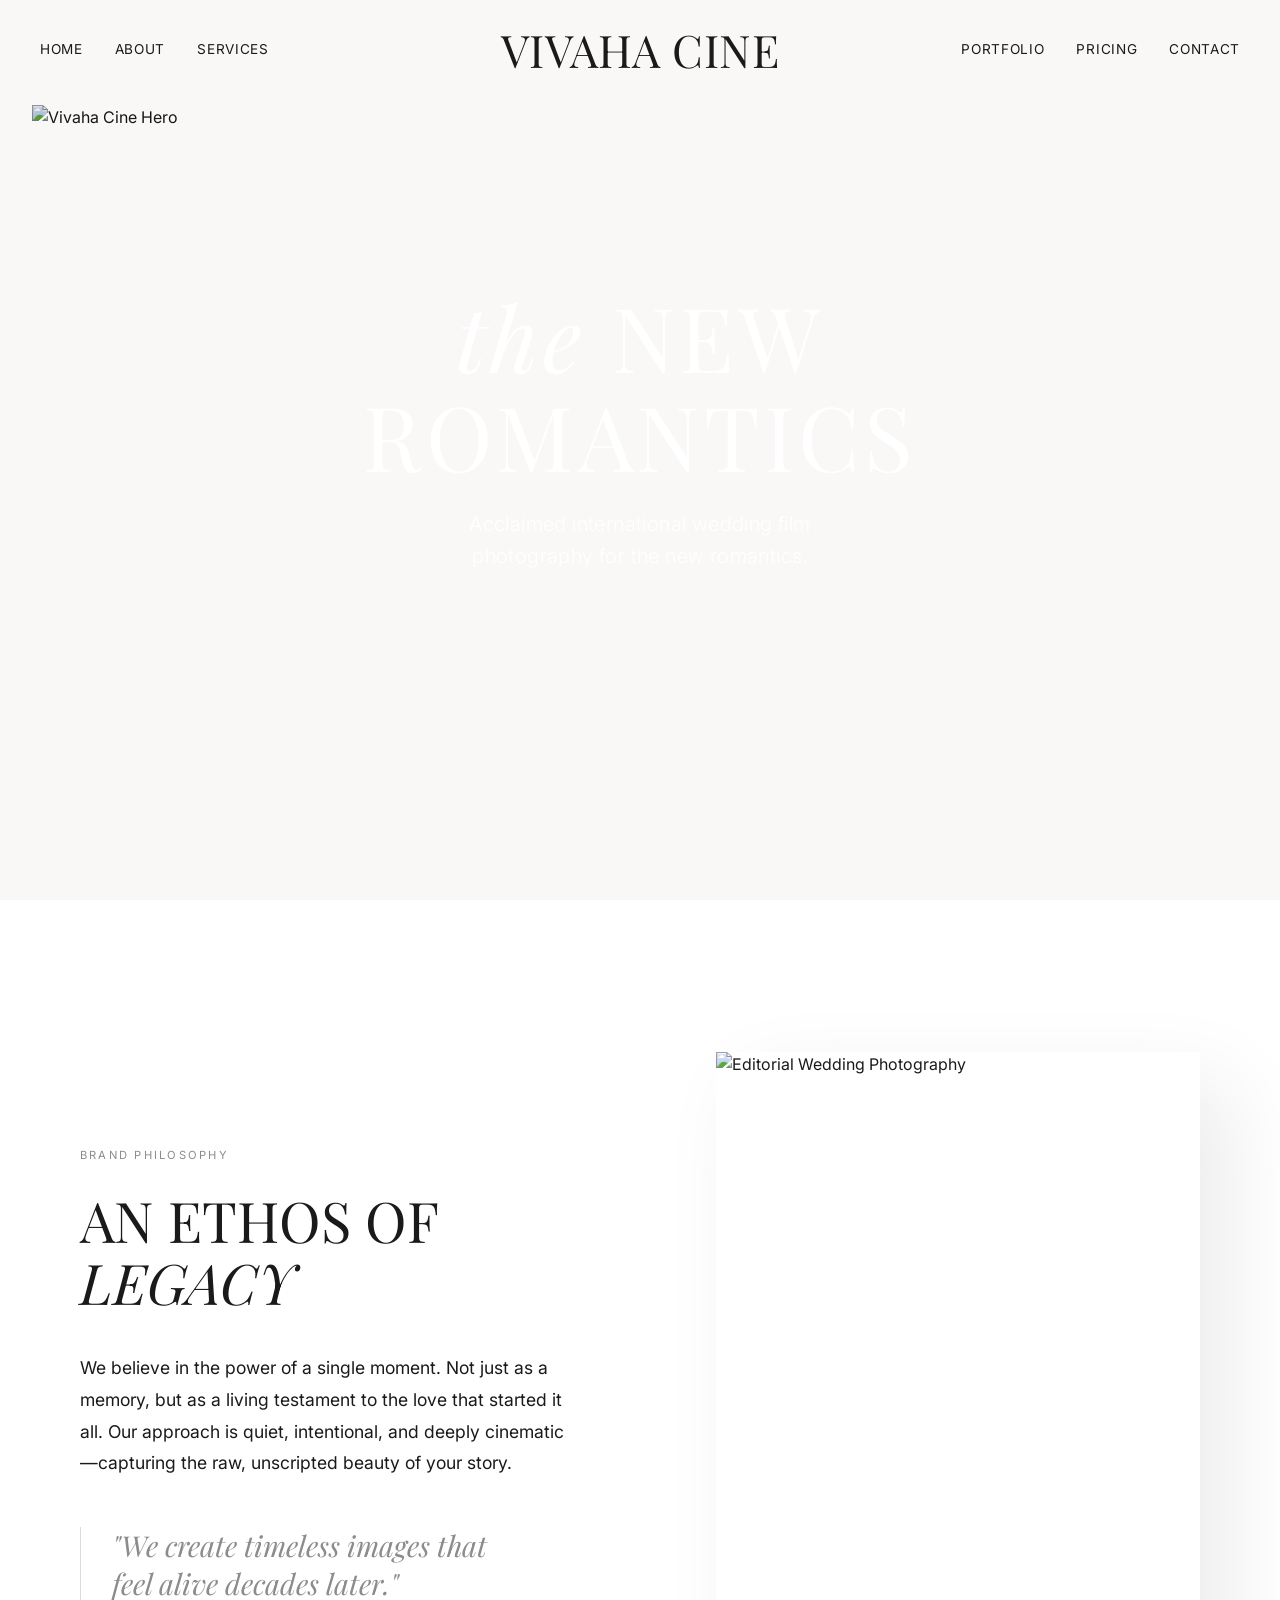
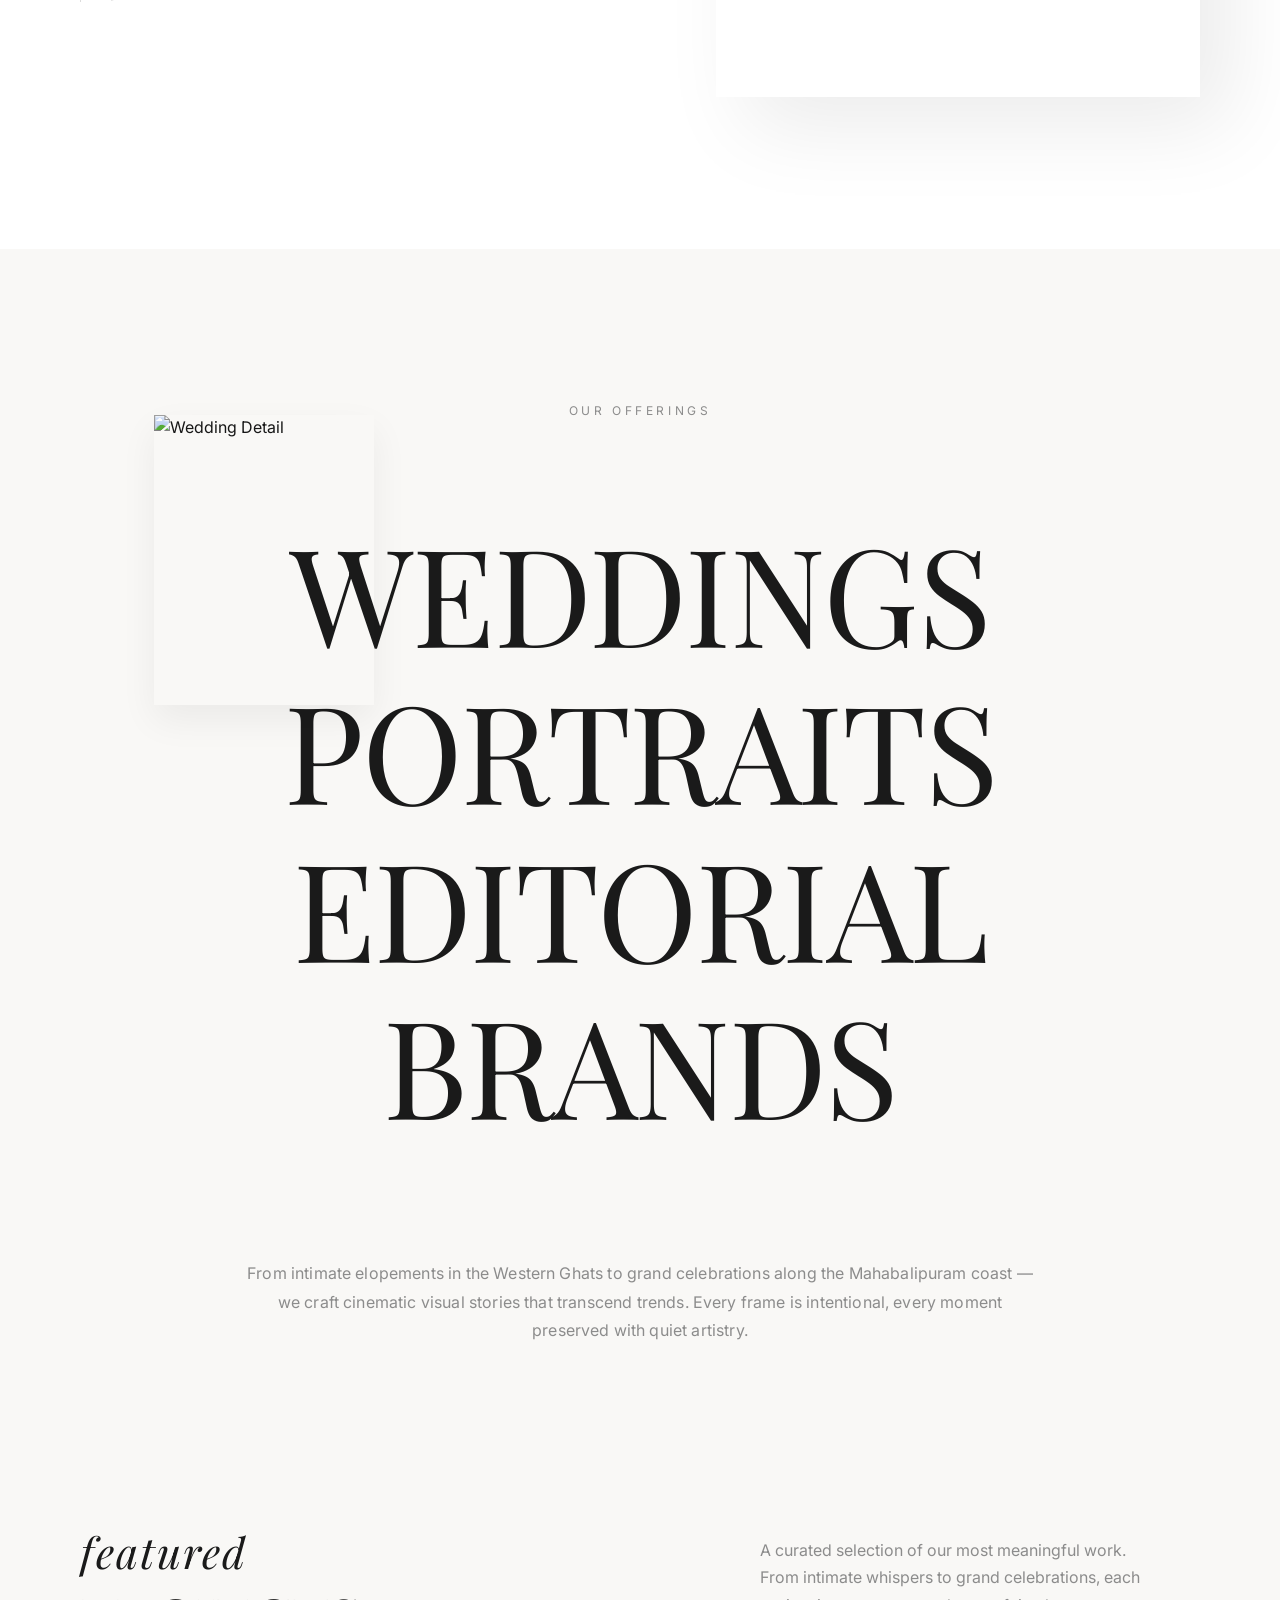
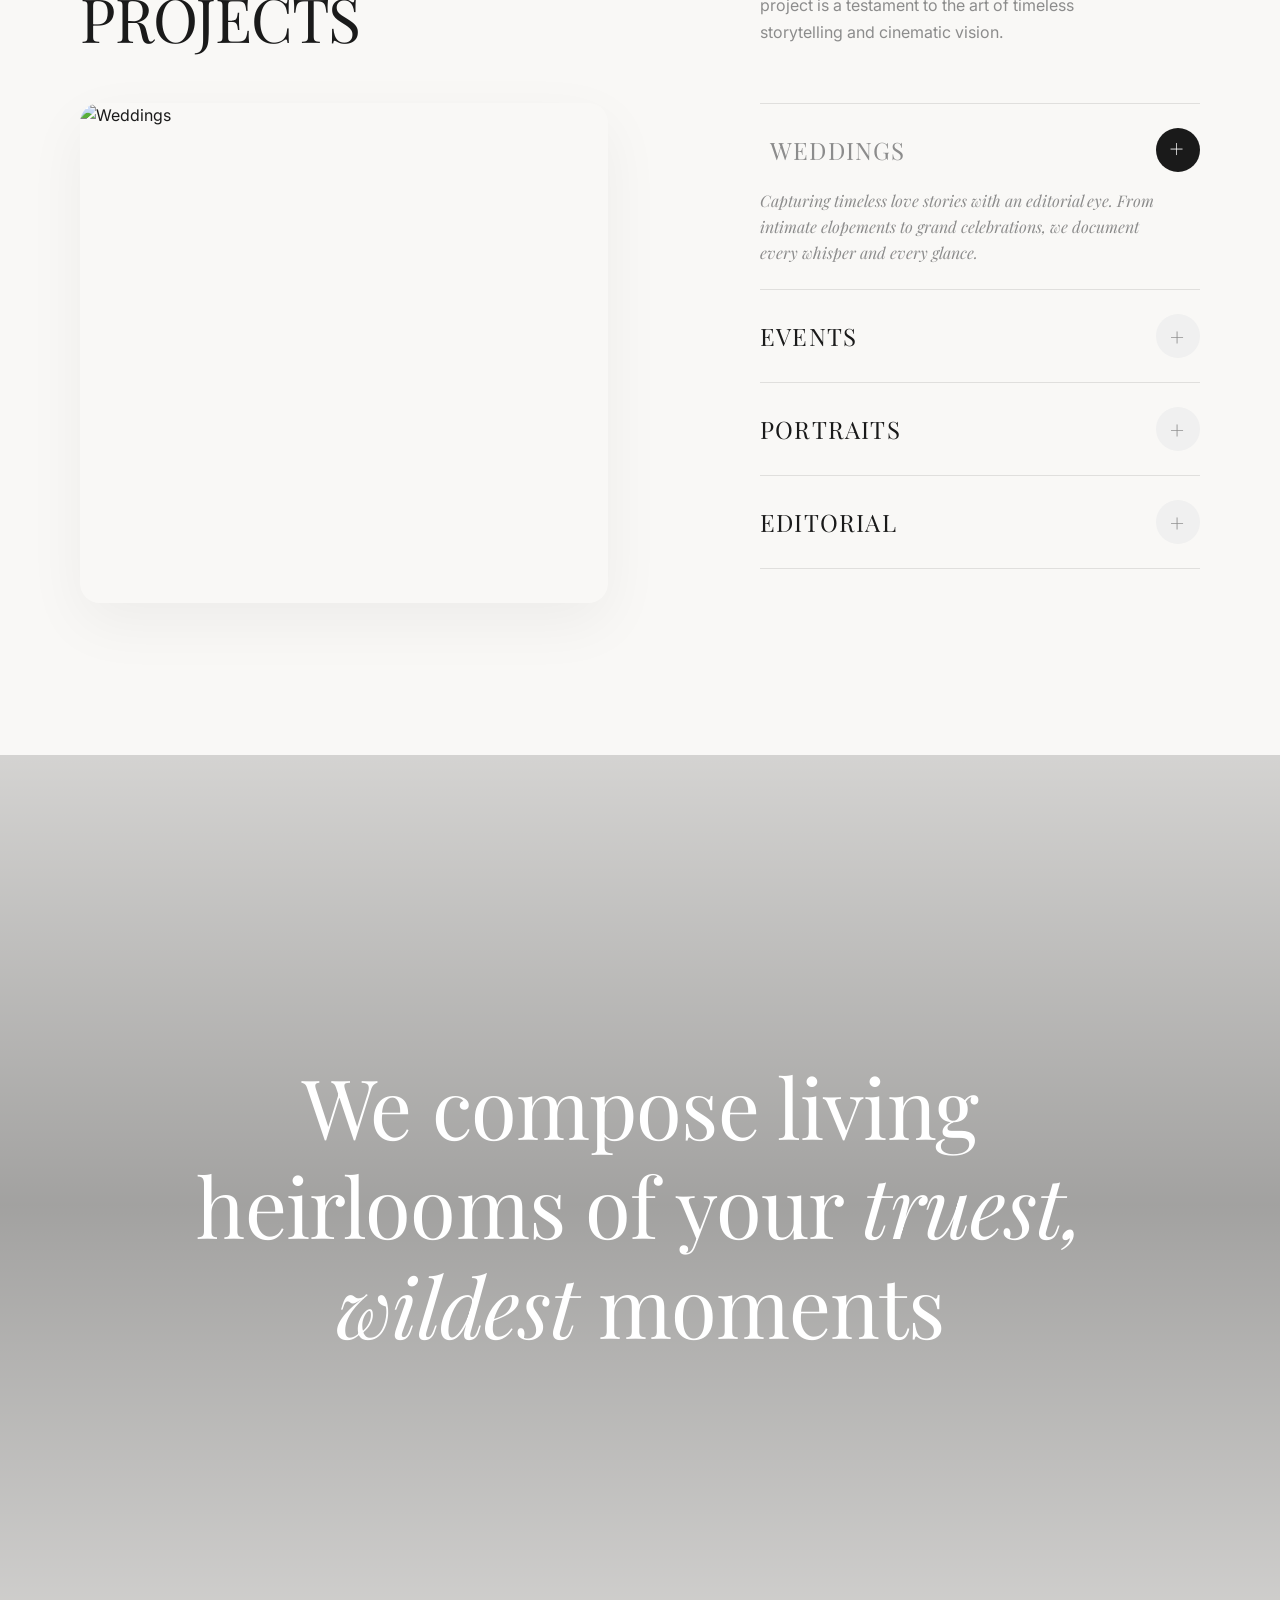
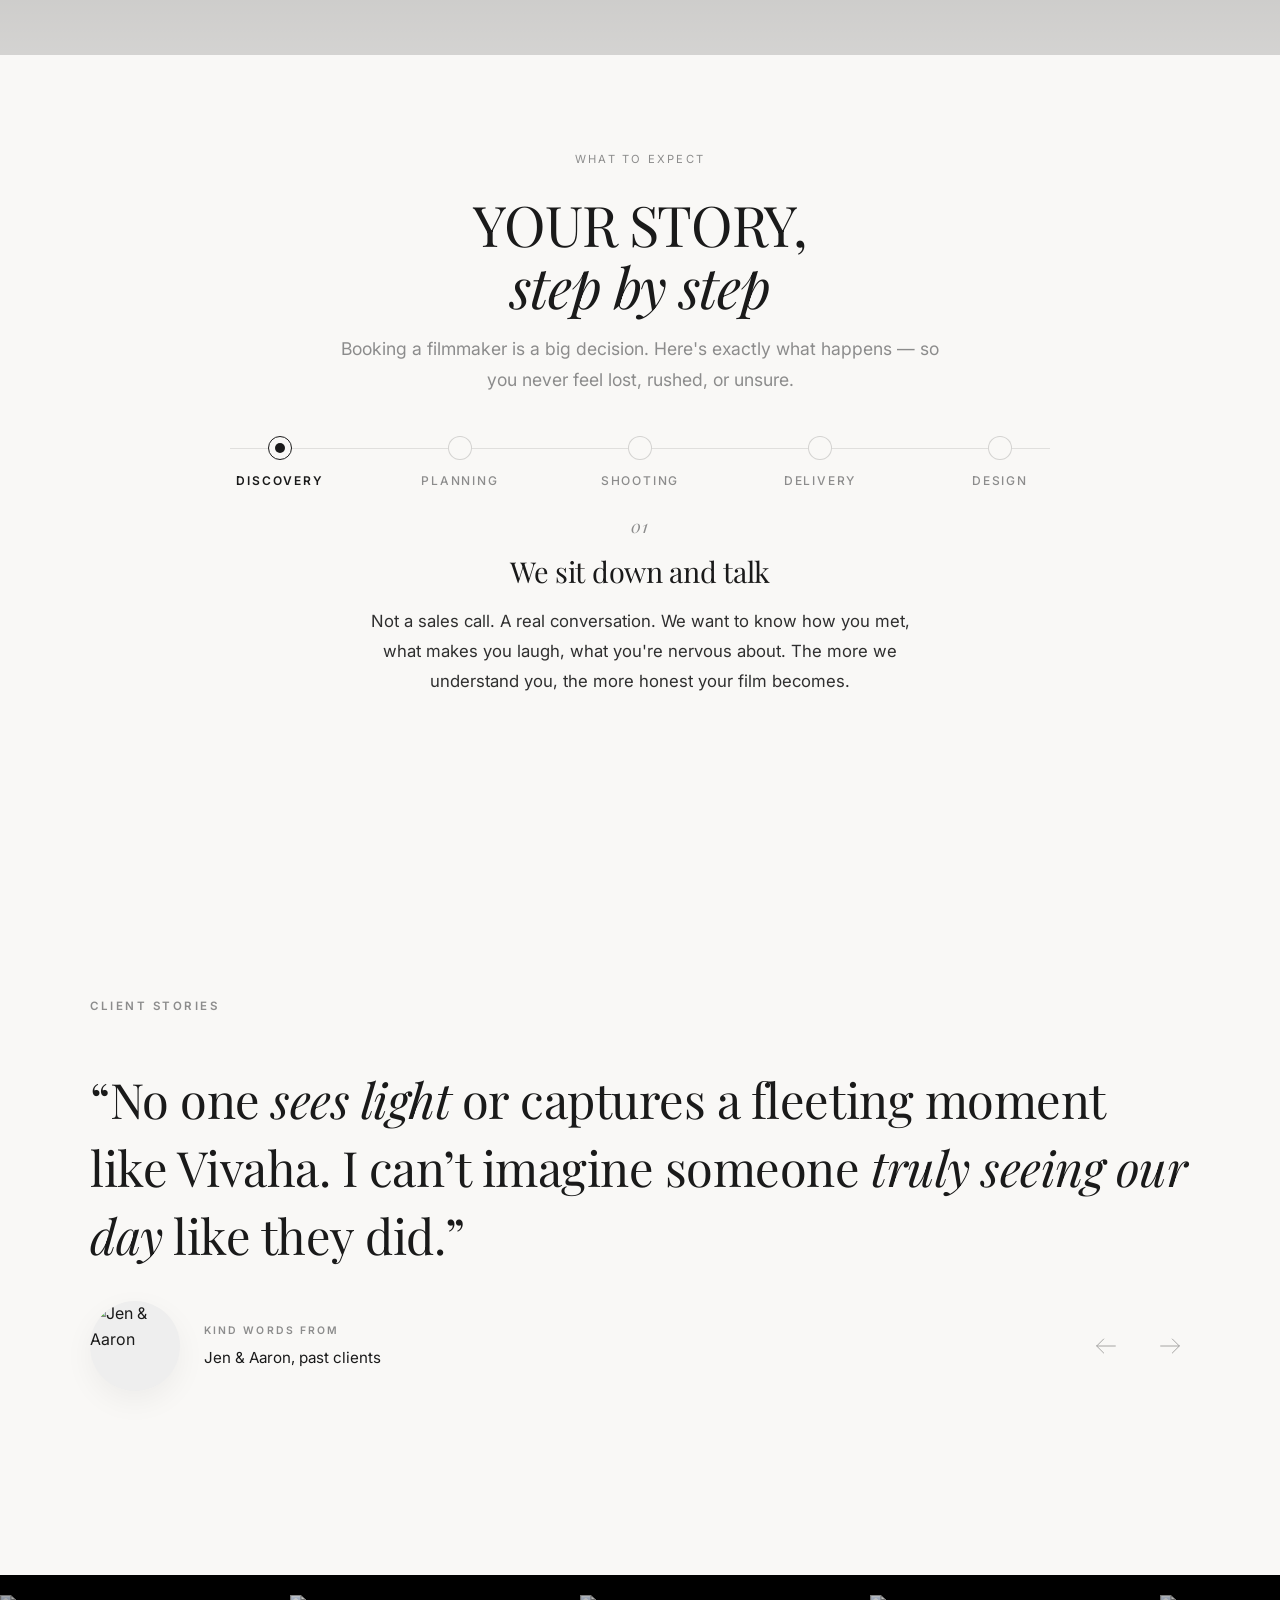
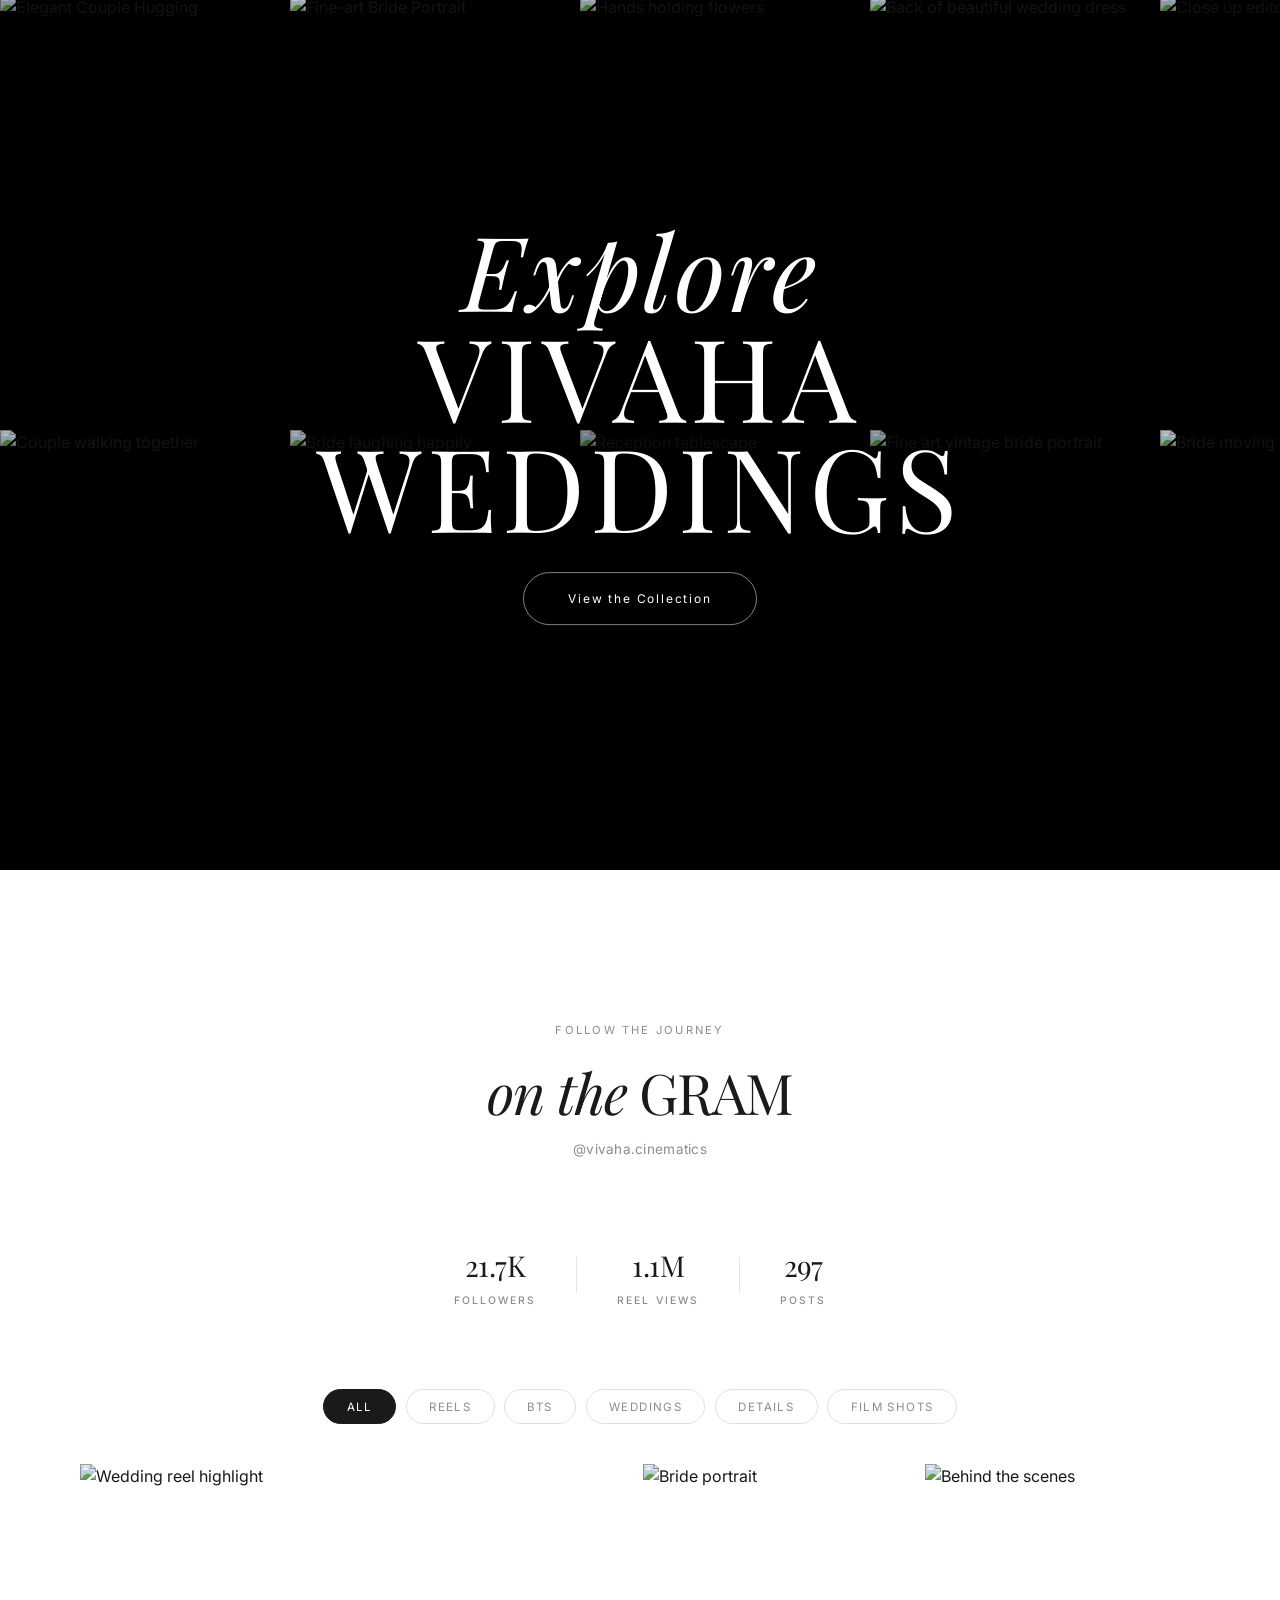
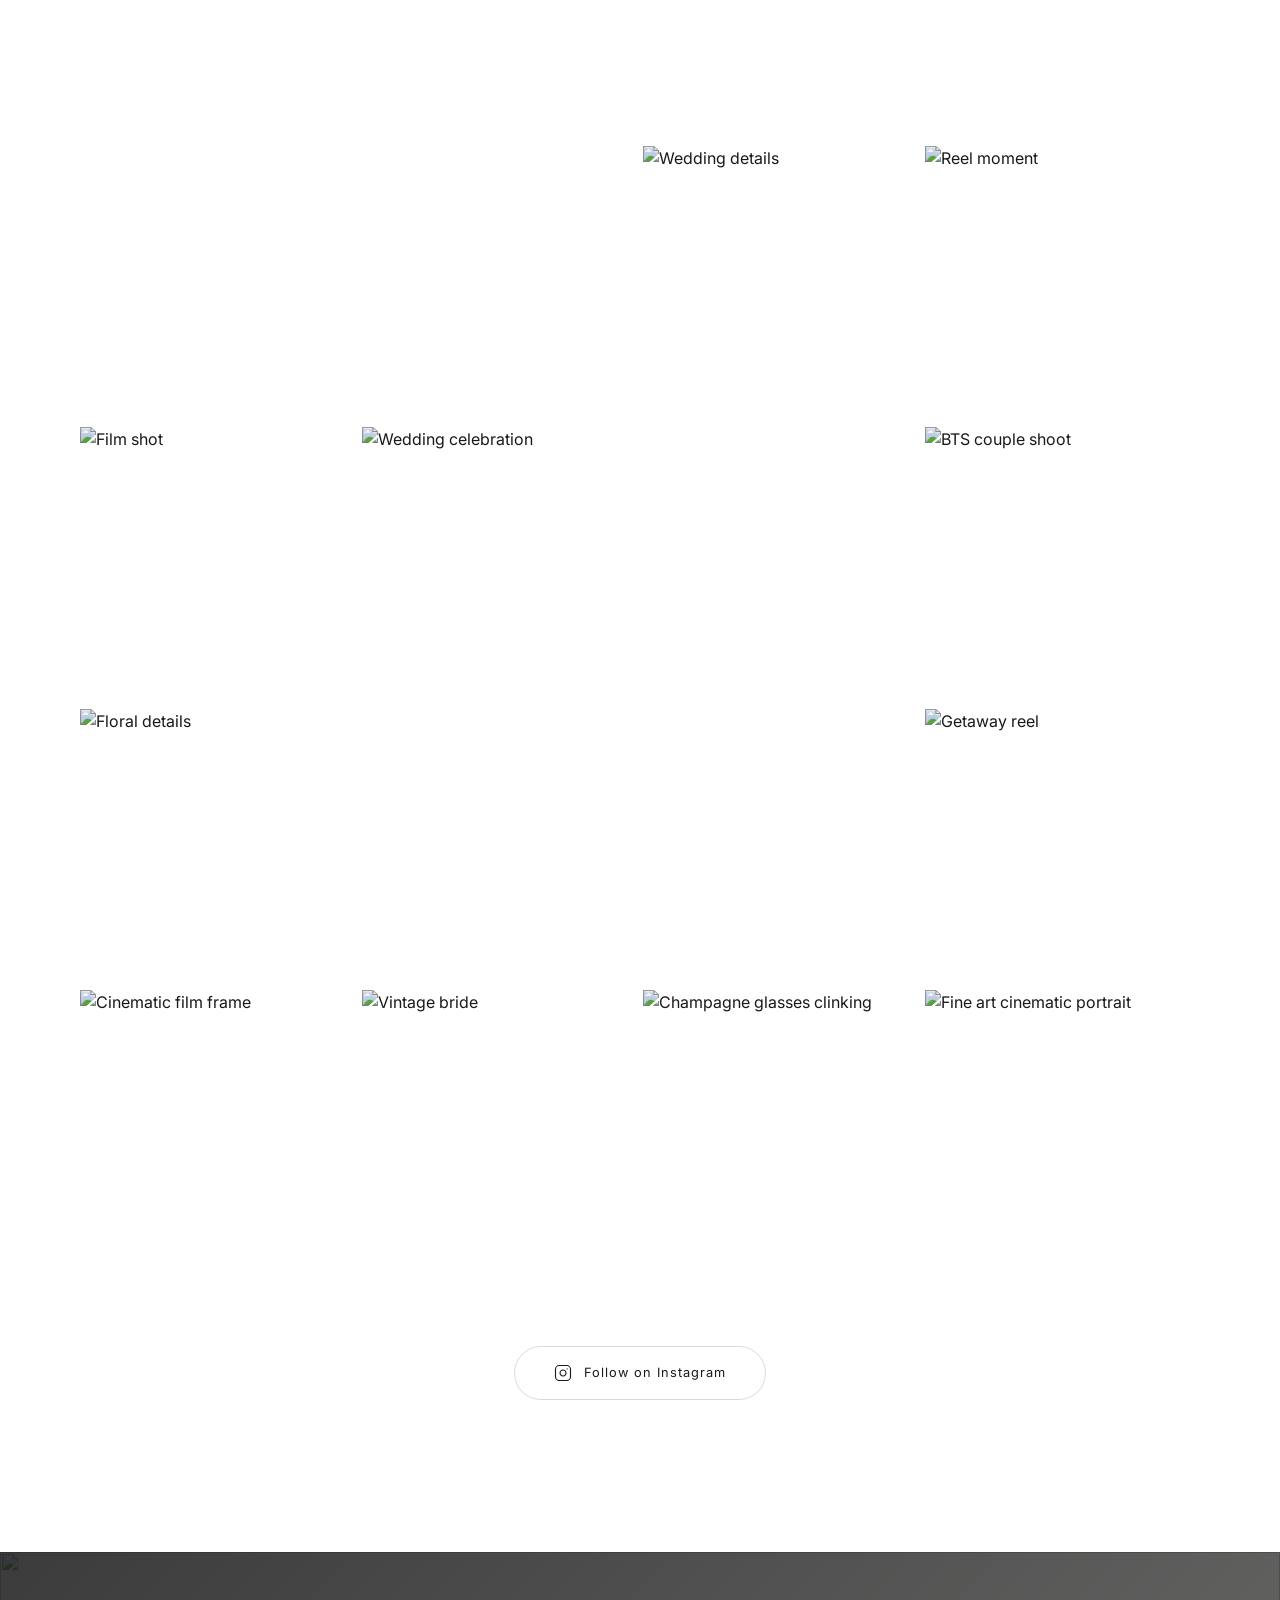
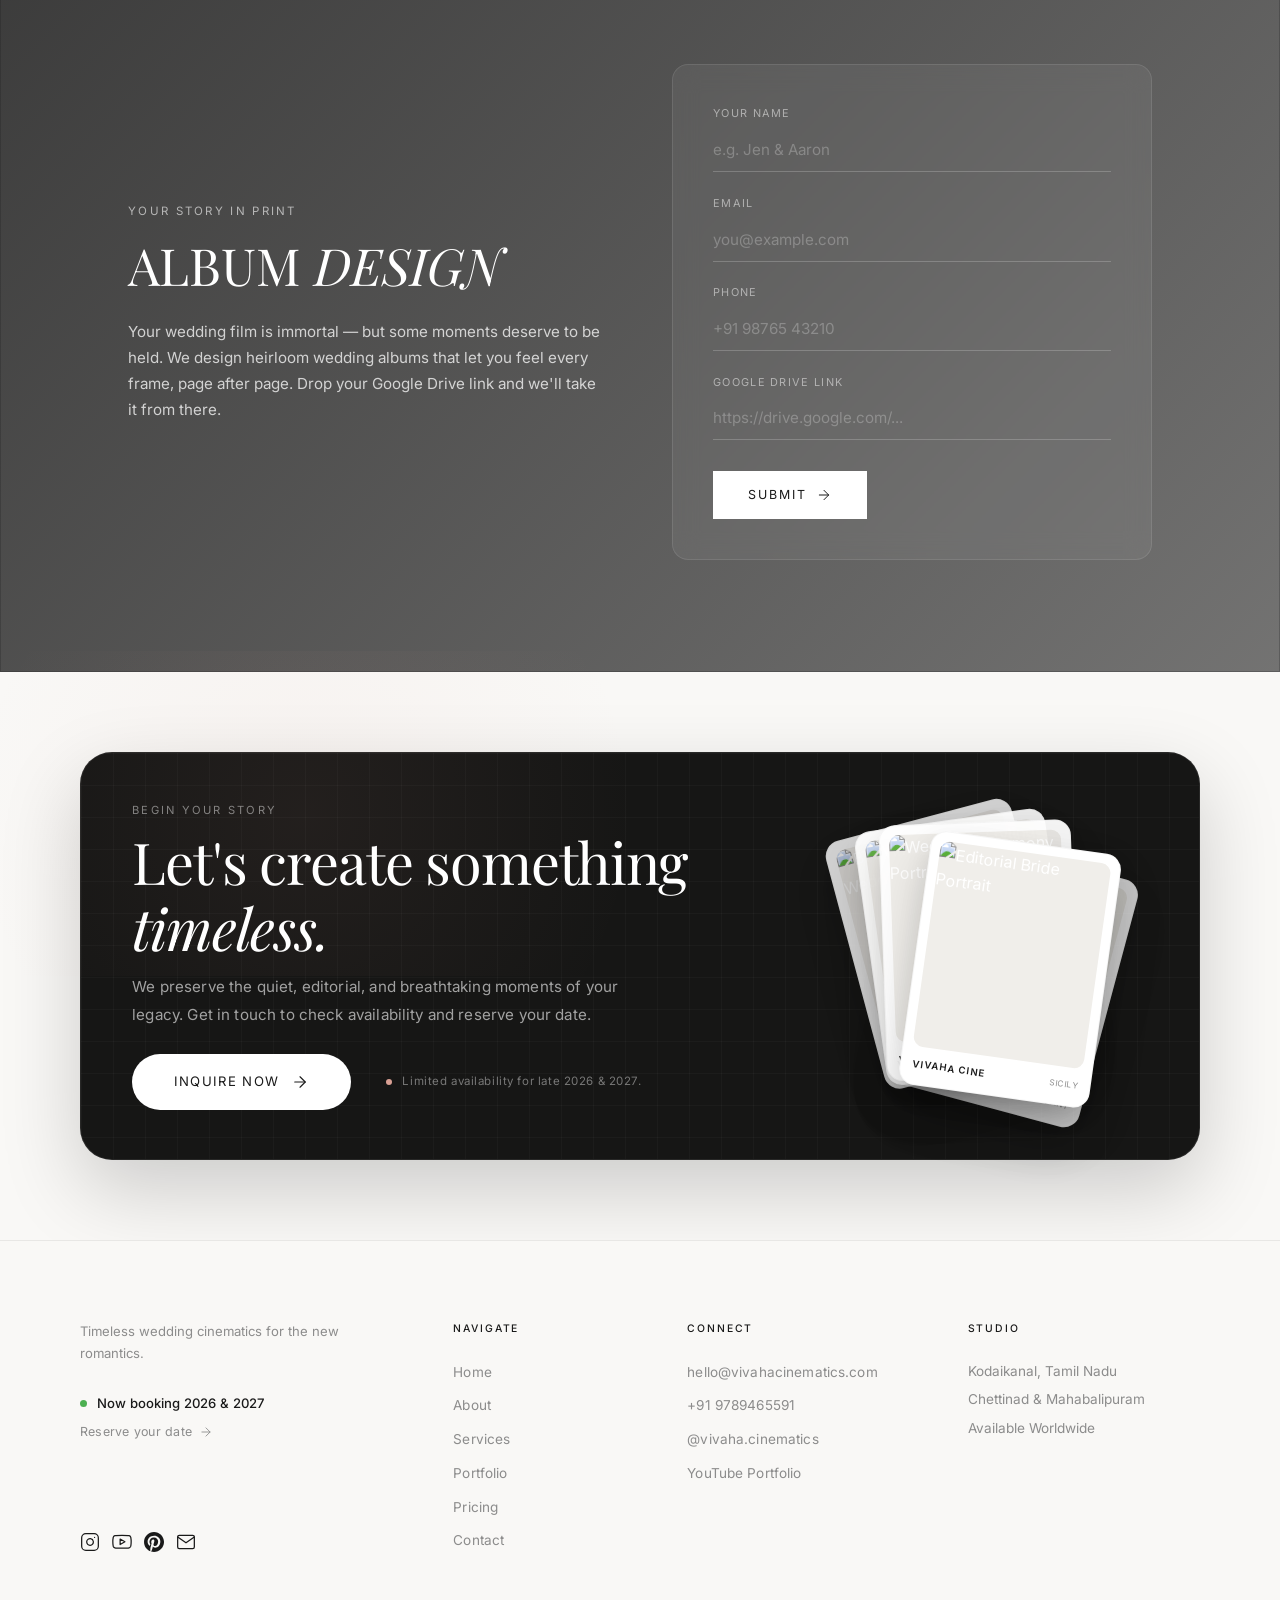
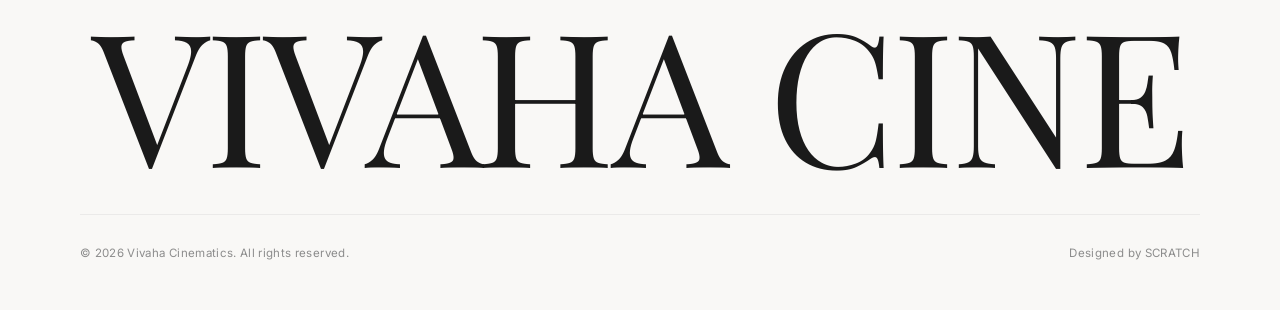
==== commit 6768c158: "Add files via upload" ====
--- a/index.html
+++ b/index.html
@@ -698,6 +698,54 @@
                         </svg>
                         <span>Follow on Instagram</span>
                     </a>
+                </div>
+            </div>
+        </section>
+
+        <!-- Album Design Section -->
+        <section class="album-section" id="album">
+            <div class="album-bg">
+                <img src="https://images.unsplash.com/photo-1519741497674-611481863552?auto=format&fit=crop&q=80&w=2000" alt="" class="album-bg-img">
+                <div class="album-overlay"></div>
+            </div>
+            <div class="container">
+                <div class="album-content">
+                    <div class="album-text">
+                        <span class="album-label">YOUR STORY IN PRINT</span>
+                        <h2 class="album-title">
+                            ALBUM <span class="italic">DESIGN</span>
+                        </h2>
+                        <p class="album-description">
+                            Your wedding film is immortal — but some moments deserve to be held. 
+                            We design heirloom wedding albums that let you feel every frame, 
+                            page after page. Drop your Google Drive link and we'll take it from there.
+                        </p>
+                    </div>
+                    <form class="album-form" action="#" method="POST">
+                        <div class="album-form-field">
+                            <label class="album-form-label" for="album-name">Your Name</label>
+                            <input type="text" id="album-name" name="name" class="album-form-input" placeholder="e.g. Jen & Aaron" required>
+                        </div>
+                        <div class="album-form-field">
+                            <label class="album-form-label" for="album-email">Email</label>
+                            <input type="email" id="album-email" name="email" class="album-form-input" placeholder="you@example.com" required>
+                        </div>
+                        <div class="album-form-field">
+                            <label class="album-form-label" for="album-phone">Phone</label>
+                            <input type="tel" id="album-phone" name="phone" class="album-form-input" placeholder="+91 98765 43210">
+                        </div>
+                        <div class="album-form-field">
+                            <label class="album-form-label" for="album-drive">Google Drive Link</label>
+                            <input type="url" id="album-drive" name="drive" class="album-form-input" placeholder="https://drive.google.com/..." required>
+                        </div>
+                        <button type="submit" class="album-form-btn">
+                            <span>Submit</span>
+                            <svg viewBox="0 0 24 24" width="16" height="16" stroke="currentColor" stroke-width="1.5" fill="none" stroke-linecap="round" stroke-linejoin="round">
+                                <line x1="5" y1="12" x2="19" y2="12"></line>
+                                <polyline points="12 5 19 12 12 19"></polyline>
+                            </svg>
+                        </button>
+                    </form>
                 </div>
             </div>
         </section>
--- a/styles.css
+++ b/styles.css
@@ -4619,6 +4619,10 @@
         padding: var(--spacing-m) 0;
     }
 
+    .final-cta .container {
+        padding: 0 var(--spacing-m);
+    }
+
     .final-cta-card {
         padding: 2.5rem 1.5rem;
         border-radius: 24px;
@@ -7509,4 +7513,209 @@
     .pricing-faq-a {
         font-size: 0.78rem;
     }
+
+    .final-cta .container {
+        padding: 0 var(--spacing-m);
+    }
+}
+
+/* --- Album Section --- */
+.album-section {
+    position: relative;
+    padding: 7rem 0;
+    overflow: hidden;
+    min-height: 600px;
+    display: flex;
+    align-items: center;
+}
+
+.album-bg {
+    position: absolute;
+    inset: 0;
+    z-index: 0;
+}
+
+.album-bg-img {
+    width: 100%;
+    height: 100%;
+    object-fit: cover;
+    object-position: center;
+}
+
+.album-overlay {
+    position: absolute;
+    inset: 0;
+    background: linear-gradient(135deg, rgba(26, 26, 26, 0.85) 0%, rgba(26, 26, 26, 0.6) 100%);
+}
+
+.album-content {
+    position: relative;
+    z-index: 1;
+    display: grid;
+    grid-template-columns: 1fr 1fr;
+    gap: 4rem;
+    align-items: center;
+}
+
+.album-text {
+    color: var(--white);
+}
+
+.album-label {
+    font-family: var(--font-sans);
+    font-size: 0.72rem;
+    letter-spacing: 0.2em;
+    text-transform: uppercase;
+    color: rgba(255, 255, 255, 0.6);
+    display: block;
+    margin-bottom: 1rem;
+}
+
+.album-title {
+    font-family: var(--font-serif);
+    font-size: 3.2rem;
+    font-weight: 400;
+    line-height: 1.15;
+    margin-bottom: 1.5rem;
+}
+
+.album-description {
+    font-family: var(--font-sans);
+    font-size: 0.95rem;
+    line-height: 1.7;
+    color: rgba(255, 255, 255, 0.75);
+    max-width: 480px;
+}
+
+.album-form {
+    background: rgba(255, 255, 255, 0.06);
+    backdrop-filter: blur(12px);
+    -webkit-backdrop-filter: blur(12px);
+    border: 1px solid rgba(255, 255, 255, 0.1);
+    border-radius: 16px;
+    padding: 2.5rem;
+    display: flex;
+    flex-direction: column;
+    gap: 1.4rem;
+}
+
+.album-form-field {
+    display: flex;
+    flex-direction: column;
+    gap: 0.35rem;
+}
+
+.album-form-label {
+    font-family: var(--font-sans);
+    font-size: 0.68rem;
+    letter-spacing: 0.12em;
+    text-transform: uppercase;
+    color: rgba(255, 255, 255, 0.5);
+}
+
+.album-form-input {
+    width: 100%;
+    padding: 0.75rem 0;
+    border: none;
+    border-bottom: 1px solid rgba(255, 255, 255, 0.2);
+    background: transparent;
+    font-family: var(--font-sans);
+    font-size: 0.95rem;
+    color: var(--white);
+    outline: none;
+    transition: border-color 0.25s ease;
+}
+
+.album-form-input:focus {
+    border-bottom-color: var(--warm-accent);
+}
+
+.album-form-input::placeholder {
+    color: rgba(255, 255, 255, 0.25);
+}
+
+.album-form-btn {
+    display: inline-flex;
+    align-items: center;
+    gap: 0.6rem;
+    background: var(--white);
+    color: var(--text-color);
+    border: none;
+    padding: 1rem 2.2rem;
+    font-family: var(--font-sans);
+    font-size: 0.78rem;
+    letter-spacing: 0.15em;
+    text-transform: uppercase;
+    cursor: pointer;
+    transition: background 0.3s ease, transform 0.3s ease, color 0.3s ease;
+    align-self: flex-start;
+    margin-top: 0.5rem;
+    border-radius: 0;
+}
+
+.album-form-btn:hover {
+    background: var(--warm-accent);
+    color: var(--white);
+    transform: translateY(-2px);
+}
+
+.album-text,
+.album-form {
+    opacity: 0;
+    transform: translateY(30px);
+    transition: opacity 1s cubic-bezier(0.16, 1, 0.3, 1), transform 1s cubic-bezier(0.16, 1, 0.3, 1);
+}
+
+.album-text.active,
+.album-form.active {
+    opacity: 1;
+    transform: translateY(0);
+}
+
+.album-form.active {
+    transition-delay: 0.15s;
+}
+
+/* Album Section Responsive */
+@media (max-width: 900px) {
+    .album-section {
+        padding: 5rem 0;
+        min-height: auto;
+    }
+
+    .album-content {
+        grid-template-columns: 1fr;
+        gap: 3rem;
+    }
+
+    .album-title {
+        font-size: 2.4rem;
+    }
+
+    .album-description {
+        max-width: none;
+    }
+
+    .album-form {
+        padding: 2rem;
+    }
+}
+
+@media (max-width: 480px) {
+    .album-section {
+        padding: 4rem 1rem;
+    }
+
+    .album-title {
+        font-size: 2rem;
+    }
+
+    .album-form {
+        padding: 1.5rem;
+    }
+
+    .album-form-btn {
+        width: 100%;
+        justify-content: center;
+    }
 }
